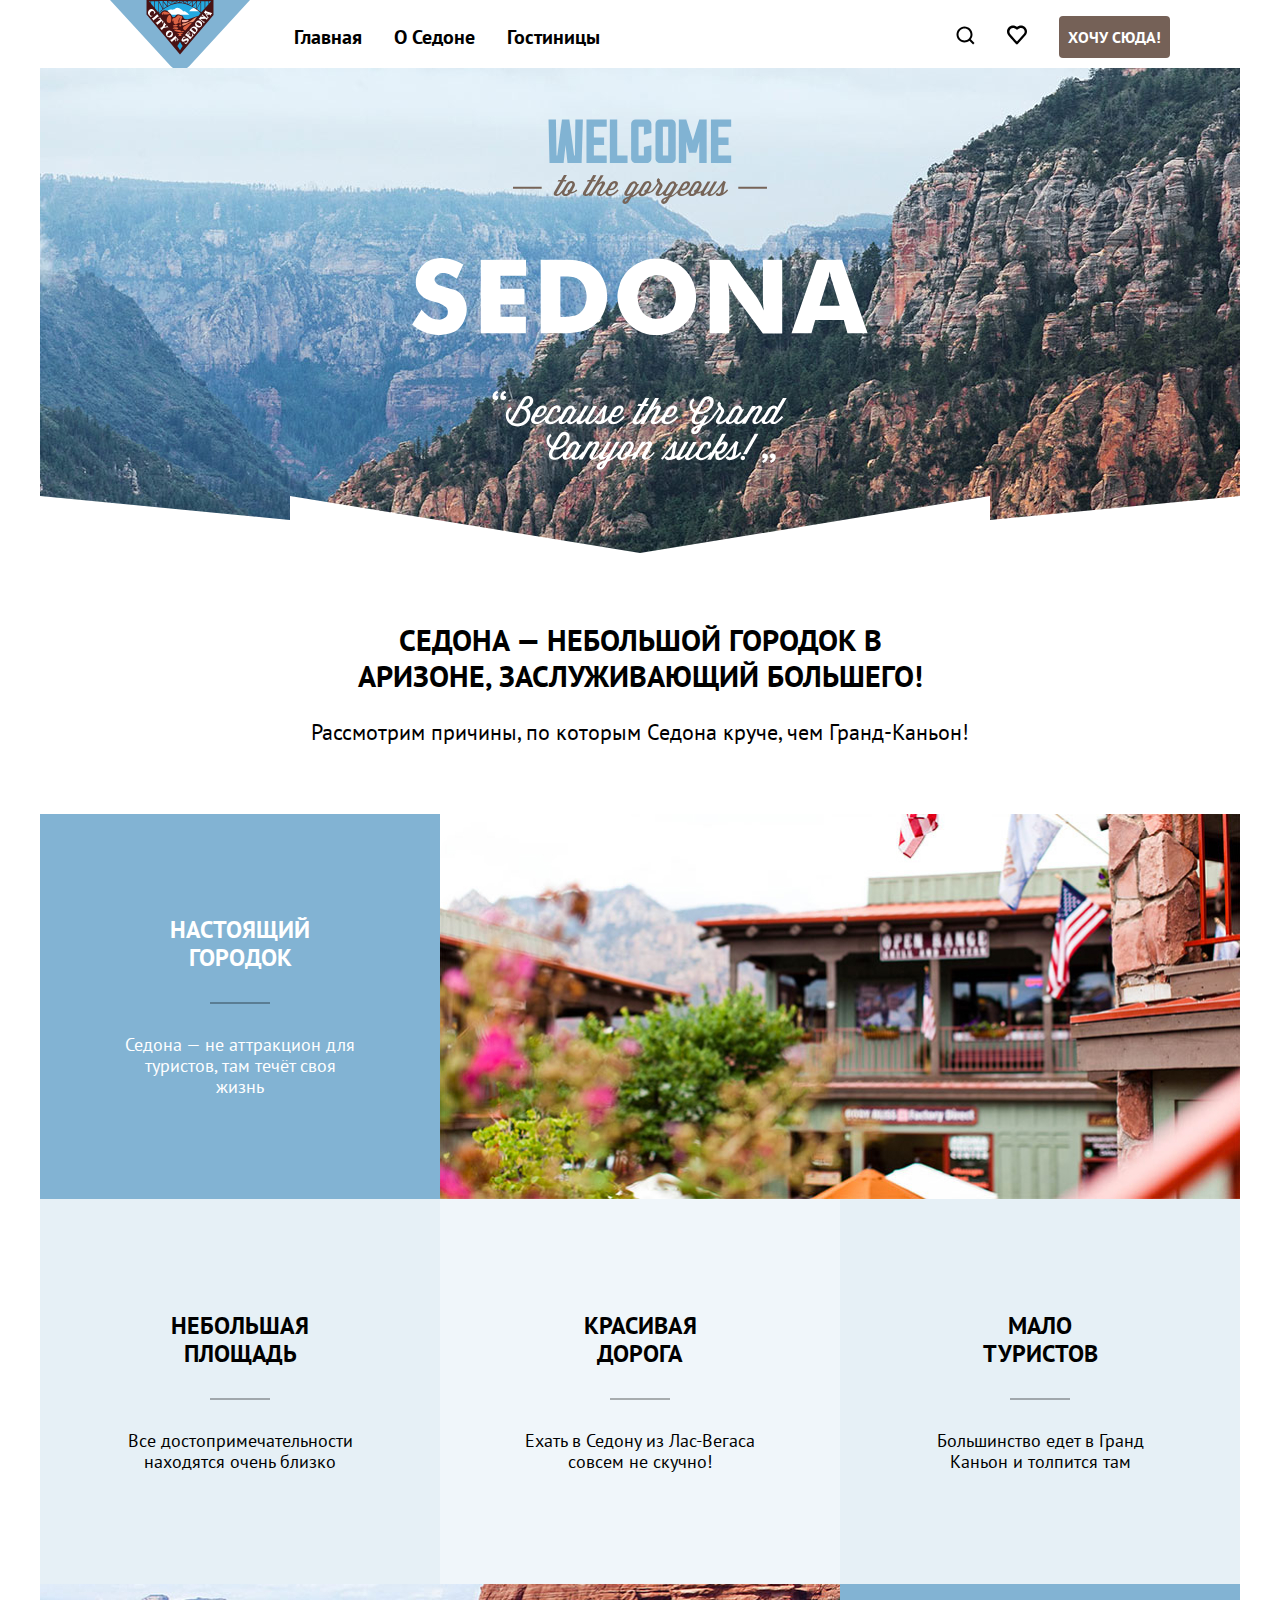
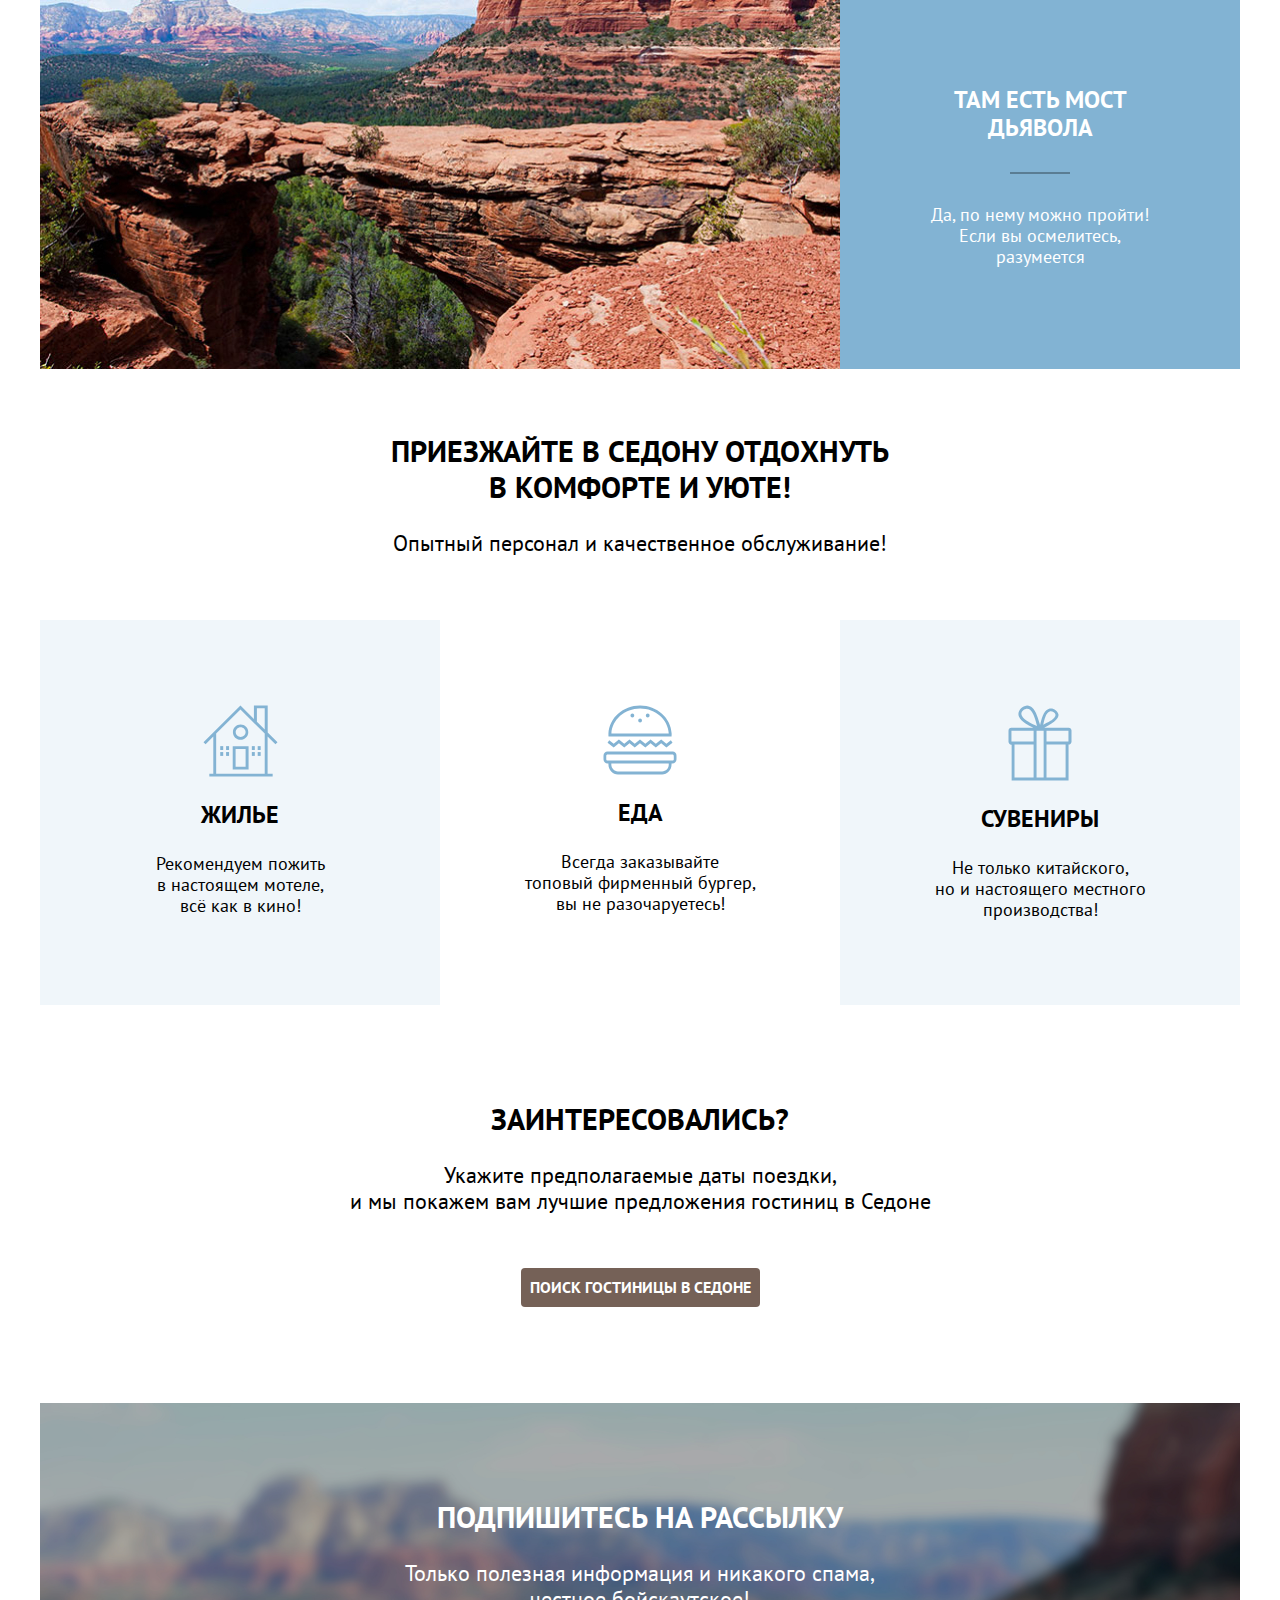
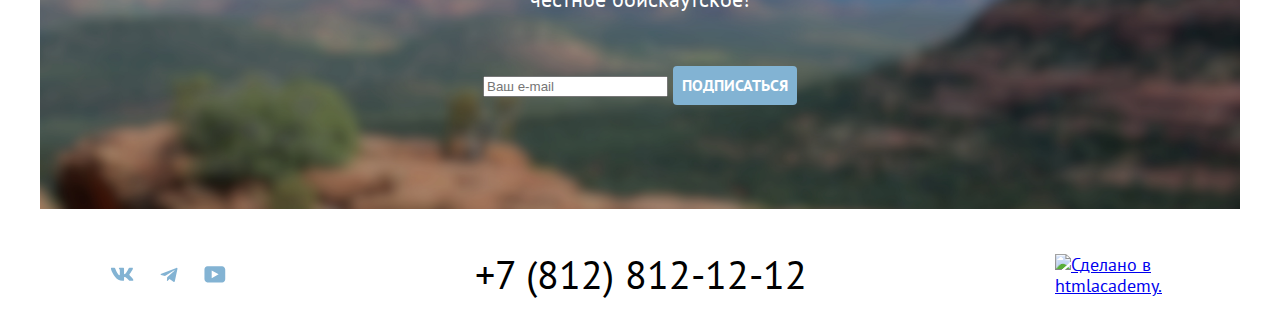
==== index.html @ bb568f94 "Merge pull request #7 from Xenia-Ale/master" ====
<!DOCTYPE html>
<html lang="ru">

  <head>
    <meta charset="utf-8">
    <title>Седона: главная страница</title>
    <link rel="stylesheet" href="styles/styles.css">
    <!-- <link rel="stylesheet" href="styles/outline.css"> -->
  </head>

  <body>
    <header class="page-header">
      <nav class="navigation">
        <a class="logo" href="#">
          <img src="image/index/svg/logo-sedona.svg" width="140" height="70.05" alt="Логотип Седона.">
        </a>
        <ul class="navigation-list">
          <li class="navigation-item">
            <a class="navigation-link navigation-link-current" href="#">Главная</a>
          </li>
          <li class="navigation-item">
            <a class="navigation-link" href="#">О Седоне</a>
          </li>
          <li class="navigation-item">
            <a class="navigation-link" href="catalog.html">Гостиницы</a>
          </li>
        </ul>
        <ul class="navigation-user">
          <li class="navigation-item">
            <a class="navigation-link" href="#"><img class="navigation-icon" src="image/index/svg/icon-search.svg"
                width="20" height="20" alt="Найти на сайте.">

            </a>
          </li>
          <li class="navigation-item">
            <a class="navigation-link" href="#"><img class="navigation-icon" src="image/index/svg/icon-favorites.svg"
                width="20" height="20" alt="Избранное."></a>
          </li>
          <li class="navigation-item">
            <!--Сделаю кнопку-->
            <a class="navigation-link button" href="catalog.html">Хочу сюда!</a>
          </li>
        </ul>
      </nav>
    </header>
    <main class="main-container main-index">

      <section class="hero">
        <h1 class="visually-hidden">Welcome to the gorgeous Sedona</h1>
        <img class="main-title welcome" src="image/index/svg/title-image-welcome.svg" width="187.7" height="44.7"
          alt="Welcome.">
        <img class="main-title gorgeous" src="image/index/svg/title-image-gorgeous.svg" width="256" height="28.78"
          alt="to the gorgeous.">
        <img class="main-title sedona" src="image/index/svg/title-image-sedona.svg" width="456.7" height="212.77"
          alt="Sedona.">
      </section>


      <section class="advantages">
        <div class="title-container title-container-advantages">
          <h2 class="title">Седона — небольшой городок в Аризоне, заслуживающий большего!</h2>
          <p class="descriptions">Рассмотрим причины, по которым Седона круче, чем Гранд-Каньон!</p>
        </div>



        <ul class="advantages-list">
          <li class="advantages-item">
            <h3 class="advantages-title">Настоящий городок</h3>
            <hr class="advantages-line">
            <p class="advantages-description">Седона — не аттракцион для туристов, там течёт своя жизнь</p>
          </li>
          <li class="advantages-item-picture">
            <img class="advantages-image" src="image/index/jpeg/advantages-photo-1.jpg" width="800" height="385"
              alt="Городской пейзаж.">
          </li>
          <li class="advantages-item">
            <h3 class="advantages-title">Небольшая площадь</h3>
            <hr class="advantages-line">
            <p class="advantages-description">Все достопримечательности находятся очень близко</p>
          </li>
          <li class="advantages-item">
            <h3 class="advantages-title">Красивая<br>дорога</h3>
            <hr class="advantages-line">
            <p class="advantages-description">Ехать в Седону из Лас-Вегаса совсем не скучно!</p>
          </li>
          <li class="advantages-item">
            <h3 class="advantages-title">Мало<br>туристов</h3>
            <hr class="advantages-line">
            <p class="advantages-description">Большинство едет в Гранд Каньон и толпится там</p>
          </li>
          <li class="advantages-item-picture">
            <img class="advantages-image" src="image/index/jpeg/advantages-photo-2.jpg" width="800" height="385"
              alt="Фото каньона.">
          </li>
          <li class="advantages-item">
            <h3 class="advantages-title">Там есть мост дьявола</h3>
            <hr class="advantages-line">
            <p class="advantages-description">Да, по нему можно пройти! Если вы осмелитесь, разумеется</p>
          </li>
        </ul>
      </section>
      <section class="services">
        <div class="title-container title-container-services">
          <h2 class="title">Приезжайте в Седону отдохнуть в&nbsp;комфорте и уюте!</h2>
          <p class="descriptions">Опытный персонал и качественное обслуживание!</p>
        </div>
        <ul class="services-list">
          <li class="services-item">
            <h3 class="services-title">Жилье</h3>
            <img class="services-image" src="image/index/svg/icon-service-housing.svg" width="75" height="72"
              alt="Жилье.">
            <p class="services-description">Рекомендуем пожить в&nbsp;настоящем мотеле,<br>всё как в кино!</p>
          </li>
          <li class="services-item">
            <h3 class="services-title">Еда</h3>
            <img class="services-image" src="image/index/svg/icon-service-food.svg" width="74" height="70" alt="Еда.">
            <p class="services-description">Всегда заказывайте топовый&nbsp;фирменный&nbsp;бургер, вы не разочаруетесь!
            </p>
          </li>
          <li class="services-item">
            <h3 class="services-title">Сувениры</h3>
            <img class="services-image" src="image/index/svg/icon-service-souvenirs.svg" width="64" height="76"
              alt="Сувениры.">
            <p class="services-description">Не только китайского,<br>но и настоящего местного производства!</p>
          </li>
        </ul>
      </section>


      <section class="selection">
        <div class="title-container-with-button">
          <h2 class="title">Заинтересовались?</h2>
          <p class="descriptions-container-with-button">Укажите предполагаемые даты поездки,<br>и мы покажем
            вам лучшие предложения гостиниц в Седоне</p>
          <a class="selection button" href="#">Поиск гостиницы в Седоне</a>
        </div>
      </section>


      <section class="subscription">
        <div class="title-container-with-button title-container-with-button-subsribe">
          <h2 class="title">Подпишитесь на рассылку</h2>
          <p class="descriptions-container-with-button">Только полезная информация и никакого спама,
            честное&nbspбойскаутское!</p>
          <form class="subscription-form" action="https://echo.htmlacademy.ru/" method="post">
            <input class="field" placeholder="Ваш e-mail" type="email" id="subscription-mail" name="subscription-email"
              required>
            <button class="button button-additional subscription-button" type="submit">
              <span>Подписаться</span>
            </button>
          </form>
        </div>
      </section>


      </div>
    </main>
    <footer>
      <div class="footer-container">
        <section class="footer-social">
          <ul class="social-list">
            <li class="social-list-item">
              <a href="https://vk.com/htmlacademy"><img class="social-icon" src="image/index/svg/social-logo-vk.svg"
                  width="24" height="14" alt="VK."></a>
            </li>
            <li class="social-list-item">
              <a href="https://t.me/htmlacademy "><img class="social-icon" src="image/index/svg/social-logo-tg.svg"
                  width="18" height="15.1" alt="Telegram."></a>
            </li>
            <li class="social-list-item">
              <a href="https://www.youtube.com/user/htmlacademyru"><img class="social-icon"
                  src="image/index/svg/social-logo-youtube.svg" width="22" height="17" alt="Youtube."></a>
            </li>
          </ul>
        </section>
        <section class="footer-contacts">
          <a class="contact-phone" href="tel:+7(812)8121212">+7 (812) 812-12-12</a>
        </section>
        <section class="footer-made-by">
          <a class="logo" href="https://htmlacademy.ru/">
            <img src="image/index/svg/logo-html-academy.svg" width="114.9" height="32.9" alt="Сделано в htmlacademy.">
          </a>
        </section>
      </div>
    </footer>
  </body>

</html>
---- styles/styles.css ----
@font-face {
  font-family: "PT Sans";
  font-style: normal;
  font-weight: 400;
  src: url("../fonts/ptsans-400.woff2") format("woff2");
  display: swap;
}

@font-face {
  font-family: "PT Sans";
  font-style: normal;
  font-weight: 700;
  src: url("../fonts/ptsans-700.woff2") format("woff2");
  display: swap;
}

html {
  height: 100%;
}

body {
  margin: 0;
  display: flex;
  flex-direction: column;
  align-items: center;
  max-width: 1060x;
  margin: 0 auto;
  min-height: 100%;
  font-family: "PT Sans", sans-serif;
  font-size: 18px;
  line-height: 21px;
  color: #000000;
  background-color: #FFFFFF;
}

.page-header {
  width: 1200px;
  margin: 0 auto;
  padding: 0 70px;
  box-sizing: border-box;
  margin-bottom: -6px;

}

.navigation {
  display: flex;
  text-align: center;
  margin: 0;
  justify-content: space-between;

}

.logo {
  margin-right: 44px;
}

.navigation-link {
  font-weight: 700;
  font-size: 20px;
  line-height: 24px;
  color: inherit;
  text-decoration: none;
}

.navigation-list {
  list-style: none;
  margin: 0;
  padding: 0;
  width: 510px;
  padding: 20px 0;
  display: flex;
  flex-direction: row;
  flex-wrap: wrap;
  justify-content: flex-start;
  align-items: center;
}

.navigation-user {
  list-style: none;
  margin: 0;
  padding: 0;
  width: 300px;
  margin-left: auto;
  display: flex;
  flex-direction: row;
  flex-wrap: wrap;
  justify-content: flex-end;
  align-items: center;

}

.navigation-item {
  display: block;
  padding: 0;
  margin: 0;
  margin-right: 32px;

}

.navigation-item:last-child {
  margin: 0;
}

.main-index {
  text-align: center;
}

.main-container {
  width: 1200px;
  flex-grow: 1;
  height: 100%;
}

.main-catalog {
  text-align: left;
  width: 1200px;
  flex-grow: 1;
  height: 100%;
}

.page-container {
  margin: 0 auto;
  padding: 0 70px;
  box-sizing: border-box;

}

.hero {
  color: #000000;
  background-color: #82B3D3;
  background-image: url("../image/index/svg/hero-border.svg"), url("../image/index/jpeg/hero-main-foto.jpg");
  background-size: 100% auto;
  background-repeat: no-repeat;
  background-position: bottom;
  padding-top: 51px;
  min-height: 485px;
  box-sizing: border-box;

}

.main-title {
  display: block;
  margin: 0 auto;
}

.welcome {
  margin-bottom: 11px;
}

.gorgeous {
  margin-bottom: 54px;
}

.sedona {
  margin-bottom: 82px;
}


.small-button {
  font-size: 16px;
  line-height: 20px;
}

.big-button {
  font-size: 20px;
  line-height: 36px;
}

.title-container {
  display: flex;
  flex-direction: column;
  align-items: center;
  margin: 0 auto;
  box-sizing: border-box;
}

.title-container-advantages {
  padding: 69px 85px;
}

.title-container-services {
  padding: 64px 85px;
}

.title-container-with-button {
  display: flex;
  flex-direction: column;
  align-items: center;
  margin: 0 auto;
  padding: 96px 0;
  box-sizing: border-box;
}

.title-container-with-button-subsribe {
  padding-bottom: 104px;
}

.title-container-with-button-catalog {
  background-color: #FFFFFF;
  color: #000000;
  text-align: center;
}

.title {
  width: 620px;
  font-weight: 700;
  font-size: 30px;
  line-height: 36px;
  text-transform: uppercase;
  margin: 0;
  padding: 0;
  margin-bottom: 25px;
}

.descriptions {
  font-size: 22px;
  line-height: 26px;
  padding: 0;
  margin: 0;

}

/* advantage */

.advantages-list {
  width: 1200px;
  margin: 0;
  padding: 0;
  list-style: none;
  display: flex;
  flex-wrap: wrap;
  justify-content: start;
}

.advantages-image {
  display: block;
}

.advantages-title {
  font-size: 24px;
  line-height: 28px;
  text-transform: uppercase;
  margin: 0;
}

.advantages-item {
  max-width: 400px;
  min-height: 385px;
  margin: 0;
  padding: 102px 85px;
  box-sizing: border-box;
  display: flex;
  flex-direction: column;
  align-items: center;
  justify-content: center;

  gap: 30px;
  background: rgba(131, 179, 211, 0.2);
}


.advantages-item:nth-child(2n) {
  background: rgba(131, 179, 211, 0.12)
}

.advantages-item:first-child {
  color: #FFFFFF;
  background: #82B3D3;
}

.advantages-item:last-child {
  color: #FFFFFF;
  background: #82B3D3;
}

.advantages-line {
  width: 60px;
  height: 2px;
  border: none;
  background: rgba(0, 0, 0, 0.3);
  margin: 0 auto;
}

.advantages-item-edge .advantages-line {
  background: rgba(255, 255, 255, 0.3);
}

.advantages-line:first-child {
  width: 60px;
  height: 2px;
  border: none;
  background: rgba(255, 255, 255, 0.3);
  margin: 0 auto;
}

.advantages-line:last-child {
  width: 60px;
  height: 2px;
  border: none;
  background: rgba(255, 255, 255, 0.3);
  margin: 0 auto;
}


.advantages-item-picture {
  display: block;
  margin: auto;
  padding: 0;
  width: 800px;
  box-sizing: border-box;
}

.advantages-description {
  margin: 0;
}

/* services */

.services-list {
  list-style: none;
  margin: 0;
  padding: 0;
  display: flex;
  justify-content: space-between;
  flex-wrap: wrap;
}

.services-item {
  display: flex;
  flex-direction: column;
  align-items: center;
  width: 400px;
  background-color: rgba(131, 179, 211, 0.12);
  padding: 85px 81px;
  box-sizing: border-box;
}

.services-item:nth-child(2n) {
  background-color: #FFFFFF;
}

.services-title {
  font-weight: 700;
  font-size: 24px;
  line-height: 28px;
  text-transform: uppercase;
}

.services-image {
  order: -1;
}

.services-description {
  margin: 0;
  padding: 0;
}

/* selection */

.descriptions-container-with-button {
  font-size: 22px;
  line-height: 26px;
  padding: 0;
  margin: 0;
  display: block;
  width: 600px;
  margin-bottom: 54px;
}

/*subscription  */

.subscription {
  color: #FFFFFF;
  background-color: #82B3D3;
  background-image: url("../image/index/jpeg/subscribe-background.jpg");
  background-size: 100% auto;
  background-repeat: no-repeat;
}

.subscription-description {
  display: block;
  width: 592px;
  margin: 0 auto;
  padding: 0;
  margin-bottom: 54px;
}

/* catalog */

.catalog-hotels {
  color: #FFFFFF;
  background-color: #82B3D3;
  background-image: url("../image/catalog/jpeg/catalog-background.jpg");
  background-size: 100% 1200px;
  background-repeat: no-repeat;
  padding: 35px 70px 70px 70px;
  box-sizing: border-box;
}

.inner-header {
  font-weight: 700;
  font-size: 60px;
  line-height: 78px;
  margin: 0;
  margin-bottom: 8px;
}

/* breadcrumbs-list */

.breadcrumbs-list {
  display: flex;
  flex-wrap: wrap;
  list-style: none;
  margin: 0;
  padding: 0;
  font-size: 16px;
  line-height: 21px;
  margin-bottom: 40px;
}

.breadcrumbs-item {
  margin-right: 11px;
}

/* catalog-filter */
.results {
  margin: 0 auto;
  padding: 60px 70px;
  box-sizing: border-box;
  display: flex;
  flex-direction: column;
  justify-content: flex-start;
  gap: 40px;
}

.catalog-filter-title {
  font-weight: 700;
  font-size: 20px;
  line-height: 24px;
  margin-bottom: 32px;
}

.catalog-filter {
  display: flex;
  flex-direction: row;
}

.catalog-filter-list {
  margin: 0;
  padding: 0;
  list-style: none;
  font-size: 18px;
  line-height: 23px;
}

.catalog-filter-group {
  width: 150px;
  padding: 0;
  margin: 0;
  margin-right: 70px;

}

.catalog-filter-group:nth-child(2) {
  margin-right: auto;
}

.price-filter-group {
  display: grid;
  grid-template-columns: 143px 143px;
  grid-template-rows: 48px 20px;
  gap: 36px 2px;
}

.price-filter {
  margin: 0;
  padding: 0;
  display: flex;
  flex-direction: column;
}

.price-filter-slider {
  grid-column: 1/-1;
}

.catalog-filter-buttons {
  margin: 0;
  padding: 0;
  min-width: 191px;
  display: flex;
  flex-direction: column;
  justify-content: end;
  gap: 32px;
}

.catalog-filter-button {
  margin: 0;
  padding: 0;
  display: block;
  box-sizing: border-box;
}

.catalog-top-row {
  display: flex;
  flex-wrap: wrap;
  justify-content: flex-end;
  margin: 0;
  padding: 0;
  gap: 70px;
}

.title-top-row {
  width: 350px;
  margin: 0;
  margin-right: auto;
}

.catalog-top-buttons {
  margin: 0;
  padding: 0;
  width: 160px;
  height: 48px;
  display: flex;
  flex-wrap: wrap;
  justify-content: space-between;
  gap: 8px;
}


.view-button {
  margin: 0;
  padding: 12px 14px;
  width: 48px;
  height: 48px;
  border: 2px solid #E5E5E5;
  border-radius: 4px;
  box-sizing: border-box;
}

.view-button:last-child {
  margin-right: 0;
}

.active-view-button {
  border: 2px solid #000000;
}

.catalog-search-results {
  display: grid;
}



.hotel-card-list {
  list-style: none;
  margin: 0;
  padding: 0;
  display: grid;
  grid-template-columns: 340px 340px 340px;
  gap: 20px;
}

.hotel-card-item {
  display: flex;
  padding: 20px;
  flex-direction: column;
  flex-wrap: wrap;
  width: 340px;
  border: 1px solid #E6E6E6;
  border-radius: 4px;
  box-sizing: border-box;
  gap: 16px;
}

.hotel-card-description {
  display: grid;
  grid-template-columns: 140px 140px;
  gap: 16px 20px;
}

.hotel-card-link {

  font-weight: 700;
  font-size: 24px;
  line-height: 28px;
  color: inherit;
  text-decoration: none;
  grid-column: 1/3;
}

.hotel-card-title {
  margin: 0;
  padding: 0;
}

.hotel-price {
  text-align: end;
}

.catalog-line {
  width: 1060px;
  height: 1px;
  border: none;
  background: #E6E6E6;
  margin: 0;
}

/* pagination-list */

.pagination-list {
  list-style: none;
  margin: 0;
  padding: 0;
  display: flex;
  flex-wrap: wrap;
  justify-content: flex-start;
}

.pagination-item {
  display: block;
  width: 60px;
  height: 60px;
  background: #82B3D3;
  border-radius: 4px;
  margin-right: 8px;
  text-align: center;
  line-height: 60px;

}

.pagination-item:last-child {
  margin-right: 0;
}

.pagination-link {
  font-weight: 700;
  font-size: 20px;
  line-height: 36px;
  color: #FFFFFF;
  text-decoration: none;
}

.pagination-item-current {
  background: #F2F2F2;
}

.pagination-link-current {
  color: black;
}

.pagination-disabled {
  background: #ffffff;
}


.visually-hidden {
  position: absolute;
  width: 1px;
  height: 1px;
  margin: -1px;
  border: 0;
  padding: 0;
  white-space: nowrap;
  clip-path: inset(100%);
  clip: rect(0 0 0 0);
  overflow: hidden;
}


.star-1 {
  height: 17px;
  background-color: #FFFFFF;
  background-image: url("../image/catalog/svg/icon-star.svg");
  background-position: 0 0;
  background-repeat: no-repeat;
  align-self: center;
}

.star-2 {
  height: 17px;
  background-color: #FFFFFF;
  background-image: url("../image/catalog/svg/icon-star.svg"), url("../image/catalog/svg/icon-star.svg");
  background-position: 0 0, 21px 0;
  background-repeat: no-repeat;
  align-self: center;
}

.star-3 {
  height: 17px;
  background-color: #FFFFFF;
  background-image: url("../image/catalog/svg/icon-star.svg"), url("../image/catalog/svg/icon-star.svg"), url("../image/catalog/svg/icon-star.svg");
  background-repeat: no-repeat;
  background-position: 0 0, 21px 0, 42px 0;
  align-self: center;
}

.star-4 {
  height: 17px;
  background-color: #FFFFFF;
  background-image: url("../image/catalog/svg/icon-star.svg"), url("../image/catalog/svg/icon-star.svg"), url("../image/catalog/svg/icon-star.svg"), url("../image/catalog/svg/icon-star.svg");
  background-position: 0 0, 21px 0, 42px 0, 63px 0;
  background-repeat: no-repeat;
  align-self: center;

}

.star-5 {
  height: 17px;
  background-color: #FFFFFF;
  background-image: url("../image/catalog/svg/icon-star.svg"), url("../image/catalog/svg/icon-star.svg"), url("../image/catalog/svg/icon-star.svg"), url("../image/catalog/svg/icon-star.svg"), url("../image/catalog/svg/icon-star.svg");
  background-repeat: no-repeat;
  background-position: 0 0, 21px 0, 42px 0, 63px 0, 84px 0;
  align-self: center;
}

.footer-container {
  width: 1200px;
  margin: 0 auto;
  padding: 45px 70px 35px 70px;
  box-sizing: border-box;
  display: flex;
  flex-direction: row;
  justify-content: space-between;
}

.footer-social {
  margin: 0;
  padding: 0;
  box-sizing: border-box;
}

.social-list {
  height: 40px;
  margin: 0;
  padding: 0;
  list-style: none;
  display: flex;
  flex-direction: row;
  align-content: flex-start;
  align-items: center;
  justify-content: space-around;
  max-width: 160px;
}


.social-icon {
  display: block;
  margin: 0;
  padding: 0;

}



.social-list-item {
  display: block;
  margin: 0;
  padding: 0;
  margin-right: 26px;
}

.social-list-item:last-child {
  margin-right: 0;
}

.footer-contacts {
  width: 340px;
  height: 40px;
  margin: 0;
  padding: 0;
  text-align: center;
}

.contact-phone {
  margin: auto 0;
  padding: 0;
  font-size: 40px;
  line-height: 40px;
  color: inherit;
  text-decoration: none;

}

.footer-made-by {
  width: 115px;
}

button {
  padding: 0;
  border: none;
  font: inherit;
  color: inherit;
  background-color: transparent;
  cursor: pointer;
  outline: none;
}

.button {
  display: inline-block;
  text-align: center;
  text-decoration: none;
  border: solid 1px transparent;
  border-radius: 4px;
  padding: 8px;
  background: #756157;
  color: #ffffff;
  font-weight: 700;
  font-size: 16px;
  text-align: center;
  text-transform: uppercase;
}

.button-additional {
  background: #82B3D3;
}

.button-rating {
  background: #F2F2F2;
  font-weight: 400;
  font-size: 16px;
  color: black;
}
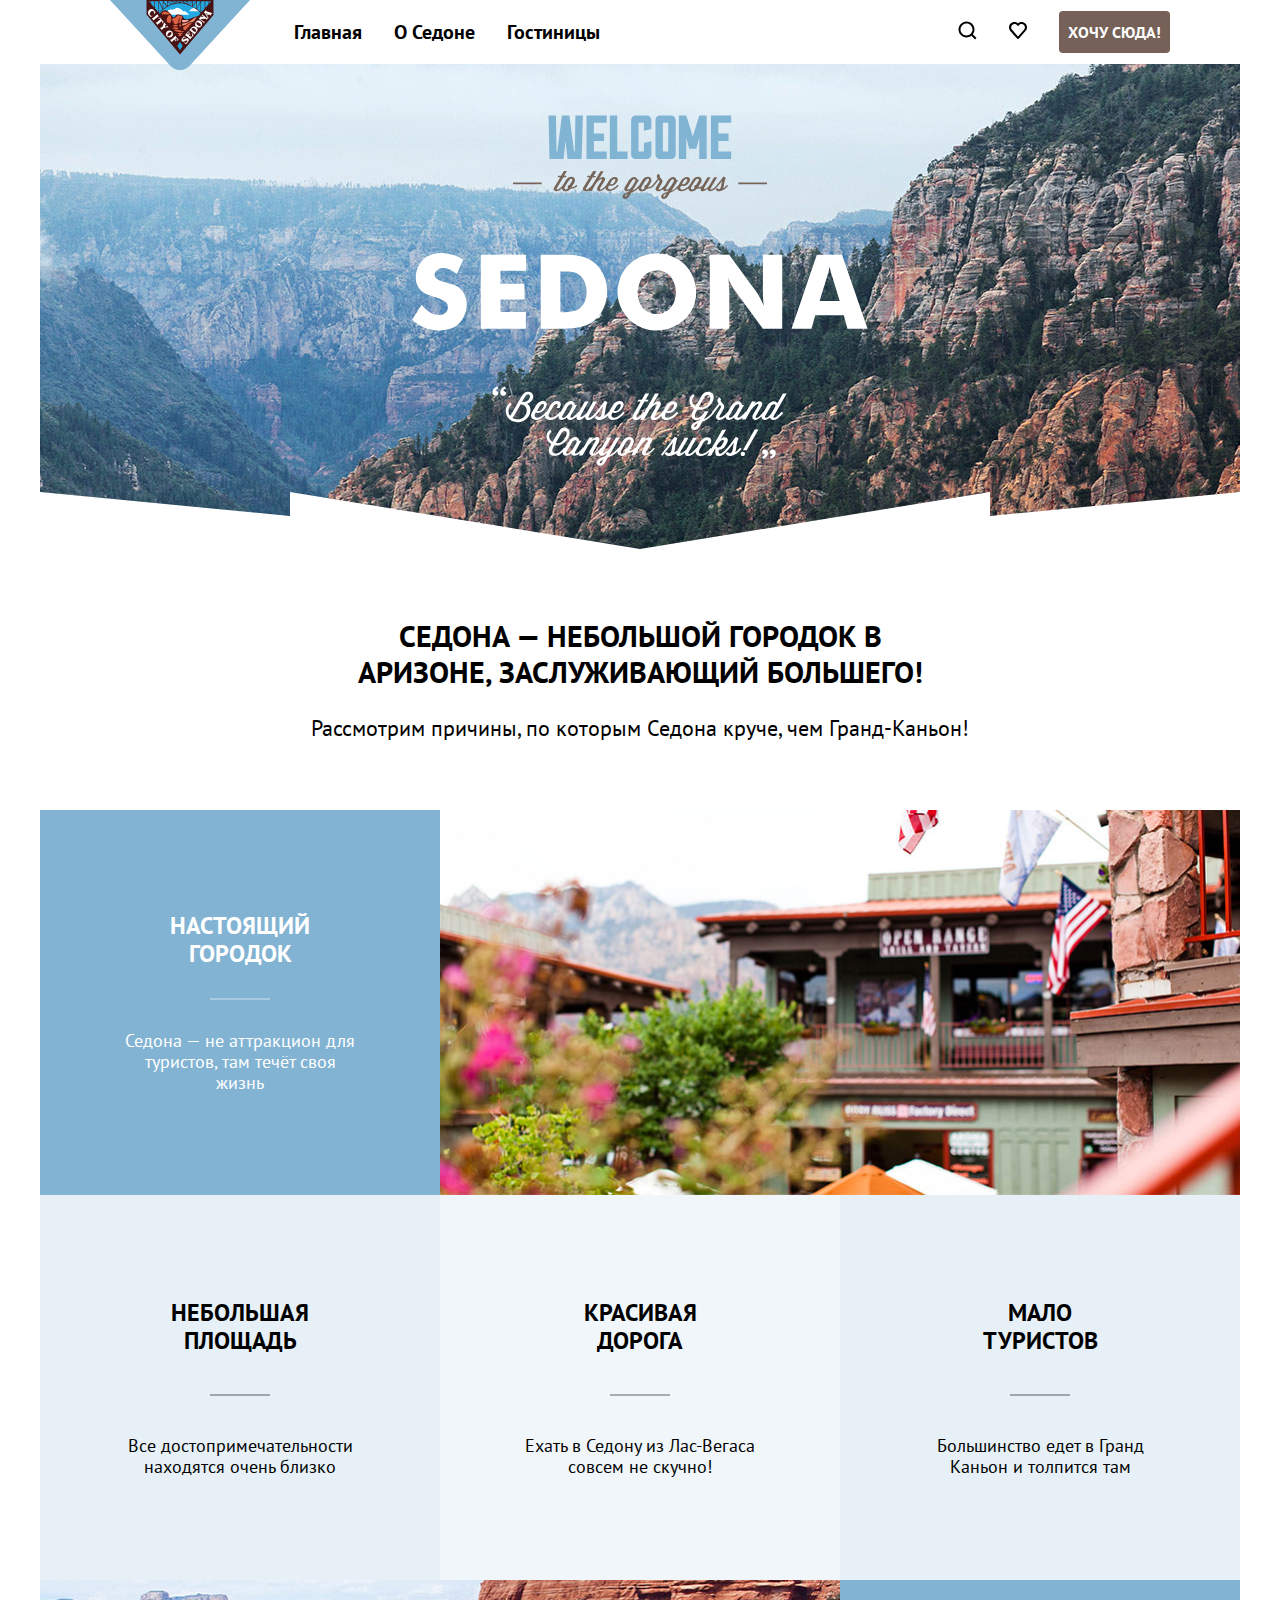
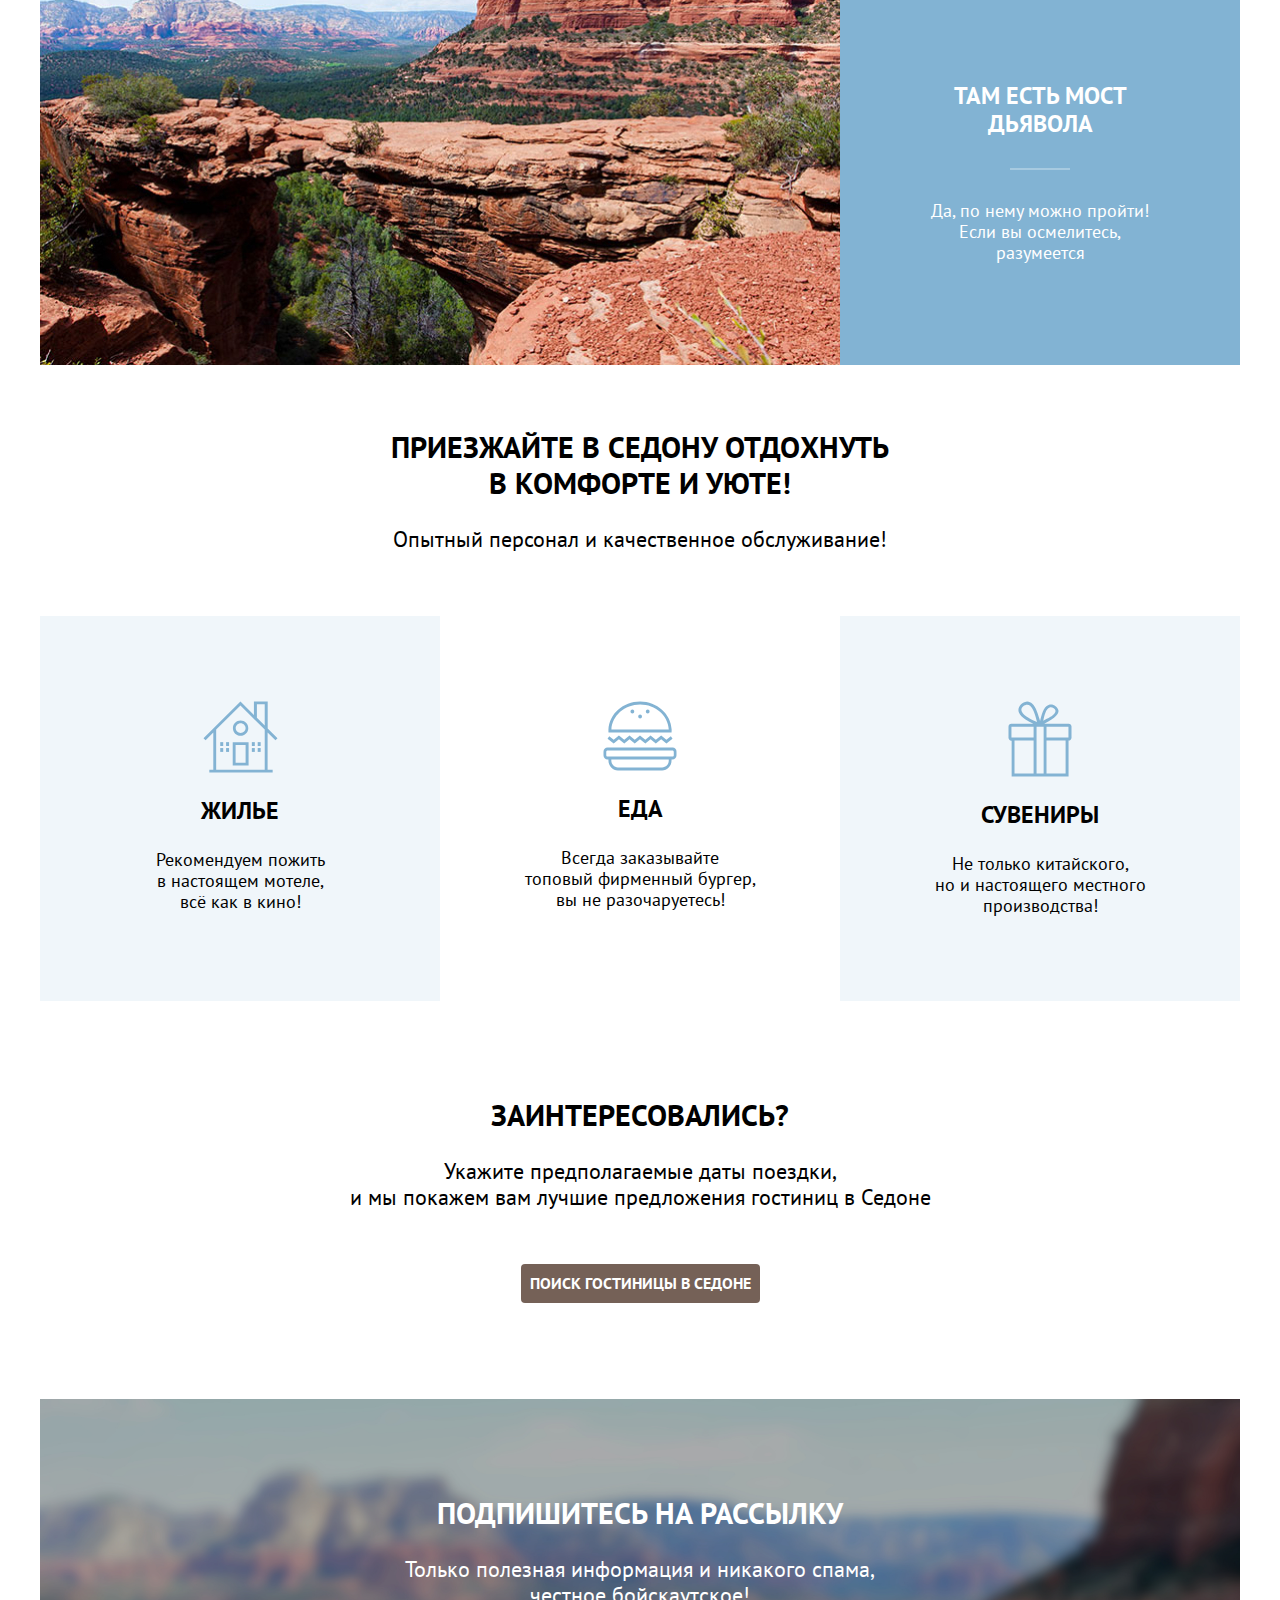
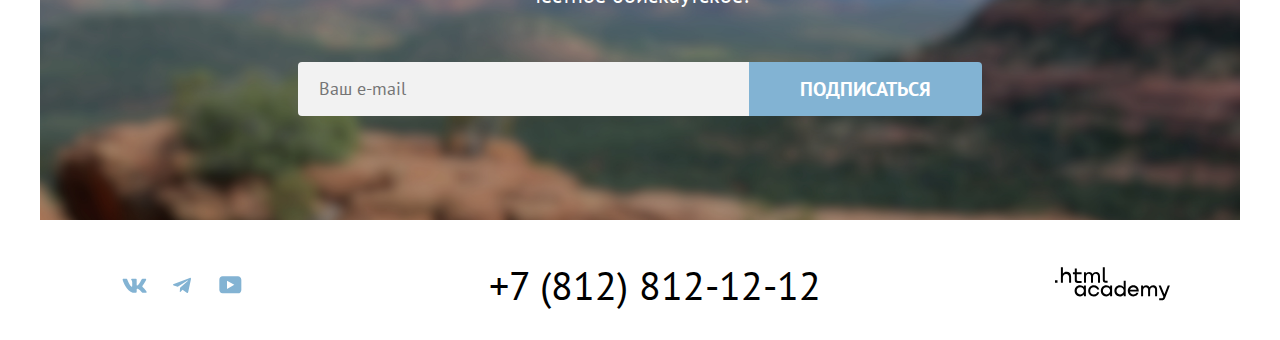
==== commit 8ac336c7: "Merge pull request #8 from Xenia-Ale/master" ====
--- a/index.html
+++ b/index.html
@@ -26,19 +26,35 @@
           </li>
         </ul>
         <ul class="navigation-user">
-          <li class="navigation-item">
-            <a class="navigation-link" href="#"><img class="navigation-icon" src="image/index/svg/icon-search.svg"
-                width="20" height="20" alt="Найти на сайте.">
-
+          <li class="navigation-item navigation-icon-item">
+            <a class="navigation-link" href="#">
+              <svg class="navigation-icon" aria-hidden="true" focusable="false" width="20" height="20"
+                viewBox="0 0 20 20" fill="none" xmlns="http://www.w3.org/2000/svg">
+                <path
+                  d="M19.5 18.0083L15.8 14.3287C16.8 13.0359 17.5 11.3453 17.5 9.4558C17.5 5.08011 13.9 1.5 9.5 1.5C5.1 1.5 1.5 5.17956 1.5 9.55525C1.5 13.9309 5.1 17.511 9.5 17.511C11.3 17.511 13 16.9144 14.4 15.8204L18.1 19.5L19.5 18.0083ZM9.5 15.5221C6.2 15.5221 3.5 12.837 3.5 9.55525C3.5 6.27348 6.2 3.5884 9.5 3.5884C12.8 3.5884 15.5 6.27348 15.5 9.55525C15.5 12.837 12.8 15.5221 9.5 15.5221Z"
+                  fill="black" />
+              </svg>
+              <span class="visually-hidden">Найти на сайте.</span>
             </a>
           </li>
-          <li class="navigation-item">
-            <a class="navigation-link" href="#"><img class="navigation-icon" src="image/index/svg/icon-favorites.svg"
-                width="20" height="20" alt="Избранное."></a>
-          </li>
-          <li class="navigation-item">
+          <li class="navigation-item navigation-icon-item">
+            <a class="navigation-link" href="#">
+              <svg class="navigation-icon" aria-hidden="true" focusable="false" width="18" height="17"
+                viewBox="0 0 18 17" fill="none" xmlns="http://www.w3.org/2000/svg">
+                <path
+                  d="M8.9 17C8.6 17 8.3 16.9 8.1 16.6C2.7 10.5 1.4 9.1 1.1 8.7C0.4 7.8 0 6.6 0 5.4C0 2.4 2.4 0 5.5 0C6.8 0 8 0.5 9 1.3C10 0.5 11.3 0 12.5 0C15.5 0 18 2.4 18 5.4C18 6.7 17.5 7.9 16.7 8.8L9.7 16.7C9.5 16.9 9.3 17 8.9 17ZM2.9 7.5C3.2 7.9 6.4 11.5 9 14.4L15.2 7.4C15.7 6.9 15.9 6.2 15.9 5.4C15.9 3.6 14.4 2.1 12.6 2.1C11.6 2.1 10.6 2.6 9.9 3.4C9.6 3.7 9.3 3.8 9 3.8C8.7 3.8 8.4 3.6 8.2 3.4C7.5 2.6 6.5 2.1 5.5 2.1C3.7 2.1 2.2 3.6 2.2 5.4C2.1 6.3 2.5 7 2.9 7.5C2.8 7.5 2.8 7.5 2.9 7.5Z"
+                  fill="black" />
+              </svg>
+              <span class="visually-hidden">Избранное.</span>
+            </a>
+            </div>
+          <li>
+            </svg>
+
+          </li>
+          <li class="navigation-item navigation-link">
             <!--Сделаю кнопку-->
-            <a class="navigation-link button" href="catalog.html">Хочу сюда!</a>
+            <a class="button" href="catalog.html">Хочу сюда!</a>
           </li>
         </ul>
       </nav>
@@ -67,7 +83,7 @@
         <ul class="advantages-list">
           <li class="advantages-item">
             <h3 class="advantages-title">Настоящий городок</h3>
-            <hr class="advantages-line">
+            <hr class="advantages-line-edge">
             <p class="advantages-description">Седона — не аттракцион для туристов, там течёт своя жизнь</p>
           </li>
           <li class="advantages-item-picture">
@@ -93,9 +109,9 @@
             <img class="advantages-image" src="image/index/jpeg/advantages-photo-2.jpg" width="800" height="385"
               alt="Фото каньона.">
           </li>
-          <li class="advantages-item">
+          <li class="advantages-item ">
             <h3 class="advantages-title">Там есть мост дьявола</h3>
-            <hr class="advantages-line">
+            <hr class="advantages-line-edge">
             <p class="advantages-description">Да, по нему можно пройти! Если вы осмелитесь, разумеется</p>
           </li>
         </ul>
@@ -144,9 +160,9 @@
           <p class="descriptions-container-with-button">Только полезная информация и никакого спама,
             честное&nbspбойскаутское!</p>
           <form class="subscription-form" action="https://echo.htmlacademy.ru/" method="post">
-            <input class="field" placeholder="Ваш e-mail" type="email" id="subscription-mail" name="subscription-email"
-              required>
-            <button class="button button-additional subscription-button" type="submit">
+            <input class="subscription-field" placeholder="Ваш e-mail" type="email" id="subscription-mail"
+              name="subscription-email" required>
+            <button class="subscription-button" type="submit">
               <span>Подписаться</span>
             </button>
           </form>
@@ -160,17 +176,51 @@
       <div class="footer-container">
         <section class="footer-social">
           <ul class="social-list">
-            <li class="social-list-item">
-              <a href="https://vk.com/htmlacademy"><img class="social-icon" src="image/index/svg/social-logo-vk.svg"
-                  width="24" height="14" alt="VK."></a>
+            <li class="social-list-item social-list-item-vk">
+              <a href="https://vk.com/htmlacademy">
+                <svg class="social-icon" aria-hidden="true" focusable="false" width="25" height="15" viewBox="0 0 25 15"
+                  fill="none" xmlns="http://www.w3.org/2000/svg">
+                  <path fill-rule="evenodd" clip-rule="evenodd" d=" M24.1164 1.80445C24.2824 1.25845 24.1164 0.856445 23.3214 0.856445H20.6964C20.0284 0.856445
+                    19.7204 1.20345 19.5534 1.58645C19.5534 1.58645 18.2184 4.78245 16.3274 6.85845C15.7154 7.46045
+                    15.4374 7.65145 15.1034 7.65145C14.9364 7.65145 14.6854 7.46045 14.6854 6.91345V1.80445C14.6854
+                    1.14845 14.5014 0.856445 13.9454 0.856445H9.81738C9.40038 0.856445 9.14938 1.16045 9.14938
+                    1.44945C9.14938 2.07045 10.0954 2.21445 10.1924 3.96245V7.76045C10.1924 8.59345 10.0394 8.74444
+                    9.70538 8.74444C8.81538 8.74444 6.65038 5.53345 5.36538 1.85945C5.11638 1.14445 4.86438 0.856445
+                    4.19338 0.856445H1.56638C0.816382 0.856445 0.666382 1.20345 0.666382 1.58645C0.666382 2.26845
+                    1.55638 5.65645 4.81138 10.1374C6.98138 13.1974 10.0364 14.8564 12.8194 14.8564C14.4884 14.8564
+                    14.6944 14.4884 14.6944 13.8534V11.5404C14.6944 10.8034 14.8524 10.6564 15.3814 10.6564C15.7714
+                    10.6564 16.4384 10.8484 17.9964 12.3234C19.7764 14.0724 20.0694 14.8564 21.0714
+                    14.8564H23.6964C24.4464 14.8564 24.8224 14.4884 24.6064 13.7604C24.3684 13.0364 23.5184 11.9854
+                    22.3914 10.7384C21.7794 10.0284 20.8614 9.26345 20.5824 8.88045C20.1934 8.38945 20.3044 8.17044
+                    20.5824 7.73345C20.5824 7.73345 23.7824 3.30745 24.1154 1.80445H24.1164Z" />
+                </svg>
+
+                <span class="visually-hidden">ВКонтакте</span>
+              </a>
             </li>
-            <li class="social-list-item">
-              <a href="https://t.me/htmlacademy "><img class="social-icon" src="image/index/svg/social-logo-tg.svg"
-                  width="18" height="15.1" alt="Telegram."></a>
+            <li class="social-list-item social-list-item-tg">
+              <a href="https://t.me/htmlacademy ">
+                <svg class="social-icon" aria-hidden="true" focusable="false" width="18" height="16" viewBox="0 0 18 16"
+                  fill="none" xmlns="http://www.w3.org/2000/svg">
+                  <path fill-rule="evenodd" clip-rule="evenodd"
+                    d="M16.785 0.955705L0.840489 7.1042C-0.247661 7.54126 -0.241365 8.14828 0.640845 8.41897L4.73445 9.69597L14.2058 3.72014C14.6537 3.44766 15.0629 3.59424 14.7265 3.89281L7.05283 10.8183H7.05103L7.05283 10.8192L6.77045 15.0387C7.18413 15.0387 7.36669 14.8489 7.59871 14.625L9.58705 12.6915L13.7229 15.7464C14.4855 16.1664 15.0332 15.9506 15.2229 15.0405L17.9379 2.2453C18.2158 1.13107 17.5126 0.626562 16.785 0.955705Z" />
+                </svg>
+
+                <span class="visually-hidden">Telegram.</span>
+              </a>
             </li>
-            <li class="social-list-item">
-              <a href="https://www.youtube.com/user/htmlacademyru"><img class="social-icon"
-                  src="image/index/svg/social-logo-youtube.svg" width="22" height="17" alt="Youtube."></a>
+
+
+            <li class="social-list-item social-list-item-yt">
+              <a href="https://www.youtube.com/user/htmlacademyru">
+                <svg class="social-icon" aria-hidden="true" focusable="false" width="23" height="18" viewBox="0 0 23 18"
+                  fill="none" xmlns="http://www.w3.org/2000/svg">
+                  <path fill-rule="evenodd" clip-rule="evenodd"
+                    d="M18.9402 0.356445H3.50738C1.64668 0.356445 0.333252 1.9502 0.333252 3.75645V13.8502C0.333252 15.7627 1.64668 17.3564 3.50738 17.3564H19.1591C20.8009 17.3564 22.3333 15.7627 22.3333 13.9564V3.75645C22.1143 1.9502 20.8009 0.356445 18.9402 0.356445ZM7.99494 12.8939V4.81894L15.3283 8.85645L7.99494 12.8939Z" />
+                </svg>
+
+                <span class="visually-hidden">youtube</span>
+              </a>
             </li>
           </ul>
         </section>
@@ -179,7 +229,12 @@
         </section>
         <section class="footer-made-by">
           <a class="logo" href="https://htmlacademy.ru/">
-            <img src="image/index/svg/logo-html-academy.svg" width="114.9" height="32.9" alt="Сделано в htmlacademy.">
+            <svg class="made-by-icon" aria-hidden="true" focusable="false" width="115" height="34" viewBox="0 0 115 34"
+              fill="none" xmlns="http://www.w3.org/2000/svg">
+              <path fill-rule="evenodd" clip-rule="evenodd"
+                d="M0 13.256v2.6h2.5v-2.6H0ZM11.6 4.856c-1.6 0-2.8.7-3.6 1.7h-.1v-6.2h-2v15.5h2v-5.3c0-2.1 1.3-3.6 3.3-3.6 1.8 0 2.9 1.4 2.9 3.2v5.7h2v-6.1c.1-3-1.8-4.9-4.5-4.9ZM26.6 5.156h-4.8v-3.7h-2v3.8h-1.9v2h1.9v6c0 1.7 1 2.7 2.7 2.7h4.1v-2h-3.7c-.7 0-1.1-.4-1.1-1.1v-5.7h4.8v-2ZM41.1 4.956c-1.6 0-2.9.8-3.5 2.1h-.1c-.6-1.2-1.8-2.1-3.4-2.1-1.4 0-2.5.8-3.1 1.8h-.1v-1.6H29v10.6h2v-5.4c0-2 1-3.5 2.6-3.5 1.5 0 2.4 1 2.4 2.6v6.3h2v-5.6c0-2.4 1.4-3.3 2.6-3.3 1.5 0 2.4 1 2.4 2.6v6.3h2v-6.5c.1-2.5-1.4-4.3-3.9-4.3ZM47.8 13.056c0 1.7 1 2.7 2.8 2.7h2v-2h-1.7c-.7 0-1.1-.4-1.1-1.1V.356h-2v12.7ZM28.9 20.056c-.9-1.1-2.2-1.8-3.9-1.8-3.1 0-5.4 2.3-5.4 5.6s2.3 5.6 5.4 5.6c1.8 0 3-.8 3.8-1.9h.1v1.6h2v-10.6h-2v1.5Zm-3.6 7.4c-2.2 0-3.6-1.6-3.6-3.6s1.4-3.6 3.6-3.6 3.6 1.6 3.6 3.6c0 1.9-1.4 3.6-3.6 3.6ZM44.2 22.356c-.5-2.4-2.6-4.1-5.4-4.1-3.4 0-5.6 2.5-5.6 5.6 0 3.1 2.2 5.6 5.6 5.6 2.8 0 4.9-1.8 5.4-4.2h-2.1c-.4 1.3-1.7 2.3-3.3 2.3-2.2 0-3.6-1.6-3.6-3.6s1.4-3.6 3.6-3.6c1.6 0 2.8 1 3.3 2.2h2.1v-.2ZM55.1 20.056c-.9-1.1-2.2-1.8-3.9-1.8-3.1 0-5.4 2.3-5.4 5.6s2.3 5.6 5.4 5.6c1.8 0 3-.8 3.8-1.9h.1v1.6h2v-10.6h-2v1.5Zm-3.6 7.4c-2.2 0-3.6-1.6-3.6-3.6s1.4-3.6 3.6-3.6 3.6 1.6 3.6 3.6c0 1.9-1.5 3.6-3.6 3.6ZM68.7 20.156c-.9-1.1-2.2-1.9-3.9-1.9-3.1 0-5.4 2.3-5.4 5.6s2.2 5.6 5.4 5.6c1.7 0 3-.8 3.8-1.8h.1v1.5h2v-15.4h-2v6.4Zm-3.6 7.3c-2.2 0-3.6-1.6-3.6-3.6s1.4-3.6 3.6-3.6 3.6 1.6 3.6 3.6c-.1 2-1.5 3.6-3.6 3.6ZM78.3 18.256c-3.3 0-5.5 2.5-5.5 5.6 0 3 2.1 5.6 5.5 5.6 2.5 0 4.5-1.3 5.2-3.6h-2.1c-.5 1-1.6 1.6-3 1.6-1.9 0-3.3-1.3-3.4-2.9h8.8c.2-3.6-2-6.3-5.5-6.3Zm0 1.9c1.7 0 3 1 3.3 2.6h-6.5c.3-1.5 1.5-2.6 3.2-2.6ZM98.2 18.256c-1.6 0-2.9.8-3.6 2h-.1c-.6-1.2-1.8-2-3.4-2-1.4 0-2.5.7-3.1 1.8v-1.5h-1.9v10.6h2v-5.4c0-2 1-3.4 2.6-3.5 1.5 0 2.4 1 2.4 2.6v6.3h2v-5.6c0-2.4 1.4-3.3 2.6-3.3 1.5 0 2.4 1 2.4 2.6v6.3h2v-6.5c.1-2.6-1.4-4.4-3.9-4.4ZM109.4 27.356l-3.6-8.9h-2.2l4.8 11.6c-.3.9-.7 1.2-1.7 1.2h-2.5v2h2.5c1.8 0 2.8-.8 3.5-2.6l4.7-12.2h-2.1l-3.4 8.9Z" />
+            </svg>
+            <span class="visually-hidden">Сделано в htmlacademy</span>
           </a>
         </section>
       </div>
--- a/styles/styles.css
+++ b/styles/styles.css
@@ -38,7 +38,7 @@
   margin: 0 auto;
   padding: 0 70px;
   box-sizing: border-box;
-  margin-bottom: -6px;
+  margin-bottom: 0;
 
 }
 
@@ -47,11 +47,14 @@
   text-align: center;
   margin: 0;
   justify-content: space-between;
+  height: 64px;
 
 }
 
 .logo {
+  position: relative;
   margin-right: 44px;
+
 }
 
 .navigation-link {
@@ -60,6 +63,7 @@
   line-height: 24px;
   color: inherit;
   text-decoration: none;
+  border-bottom: none;
 }
 
 .navigation-list {
@@ -67,6 +71,7 @@
   margin: 0;
   padding: 0;
   width: 510px;
+  height: 24px;
   padding: 20px 0;
   display: flex;
   flex-direction: row;
@@ -75,6 +80,13 @@
   align-items: center;
 }
 
+.navigation-list .navigation-link:hover {
+  text-decoration: none;
+  border-bottom: 2px solid #756257;
+  padding-bottom: 17px;
+}
+
+
 .navigation-user {
   list-style: none;
   margin: 0;
@@ -87,6 +99,19 @@
   justify-content: flex-end;
   align-items: center;
 
+}
+
+.navigation-icon-item {
+  position: relative
+}
+
+.navigation-icon {
+  top: 0;
+  right: 0;
+  bottom: 0;
+  left: 0;
+  margin: auto;
+  fill: black;
 }
 
 .navigation-item {
@@ -253,7 +278,6 @@
   flex-direction: column;
   align-items: center;
   justify-content: center;
-
   gap: 30px;
   background: rgba(131, 179, 211, 0.2);
 }
@@ -278,14 +302,18 @@
   height: 2px;
   border: none;
   background: rgba(0, 0, 0, 0.3);
-  margin: 0 auto;
-}
-
-.advantages-item-edge .advantages-line {
+
+}
+
+.advantages-line-edge {
+  width: 60px;
+  height: 2px;
+  border: none;
   background: rgba(255, 255, 255, 0.3);
-}
-
-.advantages-line:first-child {
+  margin: 0 auto;
+}
+
+/* .advantages-line:first-child {
   width: 60px;
   height: 2px;
   border: none;
@@ -299,7 +327,7 @@
   border: none;
   background: rgba(255, 255, 255, 0.3);
   margin: 0 auto;
-}
+} */
 
 
 .advantages-item-picture {
@@ -383,6 +411,58 @@
   margin: 0 auto;
   padding: 0;
   margin-bottom: 54px;
+}
+
+.subscription-form {
+  display: flex;
+  width: 684px;
+  margin: 0;
+  padding: 0;
+  justify-content: end;
+}
+
+.subscription-field {
+  display: block;
+  width: 100%;
+  box-sizing: border-box;
+  border: solid 1px transparent;
+  background-color: #F2F2F2;
+  border-top-left-radius: 4px;
+  border-bottom-left-radius: 4px;
+  font-size: 18px;
+  font-family: inherit;
+  font-weight: 400;
+  line-height: 24px;
+  padding: 12px 20px;
+}
+
+
+
+.subscription-button {
+  display: inline-block;
+  font-family: inherit;
+  text-align: center;
+  text-decoration: none;
+  border: solid 1px transparent;
+  border-radius: 4px;
+  padding: 8px 50px;
+  background: #82B3D3;
+  font-weight: 700;
+  font-size: 20px;
+  line-height: 36px;
+  color: #ffffff;
+  text-transform: uppercase;
+  border-top-left-radius: 0;
+  border-bottom-left-radius: 0;
+  position: relative;
+}
+
+.subscription-button:hover {
+  background: #68A2CA;
+}
+
+.subscription-button:focus {
+  background: #68A2CA;
 }
 
 /* catalog */
@@ -549,7 +629,18 @@
   display: grid;
 }
 
-
+.view-button:hover {
+  border: 2px solid #000000;
+}
+
+.view-button:focus {
+  /*Почему выбора состояния иконка остается подсвеченной голубым?*/
+  border: 2px solid #68A2CA;
+}
+
+.view-button:active {
+  border: 2px solid #000000;
+}
 
 .hotel-card-list {
   list-style: none;
@@ -595,6 +686,7 @@
 
 .hotel-price {
   text-align: end;
+  font-family: inherit;
 }
 
 .catalog-line {
@@ -616,23 +708,22 @@
   justify-content: flex-start;
 }
 
-.pagination-item {
+/* Item */
+
+
+.pagination-item:not(:last-child) {
+  margin-right: 8px;
+}
+
+.pagination-link {
   display: block;
+  box-sizing: border-box;
   width: 60px;
   height: 60px;
   background: #82B3D3;
   border-radius: 4px;
-  margin-right: 8px;
   text-align: center;
-  line-height: 60px;
-
-}
-
-.pagination-item:last-child {
-  margin-right: 0;
-}
-
-.pagination-link {
+  padding: 12px 0;
   font-weight: 700;
   font-size: 20px;
   line-height: 36px;
@@ -640,18 +731,38 @@
   text-decoration: none;
 }
 
-.pagination-item-current {
+
+.pagination-link-current {
   background: #F2F2F2;
-}
-
-.pagination-link-current {
-  color: black;
+  color: #000000;
+}
+
+.pagination-current {
+  color: #242424;
+  background-color: #ffffff;
 }
 
 .pagination-disabled {
-  background: #ffffff;
-}
-
+  display: block;
+  box-sizing: border-box;
+  width: 60px;
+  height: 60px;
+  border-radius: 4px;
+  text-align: center;
+  font-weight: 700;
+  font-size: 20px;
+  line-height: 36px;
+  padding: 12px 0;
+  background: white;
+  color: #000000;
+
+}
+
+
+.pagination-link:not(.pagination-link-current):hover,
+.pagination-link:not(.pagination-link-current):not(.pagination-disabled):focus {
+  background: #68A2CA;
+}
 
 .visually-hidden {
   position: absolute;
@@ -730,37 +841,56 @@
 }
 
 .social-list {
-  height: 40px;
   margin: 0;
   padding: 0;
   list-style: none;
   display: flex;
   flex-direction: row;
+  flex-wrap: wrap;
   align-content: flex-start;
   align-items: center;
-  justify-content: space-around;
+  justify-content: start;
   max-width: 160px;
 }
 
 
 .social-icon {
-  display: block;
-  margin: 0;
-  padding: 0;
-
+  position: absolute;
+  top: 0;
+  right: 0;
+  bottom: 0;
+  left: 0;
+  margin: auto;
+  fill: #83B3D3;
 }
 
 
 
 .social-list-item {
   display: block;
-  margin: 0;
-  padding: 0;
-  margin-right: 26px;
+  width: 48px;
+  height: 40px;
+  margin: 0;
+  padding: 0;
+  position: relative;
+
+
 }
 
 .social-list-item:last-child {
   margin-right: 0;
+}
+
+.social-list-item a:hover svg {
+  fill: #68A2CA;
+}
+
+.social-list-item a:focus svg {
+  fill: #68A2CA;
+}
+
+.social-list-item a:active svg {
+  fill: rgba(104, 162, 202, 0.30);
 }
 
 .footer-contacts {
@@ -781,22 +911,55 @@
 
 }
 
+.contact-phone:hover {
+  color: #756157
+}
+
+.contact-phone:focus {
+  color: #756157
+}
+
+.contact-phone:active {
+  color: rgba(117, 97, 87, 0.30);
+}
+
+
 .footer-made-by {
   width: 115px;
-}
-
-button {
-  padding: 0;
-  border: none;
-  font: inherit;
-  color: inherit;
-  background-color: transparent;
-  cursor: pointer;
-  outline: none;
-}
+  height: 40px;
+  position: relative;
+}
+
+.logo svg {
+  fill: #000000;
+}
+
+.logo:hover svg {
+  fill: #756157
+}
+
+
+.logo:focus svg {
+  fill: #756157
+}
+
+.logo:active svg {
+  fill: rgba(117, 97, 87, 0.30);
+}
+
+.made-by-icon {
+  position: absolute;
+  top: 3px;
+  right: 0;
+  bottom: 0;
+  left: 0;
+  margin: 0 auto;
+}
+
 
 .button {
   display: inline-block;
+  font-family: inherit;
   text-align: center;
   text-decoration: none;
   border: solid 1px transparent;
@@ -806,17 +969,54 @@
   color: #ffffff;
   font-weight: 700;
   font-size: 16px;
+  text-transform: uppercase;
+}
+
+
+
+
+.button-rating {
+  display: inline-block;
+  font-family: inherit;
   text-align: center;
-  text-transform: uppercase;
-}
-
-.button-additional {
-  background: #82B3D3;
-}
-
-.button-rating {
+  text-decoration: none;
+  border: solid 1px transparent;
+  border-radius: 4px;
+  padding: 8px;
   background: #F2F2F2;
   font-weight: 400;
   font-size: 16px;
   color: black;
-}
+  text-transform: uppercase;
+
+}
+
+.button:hover {
+  background: #615048;
+}
+
+.button:focus {
+  background: #615048;
+}
+
+.button:active {
+  background: #756157;
+  color: rgba(255, 255, 255, 0.30)
+}
+
+.button-additional {
+  font-family: inherit;
+  background: #82B3D3;
+}
+
+.button-additional:hover {
+  background: #68A2CA;
+}
+
+.button-additional:focus {
+  background: #68A2CA;
+}
+
+.button-additional:active {
+  color: rgba(255, 255, 255, 0.30)
+}
--- a/styles/outline.css
+++ b/styles/outline.css
@@ -0,0 +1,222 @@
+:root {
+  --outlines-shown: 1;
+  --outline-hint-scale: 1;
+
+  --outline-1-enabled: 1;
+  --outline-2-enabled: 1;
+  --outline-3-enabled: 1;
+  --outline-4-enabled: 0;
+  --outline-5-enabled: 0;
+  --outline-6-enabled: 0;
+}
+
+body,
+body > *,
+body > * > *,
+body > * > * > *,
+body > * > * > * > *,
+body > * > * > * > * > *,
+body > * > * > * > * > * > * {
+  position: relative;
+}
+
+body > *::before,
+body > * > *::before,
+body > * > * > *::before,
+body > * > * > * > *::before,
+body > * > * > * > * > *::before,
+body > * > * > * > * > * > *::before {
+  position: absolute;
+  top: 2px;
+  left: 2px;
+  padding: 0 10px 2px;
+  font-family: "Courier New", monospace;
+  font-weight: bold;
+  font-size: 14px;
+  line-height: 18px;
+  letter-spacing: initial;
+  text-transform: lowercase;
+  white-space: nowrap;
+  z-index: 1;
+  transform: scale(var(--outline-hint-scale, 1));
+  transform-origin: 0 0;
+  pointer-events: none;
+}
+
+body > *::after,
+body > * > *::after,
+body > * > * > *::after,
+body > * > * > * > *::after,
+body > * > * > * > * > *::after,
+body > * > * > * > * > * > *::after {
+  position: absolute;
+  content: "";
+  top: 0;
+  left: 0;
+  bottom: 0;
+  right: 0;
+  pointer-events: none;
+}
+
+
+/* 1 уровень сеточных блоков */
+
+body > *::before,
+body > *::after,
+body > img {
+  z-index: 1;
+  --outline-alpha-1: calc(var(--outline-1-enabled, 0) * var(--outlines-shown, 0));
+}
+
+body > *::before {
+  --hint-text: 'class="' attr(class) '"';
+  content: var(--hint-text);
+  color: rgba(255, 255, 255, var(--outline-alpha-1));
+  background: rgba(76, 169, 255, calc(0.7 * var(--outline-alpha-1)));
+}
+
+body > *::after {
+  border: 2px solid rgba(76, 169, 255, calc(0.7 * var(--outline-alpha-1)));
+  background: rgba(76, 169, 255, calc(0.1 * var(--outline-alpha-1)));
+}
+
+body > img {
+  z-index: calc(1 * var(--outline-alpha-1));
+  outline: 2px solid rgba(76, 169, 255, calc(0.7 * var(--outline-alpha-1)));
+  outline-offset: -2px;
+}
+
+/* 2 уровень сеточных блоков */
+
+body > * > *::before,
+body > * > *::after,
+body > * > img {
+  z-index: 2;
+  --outline-alpha-2: calc(var(--outline-2-enabled, 0) * var(--outlines-shown, 0));
+}
+
+body > * > *::before {
+  --hint-text: 'class="' attr(class) '"';
+  content: var(--hint-text);
+  color: rgba(255, 255, 255, var(--outline-alpha-2));
+  background: rgba(255, 107, 0, calc(0.7 * var(--outline-alpha-2)));
+}
+
+body > * > *::after {
+  border: 2px solid rgba(255, 107, 0, calc(0.7 * var(--outline-alpha-2)));
+  background: rgba(255, 107, 0, calc(0.1 * var(--outline-alpha-2)));
+}
+
+body > * > img {
+  z-index: calc(2 * var(--outline-alpha-2));
+  outline: 2px solid rgba(255, 107, 0, calc(0.7 * var(--outline-alpha-2)));
+  outline-offset: -2px;
+}
+
+
+/* 3 уровень сеточных блоков */
+
+body > * > * > *::before,
+body > * > * > *::after,
+body > * > * > img {
+  z-index: 3;
+  --outline-alpha-3: calc(var(--outline-3-enabled, 0) * var(--outlines-shown, 0));
+}
+
+body > * > * > *::before {
+  --hint-text: 'class="' attr(class) '"';
+  content: var(--hint-text);
+  color: rgba(255, 255, 255, var(--outline-alpha-3));
+  background: rgba(116, 76, 230, calc(0.7 * var(--outline-alpha-3)));
+}
+
+body > * > * > *::after {
+  border: 2px solid rgba(116, 76, 230, calc(0.7 * var(--outline-alpha-3)));
+  background: rgba(116, 76, 230, calc(0.1 * var(--outline-alpha-3)));
+}
+
+body > * > * > img {
+  z-index: calc(3 * var(--outline-alpha-3));
+  outline: 2px solid rgba(116, 76, 230, calc(0.7 * var(--outline-alpha-3)));
+  outline-offset: -2px;
+}
+
+/* 4 уровень сеточных блоков */
+
+body > * > * > * > *::before,
+body > * > * > * > *::after,
+body > * > * > * > img {
+  z-index: 4;
+  --outline-alpha-4: calc(var(--outline-4-enabled, 0) * var(--outlines-shown, 0));
+}
+
+body > * > * > * > *::before {
+  --hint-text: 'class="' attr(class) '"';
+  content: var(--hint-text);
+  color: rgba(255, 255, 255, var(--outline-alpha-4));
+  background: rgba(78, 181, 67, calc(0.7 * var(--outline-alpha-4)));
+}
+
+body > * > * > * > *::after {
+  border: 2px solid rgba(78, 181, 67, calc(0.7 * var(--outline-alpha-4)));
+  background: rgba(78, 181, 67, calc(0.1 * var(--outline-alpha-4)));
+}
+
+body > * > * > * > img {
+  z-index: calc(4 * var(--outline-alpha-4));
+  outline: 2px solid rgba(78, 181, 67, calc(0.7 * var(--outline-alpha-4)));
+  outline-offset: -2px;
+}
+
+
+/* 5 уровень сеточных блоков */
+body > * > * > * > * > *::before,
+body > * > * > * > * > *::after,
+body > * > * > * > * > img {
+  z-index: 5;
+  --outline-alpha-5: calc(var(--outline-5-enabled, 0) * var(--outlines-shown, 0));
+}
+
+body > * > * > * > * > *::before {
+  --hint-text: 'class="' attr(class) '"';
+  content: var(--hint-text);
+  color: rgba(255, 255, 255, var(--outline-alpha-5));
+  background: rgba(239, 51, 255, calc(0.7 * var(--outline-alpha-5)));
+}
+
+body > * > * > * > * > *::after {
+  border: 2px solid rgba(239, 51, 255, calc(0.7 * var(--outline-alpha-5)));
+  background: rgba(239, 51, 255, calc(0.1 * var(--outline-alpha-5)));
+}
+
+body > * > * > * > * > img {
+  z-index: calc(5 * var(--outline-alpha-5));
+  outline: 2px solid rgba(239, 51, 255, calc(0.7 * var(--outline-alpha-5)));
+  outline-offset: -2px;
+}
+
+/* 6 уровень сеточных блоков */
+body > * > * > * > * > * > *::before,
+body > * > * > * > * > * > *::after,
+body > * > * > * > * > * > img {
+  z-index: 6;
+  --outline-alpha-6: calc(var(--outline-6-enabled, 0) * var(--outlines-shown, 0));
+}
+
+body > * > * > * > * > * > *::before {
+  --hint-text: 'class="' attr(class) '"';
+  content: var(--hint-text);
+  color: rgba(255, 255, 255, var(--outline-alpha-6));
+  background: rgba(255, 191, 0, calc(0.7 * var(--outline-alpha-6)));
+}
+
+body > * > * > * > * > * > *::after {
+  border: 2px solid rgba(255, 191, 0, calc(0.7 * var(--outline-alpha-6)));
+  background: rgba(255, 191, 0, calc(0.1 * var(--outline-alpha-6)));
+}
+
+body > * > * > * > * > * > img {
+  z-index: calc(6 * var(--outline-alpha-6));
+  outline: 2px solid rgba(255, 191, 0, calc(0.7 * var(--outline-alpha-6)));
+  outline-offset: -2px;
+}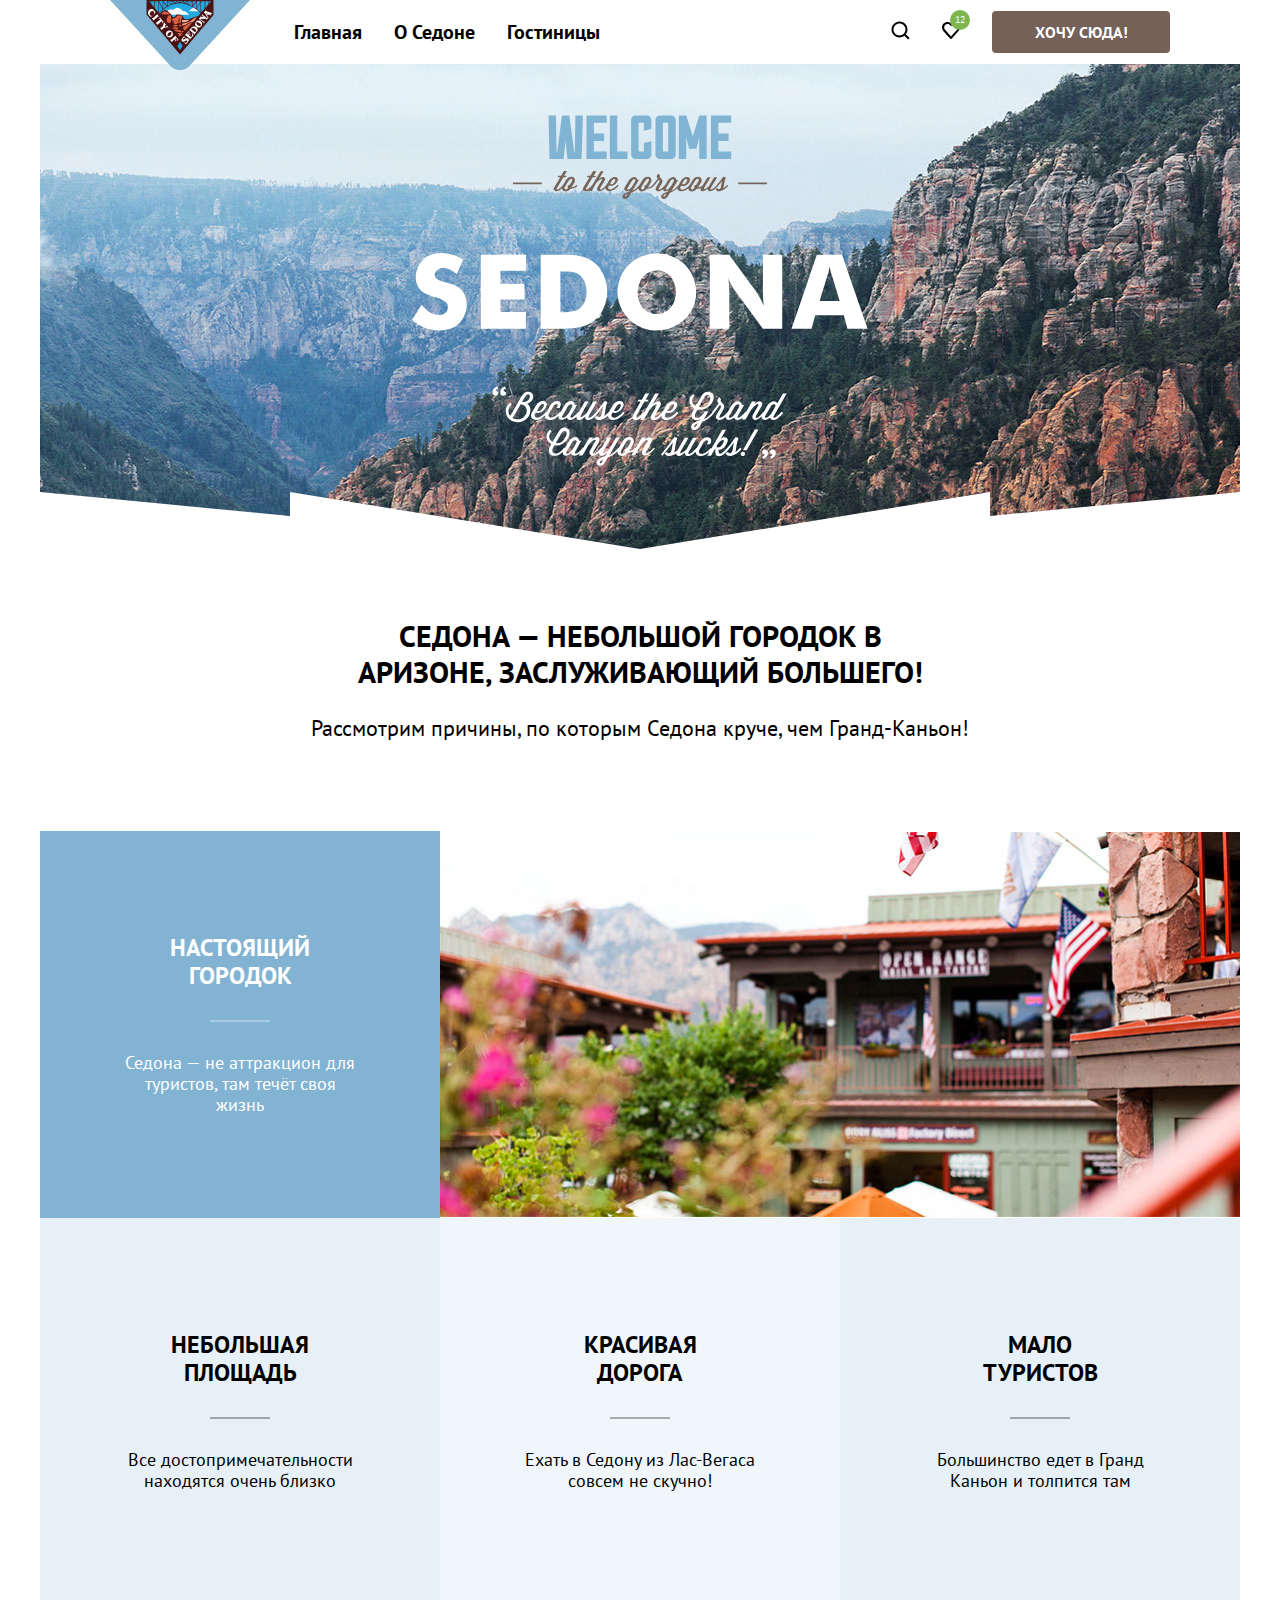
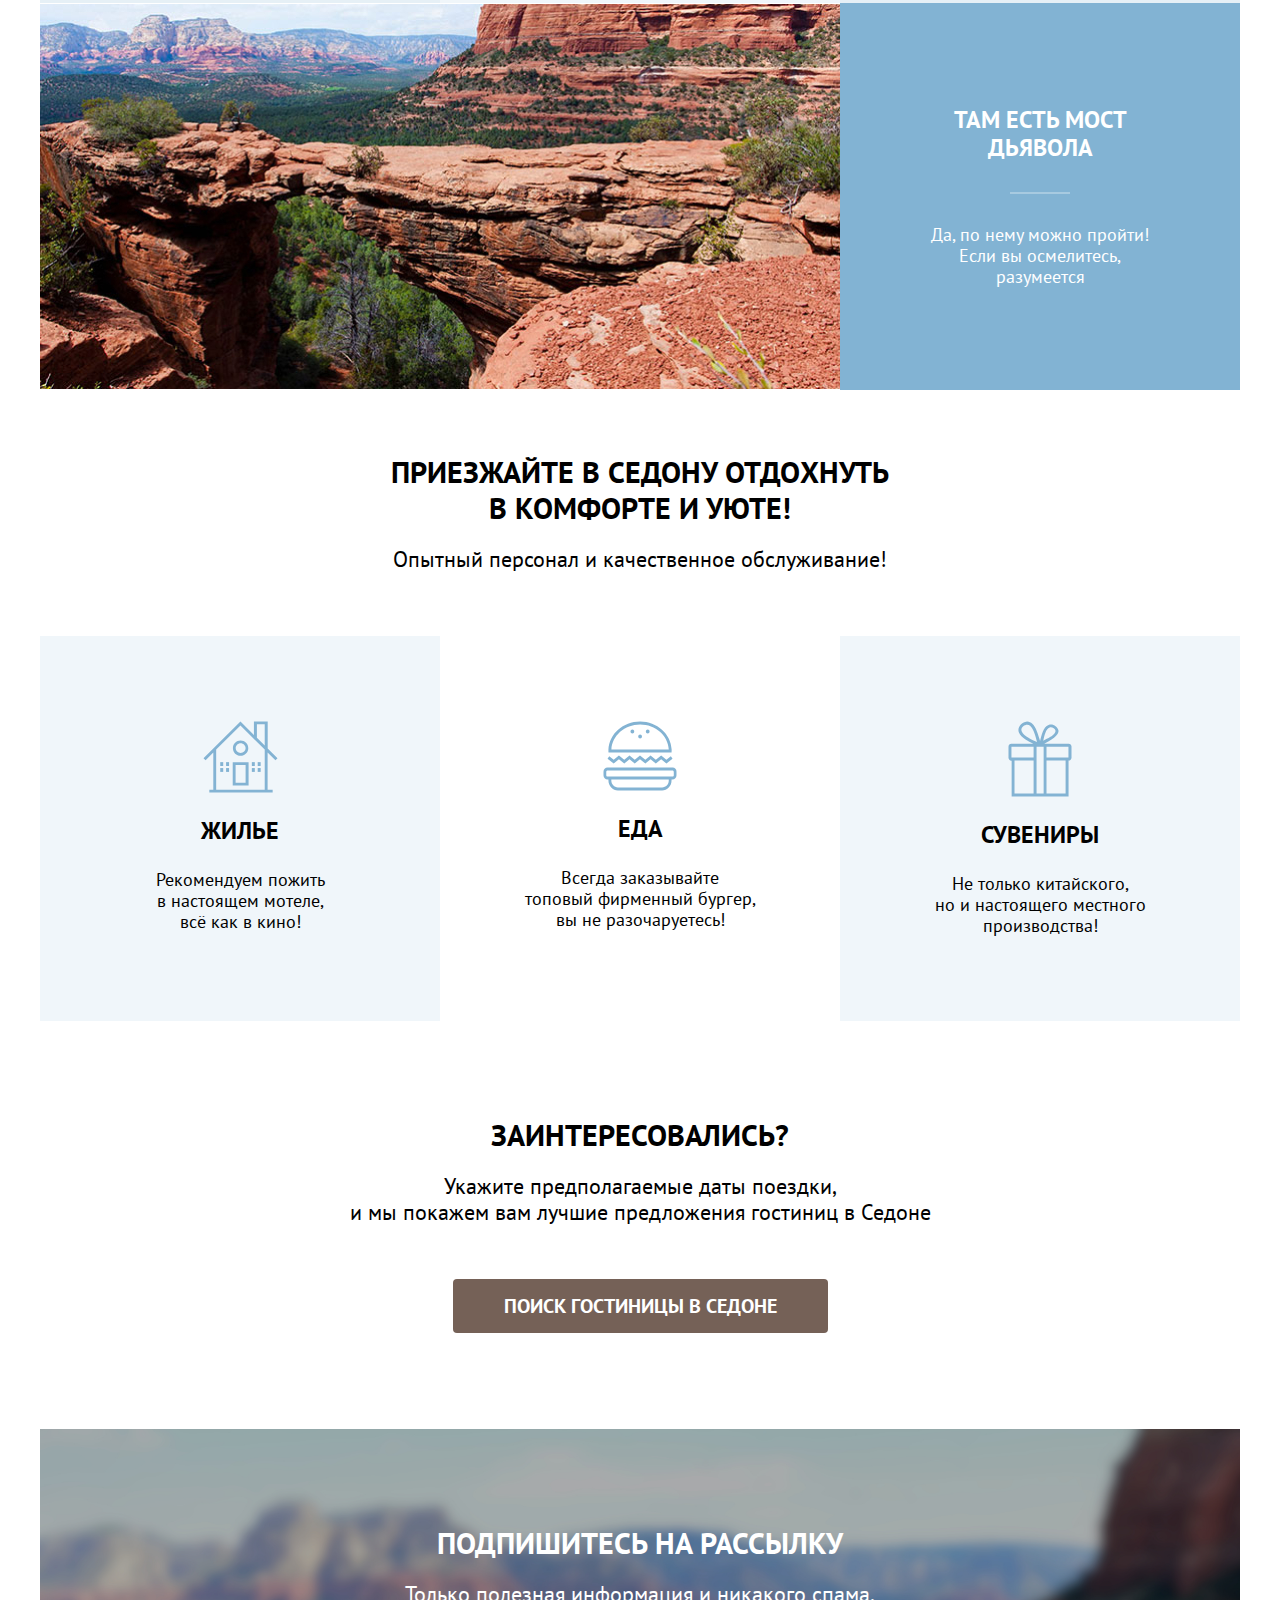
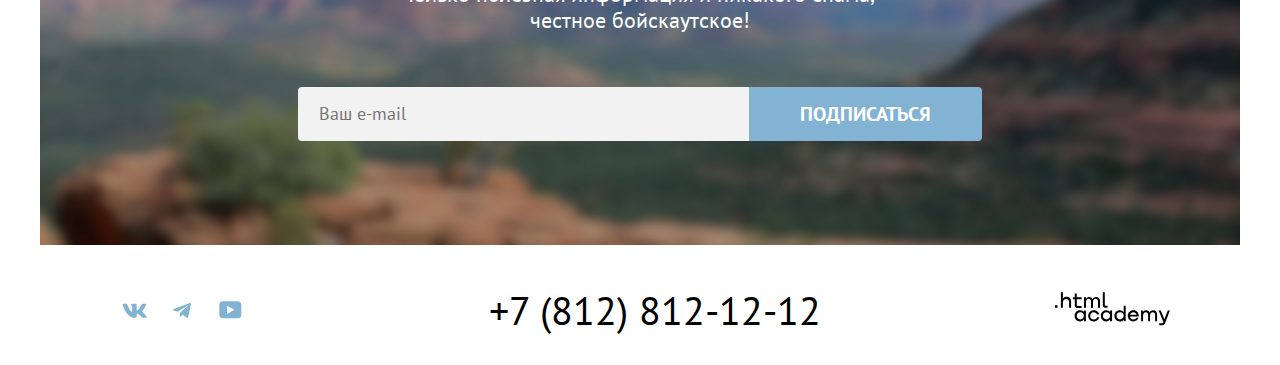
==== commit 56d9dd79: "добавляет состояния" ====
--- a/index.html
+++ b/index.html
@@ -9,7 +9,7 @@
   </head>
 
   <body>
-    <header class="page-header">
+    <header class="page-header" data-test="header">
       <nav class="navigation">
         <a class="logo" href="#">
           <img src="image/index/svg/logo-sedona.svg" width="140" height="70.05" alt="Логотип Седона.">
@@ -38,30 +38,28 @@
             </a>
           </li>
           <li class="navigation-item navigation-icon-item">
-            <a class="navigation-link" href="#">
-              <svg class="navigation-icon" aria-hidden="true" focusable="false" width="18" height="17"
-                viewBox="0 0 18 17" fill="none" xmlns="http://www.w3.org/2000/svg">
+            <!-- <div class="favorite"> -->
+            <a class="navigation-link navigation-link-favorite" href="#">
+              <svg class="navigation-icon navigation-icon-favorite" aria-hidden="true" focusable="false" width="18"
+                height="17" viewBox="0 0 18 17" fill="none" xmlns="http://www.w3.org/2000/svg">
                 <path
                   d="M8.9 17C8.6 17 8.3 16.9 8.1 16.6C2.7 10.5 1.4 9.1 1.1 8.7C0.4 7.8 0 6.6 0 5.4C0 2.4 2.4 0 5.5 0C6.8 0 8 0.5 9 1.3C10 0.5 11.3 0 12.5 0C15.5 0 18 2.4 18 5.4C18 6.7 17.5 7.9 16.7 8.8L9.7 16.7C9.5 16.9 9.3 17 8.9 17ZM2.9 7.5C3.2 7.9 6.4 11.5 9 14.4L15.2 7.4C15.7 6.9 15.9 6.2 15.9 5.4C15.9 3.6 14.4 2.1 12.6 2.1C11.6 2.1 10.6 2.6 9.9 3.4C9.6 3.7 9.3 3.8 9 3.8C8.7 3.8 8.4 3.6 8.2 3.4C7.5 2.6 6.5 2.1 5.5 2.1C3.7 2.1 2.2 3.6 2.2 5.4C2.1 6.3 2.5 7 2.9 7.5C2.8 7.5 2.8 7.5 2.9 7.5Z"
                   fill="black" />
               </svg>
               <span class="visually-hidden">Избранное.</span>
+              <span class="favorite-counter">12</span>
             </a>
-            </div>
-          <li>
-            </svg>
-
-          </li>
+            <!-- </div> -->
           <li class="navigation-item navigation-link">
             <!--Сделаю кнопку-->
-            <a class="button" href="catalog.html">Хочу сюда!</a>
+            <a class="button header-button" href="catalog.html">Хочу сюда!</a>
           </li>
         </ul>
       </nav>
     </header>
-    <main class="main-container main-index">
-
-      <section class="hero">
+    <main class="main-container main-index" data-test="main">
+
+      <section class="hero" data-test="hero">
         <h1 class="visually-hidden">Welcome to the gorgeous Sedona</h1>
         <img class="main-title welcome" src="image/index/svg/title-image-welcome.svg" width="187.7" height="44.7"
           alt="Welcome.">
@@ -72,9 +70,9 @@
       </section>
 
 
-      <section class="advantages">
+      <section class="advantages" data-test="advantages">
         <div class="title-container title-container-advantages">
-          <h2 class="title">Седона — небольшой городок в Аризоне, заслуживающий большего!</h2>
+          <h2 class="title main-advantages-title">Седона — небольшой городок в Аризоне, заслуживающий большего!</h2>
           <p class="descriptions">Рассмотрим причины, по которым Седона круче, чем Гранд-Каньон!</p>
         </div>
 
@@ -83,7 +81,6 @@
         <ul class="advantages-list">
           <li class="advantages-item">
             <h3 class="advantages-title">Настоящий городок</h3>
-            <hr class="advantages-line-edge">
             <p class="advantages-description">Седона — не аттракцион для туристов, там течёт своя жизнь</p>
           </li>
           <li class="advantages-item-picture">
@@ -92,17 +89,14 @@
           </li>
           <li class="advantages-item">
             <h3 class="advantages-title">Небольшая площадь</h3>
-            <hr class="advantages-line">
             <p class="advantages-description">Все достопримечательности находятся очень близко</p>
           </li>
           <li class="advantages-item">
             <h3 class="advantages-title">Красивая<br>дорога</h3>
-            <hr class="advantages-line">
             <p class="advantages-description">Ехать в Седону из Лас-Вегаса совсем не скучно!</p>
           </li>
           <li class="advantages-item">
             <h3 class="advantages-title">Мало<br>туристов</h3>
-            <hr class="advantages-line">
             <p class="advantages-description">Большинство едет в Гранд Каньон и толпится там</p>
           </li>
           <li class="advantages-item-picture">
@@ -111,14 +105,13 @@
           </li>
           <li class="advantages-item ">
             <h3 class="advantages-title">Там есть мост дьявола</h3>
-            <hr class="advantages-line-edge">
             <p class="advantages-description">Да, по нему можно пройти! Если вы осмелитесь, разумеется</p>
           </li>
         </ul>
       </section>
       <section class="services">
         <div class="title-container title-container-services">
-          <h2 class="title">Приезжайте в Седону отдохнуть в&nbsp;комфорте и уюте!</h2>
+          <h2 class="title main-services-title">Приезжайте в Седону отдохнуть в&nbsp;комфорте и уюте!</h2>
           <p class="descriptions">Опытный персонал и качественное обслуживание!</p>
         </div>
         <ul class="services-list">
@@ -144,19 +137,19 @@
       </section>
 
 
-      <section class="selection">
+      <section class="selection" data-test="search">
         <div class="title-container-with-button">
           <h2 class="title">Заинтересовались?</h2>
           <p class="descriptions-container-with-button">Укажите предполагаемые даты поездки,<br>и мы покажем
             вам лучшие предложения гостиниц в Седоне</p>
-          <a class="selection button" href="#">Поиск гостиницы в Седоне</a>
+          <a class="button selection-button" href="#">Поиск гостиницы в Седоне</a>
         </div>
       </section>
 
 
-      <section class="subscription">
+      <section class="subscription" data-test="subscribe">
         <div class="title-container-with-button title-container-with-button-subsribe">
-          <h2 class="title">Подпишитесь на рассылку</h2>
+          <h2 class="title subscribe-title">Подпишитесь на рассылку</h2>
           <p class="descriptions-container-with-button">Только полезная информация и никакого спама,
             честное&nbspбойскаутское!</p>
           <form class="subscription-form" action="https://echo.htmlacademy.ru/" method="post">
@@ -173,7 +166,7 @@
       </div>
     </main>
     <footer>
-      <div class="footer-container">
+      <div class="footer-container" data-test="footer">
         <section class="footer-social">
           <ul class="social-list">
             <li class="social-list-item social-list-item-vk">
@@ -239,6 +232,82 @@
         </section>
       </div>
     </footer>
+
+    <div class="modal-container">
+      <div class="modal modal-booking">
+
+        <section class="modal-content">
+          <button class="modal-close-button">
+            <span class="visually-hidden">Закрыть</span>
+          </button>
+          <h2 class="title-modal">Поиск гостиницы в Седоне</h2>
+          <form class="booking-form" action="https://echo.htmlacademy.ru/" method="post">
+            <label class="form-label">
+              <span>Дата Заезда</span>
+              <input class="field" type="text" id="check-in-date" name="check-in-date" placeholder="Укажите дату"
+                value="27 апреля 2020">
+              <div class="index-field-date-icon"></div>
+            </label>
+            <span class="additional-span fail-span">Мы не можем отправить вас в прошлое</span>
+            <label class="form-label">
+              <span>Дата Выезда</span>
+              <input class="field" type="text" id="check-out-date" name="check-out-date" placeholder="Укажите дату"
+                value="1 сентября 2021">
+              <div class="index-field-date-icon"></div>
+            </label>
+            <span class="additional-span">На эти даты есть свободные номера. Пока есть.</span>
+            <div class="guests-counter">
+
+
+              <label class="form-label-guests" for="adult-guests-number">Взрослые:</label>
+              <div class="guests-field-wrapper">
+                <button class="number-button number-button-minus">
+                  <span class="visually-hidden">Минус 1 гость</span>
+                </button>
+                <input class="field guests-field" type="text" id="adult-guests-number" name="adult-guests"
+                  placeholder="Число" value="2">
+                <button class="number-button number-button-plus">
+                  <span class="visually-hidden">Плюс 1 гость</span>
+                </button>
+
+              </div>
+
+
+              <label class="form-label-guests form-label-guests-child" for="child-guests-number">Дети:
+                <button class="information-button">
+                  <span class="visually-hidden">Примечание</span>
+                  <div class="popover popover-info">
+                    <div class="popover-content">Укажите количество детей, которые будут с вами, возраст которых от 6 до
+                      18 лет. Дети до 6 лет размещаются бесплатно.</div>
+                  </div>
+                </button>
+
+              </label>
+              <div class="guests-field-wrapper">
+                <button class="number-button number-button-minus">
+                  <span class="visually-hidden">Минус 1 гость</span>
+                </button>
+                <input class="field guests-field" type="text" id="child-guests-number" name="child-guests"
+                  placeholder="Число" value="2">
+                <button class="number-button number-button-plus">
+                  <span class="visually-hidden">Плюс 1 гость</span>
+                </button>
+              </div>
+
+
+            </div>
+            <button class="button button-additional find-button" type="submit">Найти</button>
+
+
+          </form>
+
+        </section>
+
+
+      </div>
+    </div>
+
+
   </body>
 
 </html>
--- a/styles/styles.css
+++ b/styles/styles.css
@@ -66,6 +66,28 @@
   border-bottom: none;
 }
 
+.navigation-link-favorite {
+  position: relative;
+}
+
+.favorite-counter {
+  box-sizing: border-box;
+  height: 20px;
+  min-width: 20px;
+  background-color: #7DB54F;
+  color: white;
+  border-radius: 50%;
+  position: absolute;
+  font-size: 10px;
+  line-height: 10px;
+  font-weight: 400;
+  text-align: center;
+  padding-top: 5px;
+  margin: 0;
+  top: -9px;
+  left: 8px;
+}
+
 .navigation-list {
   list-style: none;
   margin: 0;
@@ -124,6 +146,10 @@
 
 .navigation-item:last-child {
   margin: 0;
+}
+
+.header-button {
+  min-width: 160px;
 }
 
 .main-index {
@@ -160,7 +186,6 @@
   padding-top: 51px;
   min-height: 485px;
   box-sizing: border-box;
-
 }
 
 .main-title {
@@ -181,14 +206,14 @@
 }
 
 
-.small-button {
+/* .small-button {
   font-size: 16px;
   line-height: 20px;
 }
 
 .big-button {
   font-size: 20px;
-  line-height: 36px;
+  /* line-height: 36px; */
 }
 
 .title-container {
@@ -200,7 +225,9 @@
 }
 
 .title-container-advantages {
+  box-sizing: border-box;
   padding: 69px 85px;
+  margin-bottom: 21px;
 }
 
 .title-container-services {
@@ -232,9 +259,17 @@
   font-size: 30px;
   line-height: 36px;
   text-transform: uppercase;
-  margin: 0;
-  padding: 0;
-  margin-bottom: 25px;
+  padding: 0;
+  margin: 0;
+  margin-bottom: 20px;
+}
+
+.main-advantages-title {
+  margin: 0 auto 25px auto;
+}
+
+.main-services-title {
+  margin: 0 auto 20px auto;
 }
 
 .descriptions {
@@ -262,24 +297,44 @@
 }
 
 .advantages-title {
+  position: relative;
   font-size: 24px;
   line-height: 28px;
   text-transform: uppercase;
   margin: 0;
-}
+  margin-bottom: 62;
+}
+
+.advantages-title::before {
+  position: absolute;
+  width: 60px;
+  height: 2px;
+  border: none;
+  background: rgba(0, 0, 0, 0.3);
+  left: 50%;
+  content: "";
+  bottom: -32px;
+  margin-left: -30px;
+}
+
+.advantages-item:first-child .advantages-title::before,
+.advantages-item:last-child .advantages-title::before {
+  background: rgba(255, 255, 255, 0.30)
+}
+
 
 .advantages-item {
   max-width: 400px;
   min-height: 385px;
   margin: 0;
-  padding: 102px 85px;
+  padding: 103px 85px;
   box-sizing: border-box;
   display: flex;
   flex-direction: column;
   align-items: center;
   justify-content: center;
-  gap: 30px;
   background: rgba(131, 179, 211, 0.2);
+  gap: 62px;
 }
 
 
@@ -287,17 +342,14 @@
   background: rgba(131, 179, 211, 0.12)
 }
 
-.advantages-item:first-child {
-  color: #FFFFFF;
-  background: #82B3D3;
-}
-
+.advantages-item:first-child,
 .advantages-item:last-child {
   color: #FFFFFF;
   background: #82B3D3;
 }
 
-.advantages-line {
+
+/* .advantages-line {
   width: 60px;
   height: 2px;
   border: none;
@@ -311,7 +363,7 @@
   border: none;
   background: rgba(255, 255, 255, 0.3);
   margin: 0 auto;
-}
+} */
 
 /* .advantages-line:first-child {
   width: 60px;
@@ -403,6 +455,11 @@
   background-image: url("../image/index/jpeg/subscribe-background.jpg");
   background-size: 100% auto;
   background-repeat: no-repeat;
+}
+
+.subscribe-title {
+  margin: 0;
+  margin-bottom: 20px;
 }
 
 .subscription-description {
@@ -502,10 +559,33 @@
   margin-right: 11px;
 }
 
+.breadcrumbs-link {
+  margin: 0;
+  padding: 0;
+  text-decoration: none;
+  color: white;
+}
+
+.breadcrumbs-link:hover {
+  color: rgba(255, 255, 255, 0.60);
+}
+
+.breadcrumbs-link:hover path {
+  fill: rgba(255, 255, 255, 0.60);
+}
+
+.breadcrumbs-icon {
+  fill: white;
+}
+
+.breadcrumbs-icon:hover svg {
+  fill: rgba(255, 255, 255, 0.60);
+}
+
 /* catalog-filter */
 .results {
   margin: 0 auto;
-  padding: 60px 70px;
+  padding: 50px 70px;
   box-sizing: border-box;
   display: flex;
   flex-direction: column;
@@ -533,17 +613,84 @@
   line-height: 23px;
 }
 
+.catalog-filter-item {
+  margin-bottom: 15px;
+}
+
+.catalog-filter-item:last-child {
+  margin-bottom: 0;
+}
+
 .catalog-filter-group {
   width: 150px;
   padding: 0;
   margin: 0;
   margin-right: 70px;
+  border: none;
 
 }
 
 .catalog-filter-group:nth-child(2) {
   margin-right: auto;
 }
+
+.control {
+  position: relative;
+  display: block;
+  padding-left: 3cqi;
+}
+
+.contol-mark {
+  position: absolute;
+  width: 20px;
+  height: 20px;
+  background-color: white;
+  border-radius: 4px;
+  left: 0;
+  top: 2px;
+
+}
+
+.control-input[type="checkbox"]:checked + .contol-mark {
+  background-image: url("../image/catalog/svg/icon-tick.svg");
+  background-repeat: no-repeat;
+  z-index: 1;
+}
+
+.contol-label {
+  margin-bottom: 16px;
+}
+
+.radio-mark {
+  position: absolute;
+  width: 20px;
+  height: 20px;
+  background-color: white;
+  border-radius: 50%;
+  left: 0;
+  top: 2px;
+}
+
+.control-input[type="radio"]:checked + .radio-mark {
+  background-image: url("../image/catalog/svg/icon-radio.svg");
+  background-repeat: no-repeat;
+  z-index: 1;
+}
+
+
+.range-lable {
+  position: relative;
+}
+
+.range-lable span {
+  position: absolute;
+  color: #000000;
+  opacity: 0.3;
+  top: 50%;
+  transform: translateY(-50%);
+  right: 20px;
+}
+
 
 .price-filter-group {
   display: grid;
@@ -554,13 +701,84 @@
 
 .price-filter {
   margin: 0;
-  padding: 0;
-  display: flex;
-  flex-direction: column;
-}
-
-.price-filter-slider {
-  grid-column: 1/-1;
+  box-sizing: border-box;
+  padding: 0;
+  display: flex;
+  flex-direction: row;
+  justify-content: space-between;
+}
+
+.price-filter-field {
+  display: block;
+  width: 100%;
+  box-sizing: border-box;
+  border: solid 1px transparent;
+  background-color: #F2F2F2;
+  font-size: 18px;
+  font-family: inherit;
+  font-weight: 700;
+  line-height: 24px;
+  padding: 12px 20px;
+}
+
+.price-filter-field-lowest {
+  border-top-left-radius: 4px;
+  border-bottom-left-radius: 4px;
+}
+
+.price-filter-field-highest {
+  border-top-right-radius: 4px;
+  border-bottom-right-radius: 4px;
+}
+
+.range {
+  grid-column: 1/3;
+}
+
+.range-scale {
+  position: relative;
+  height: 4px;
+  background-color: grey;
+}
+
+.range-bar {
+  position: absolute;
+  height: 4px;
+  background-color: white;
+}
+
+.range-toggle {
+  position: absolute;
+  width: 20px;
+  height: 20px;
+  background: #ffffff;
+  border: none;
+  border-radius: 5px;
+  cursor: pointer;
+}
+
+.range-toggle:focus {
+  border: 1.50px #83B3D3 solid;
+}
+
+.range-toggle:active {
+  border: 1px #83B3D3 solid;
+}
+
+.toggle-min {
+  top: -8px;
+  left: 0;
+}
+
+.toggle-max {
+  top: -8px;
+  right: 0;
+}
+
+.range-input::-webkit-outer-spin-button,
+.range-input::-webkit-inner-spin-button {
+  appearance: none;
+  margin: 0;
 }
 
 .catalog-filter-buttons {
@@ -571,6 +789,7 @@
   flex-direction: column;
   justify-content: end;
   gap: 32px;
+  border: none;
 }
 
 .catalog-filter-button {
@@ -606,6 +825,35 @@
   gap: 8px;
 }
 
+.select-control {
+  font: inherit;
+  letter-spacing: inherit;
+  word-spacing: inherit;
+  -moz-appearance: none;
+  -webkit-appearance: none;
+  appearance: none;
+  /* рамка и отступы */
+  height: 49px;
+  width: 292px;
+  border: 1px #E5E5E5 solid;
+  border-radius: 4px;
+  padding: 14px 20px;
+  font-family: inherit;
+}
+
+.select-control:not([multiple]) {
+  padding-right: 20px;
+  background-repeat: no-repeat;
+  background-position: calc(100% - 20px) 20px;
+  background-size: 10px auto;
+  background-image: url("../image/catalog/svg/icon-selection.svg");
+  ;
+}
+
+.select-control:hover,
+.select-control:focus {
+  border: 1px #68A2CA solid;
+}
 
 .view-button {
   margin: 0;
@@ -972,6 +1220,11 @@
   text-transform: uppercase;
 }
 
+.selection-button {
+  padding: 8px 50px;
+  font-size: 20px;
+  line-height: 36px;
+}
 
 
 
@@ -1020,3 +1273,278 @@
 .button-additional:active {
   color: rgba(255, 255, 255, 0.30)
 }
+
+.favorite-button {
+  background: #7DB54F;
+}
+
+.favorite-button:hover,
+.favorite-button:focus {
+  background: #6C9E42;
+}
+
+.favorite-button:active {
+  color: rgba(255, 255, 255, 0.30)
+}
+
+.reset-button {
+  background: transparent;
+}
+
+.reset-button:hover {
+  background: transparent;
+  opacity: 0.3;
+}
+
+.reset-button:focus {
+  background: transparent;
+  border: 2px #83B3D3 solid;
+}
+
+.modal-container {
+  position: fixed;
+  top: 0;
+  left: 0;
+  display: flex;
+  width: 100%;
+  height: 100%;
+  background-color: rgba(242, 242, 242, 0.80);
+  display: none;
+}
+
+.modal {
+  position: relative;
+  margin: auto;
+  box-sizing: border-box;
+  padding: 64px 70px;
+  background-color: white;
+  border-radius: 4px;
+  width: 717px;
+}
+
+.modal-content {
+  position: relative;
+}
+
+.title-modal {
+  font-weight: 700;
+  font-size: 30px;
+  line-height: 36px;
+  text-transform: uppercase;
+  margin: 0;
+  padding: 0;
+  margin-bottom: 64px;
+}
+
+.modal-close-button {
+  position: absolute;
+  padding: 0;
+  top: 0;
+  right: -18px;
+  width: 52px;
+  height: 52px;
+  border-radius: 50%;
+  background-color: #F2F2F2;
+  border: none;
+  background-image: url("../image/index/svg/icon-modal-close.svg");
+  background-repeat: no-repeat;
+  background-position: center;
+  cursor: pointer;
+}
+
+.modal-close-button:focus {
+  border: 2px #83B3D3 solid;
+
+}
+
+.field {
+  display: block;
+  width: 440px;
+  height: 48px;
+  box-sizing: border-box;
+  border: solid 1px transparent;
+  background-color: #F2F2F2;
+  border-radius: 4px;
+  font-size: 18px;
+  font-family: inherit;
+  font-weight: 700;
+  color: black;
+  line-height: 24px;
+  padding: 12px 20px;
+  position: relative;
+}
+
+.index-field-date-icon {
+  position: absolute;
+  padding: 0;
+  top: 50%;
+  transform: translateY(-50%);
+  right: 20px;
+  width: 16px;
+  height: 15px;
+  background-image: url("../image/index/svg/icon-date.svg");
+  background-repeat: no-repeat;
+  background-position: center;
+  cursor: pointer;
+}
+
+.form-label {
+  display: flex;
+  flex-direction: row;
+  align-items: center;
+  position: relative;
+  margin-bottom: 4px;
+}
+
+.form-label span {
+  width: 137px;
+  font-size: 20px;
+  font-family: PT Sans;
+  font-weight: 700;
+  text-transform: capitalize;
+  line-height: 24px;
+  padding: 12px 0;
+}
+
+.additional-span {
+  display: block;
+  margin-left: 137px;
+  margin-bottom: 23px;
+  padding-left: 20px;
+  box-sizing: border-box;
+  font-size: 16px;
+  font-family: PT Sans;
+  font-weight: 400;
+  line-height: 21px;
+
+}
+
+.fail-span {
+  color: #FF5757;
+}
+
+.guests-counter {
+  display: flex;
+  flex-direction: row;
+  width: 577px;
+  margin-bottom: 48px;
+
+
+}
+
+.form-label-guests {
+  display: block;
+  box-sizing: border-box;
+  width: 136px;
+  font-size: 20px;
+  font-family: PT Sans;
+  font-weight: 700;
+  text-transform: capitalize;
+  line-height: 24px;
+  padding: 12px 0;
+}
+
+.guests-field {
+  width: 110px;
+  text-align: center;
+
+}
+
+.guests-field-wrapper {
+  width: 110px;
+  position: relative;
+}
+
+.form-label-guests-child {
+  margin-left: 88px;
+  /* position: relative; */
+}
+
+.number-button {
+  background-repeat: no-repeat;
+  background-position: center;
+  cursor: pointer;
+  position: absolute;
+  padding: 0;
+  top: 50%;
+  transform: translateY(-50%);
+  width: 20px;
+  height: 20px;
+  border: none;
+  opacity: 0.3;
+}
+
+.number-button-minus {
+  background-image: url("../image/index/svg/icon-minus.svg");
+  left: 10px;
+  z-index: 2;
+}
+
+.number-button-plus {
+  background-image: url("../image/index/svg/icon-plus.svg");
+  right: 10px;
+
+}
+
+.number-button:hover {
+  opacity: 1;
+}
+
+/* Рамка не меняет цвет??? */
+.number-button:focus {
+  opacity: 1;
+  border: 2px #82B3D3 solid;
+}
+
+.information-button {
+  width: 26px;
+  height: 26px;
+  border-radius: 50px;
+  background-color: #83B3D3;
+  background-image: url("../image/index/svg/icon-info.svg");
+  background-repeat: no-repeat;
+  background-position: center;
+  border: none;
+  vertical-align: middle;
+  margin-left: 10px;
+  position: relative;
+}
+
+.find-button {
+  width: 100%;
+  height: 48px;
+}
+
+.popover {
+  width: 256px;
+  min-height: 143px;
+  box-sizing: border-box;
+  /* background-image: url("../image/index/svg/triangle-background.svg");
+  background-position: 120px 300px;
+  background-repeat: no-repeat; */
+  background-color: #333333;
+  border-radius: 10px;
+  padding: 15px 18px 18px 22px;
+  position: absolute;
+  top: 41px;
+  left: 50%;
+  transform: translateX(-50%);
+  z-index: 1;
+  /* display: none; */
+
+}
+
+.popover-open {
+  display: block;
+}
+
+.popover-content {
+  background-color: #333333;
+  color: white;
+  font-size: 16px;
+  font-family: PT Sans;
+  font-weight: 400;
+  line-height: 20px;
+  text-transform: none;
+  text-align: left;
+}
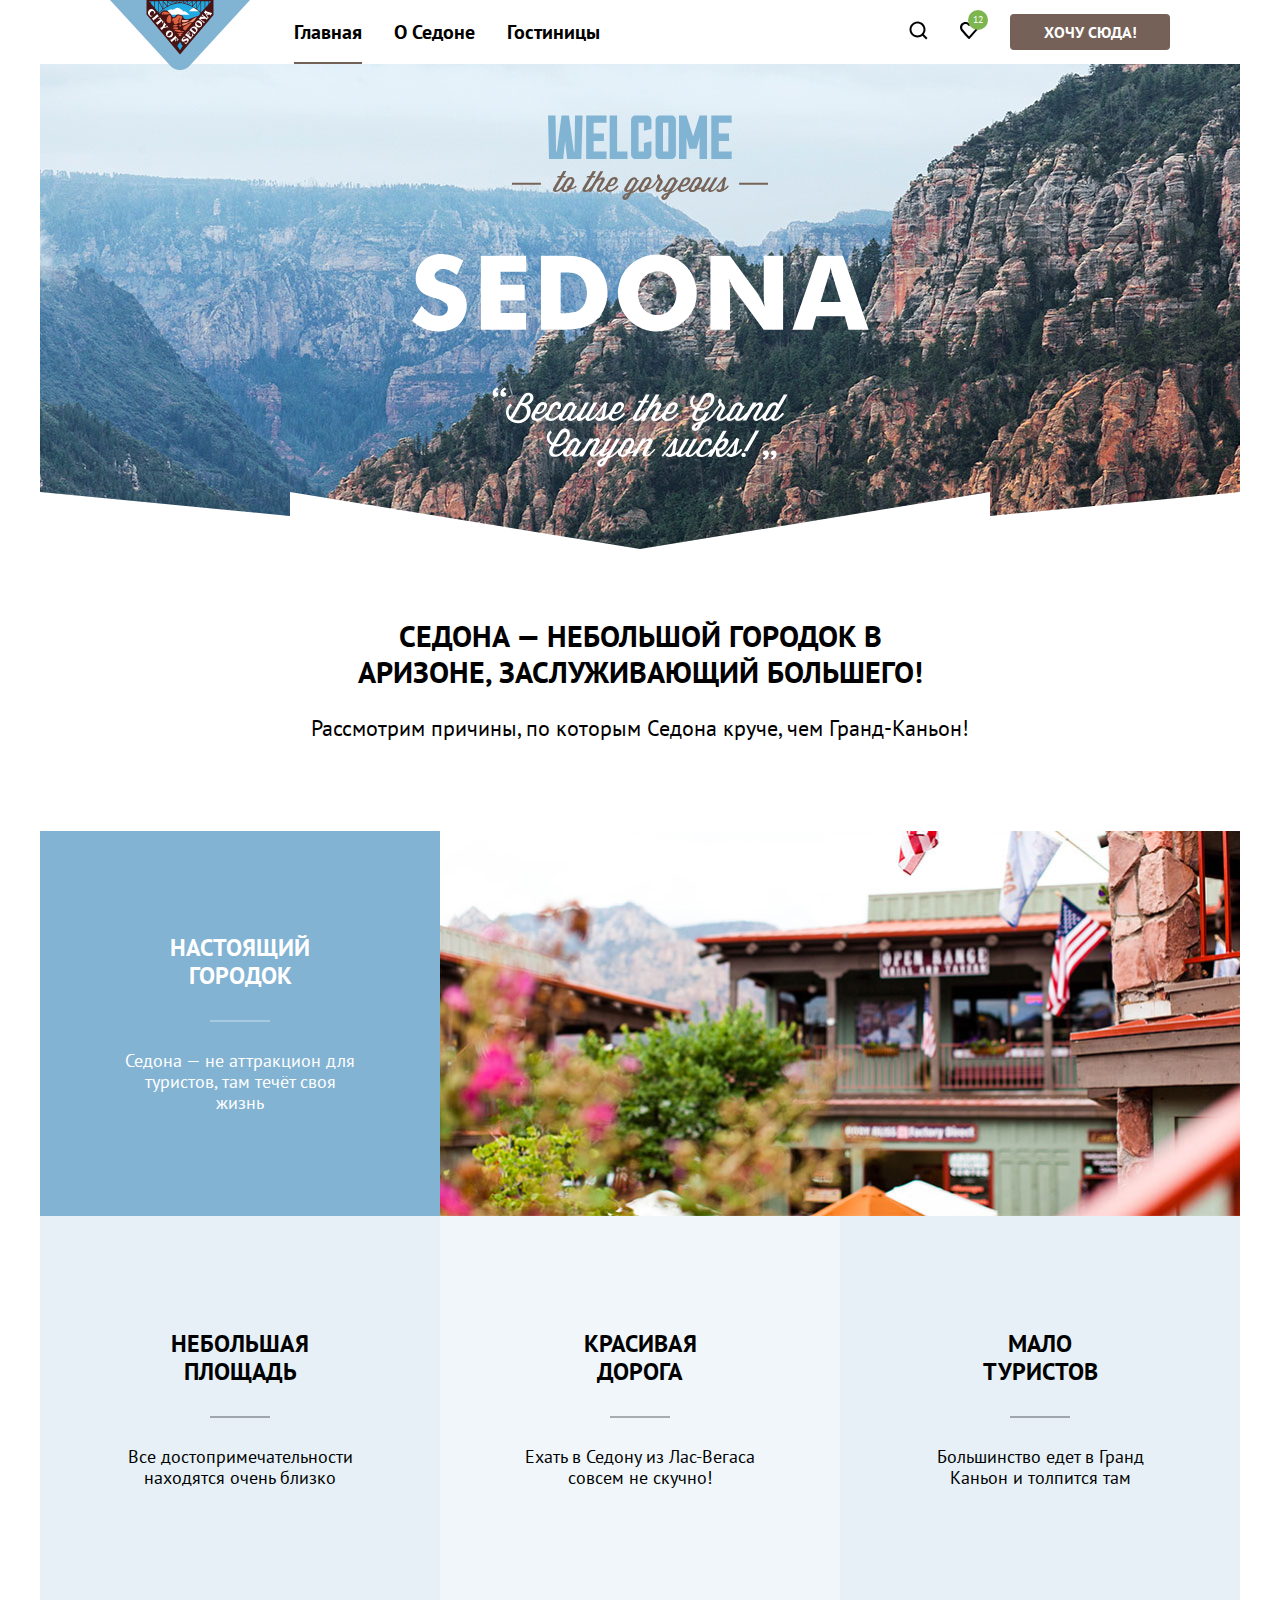
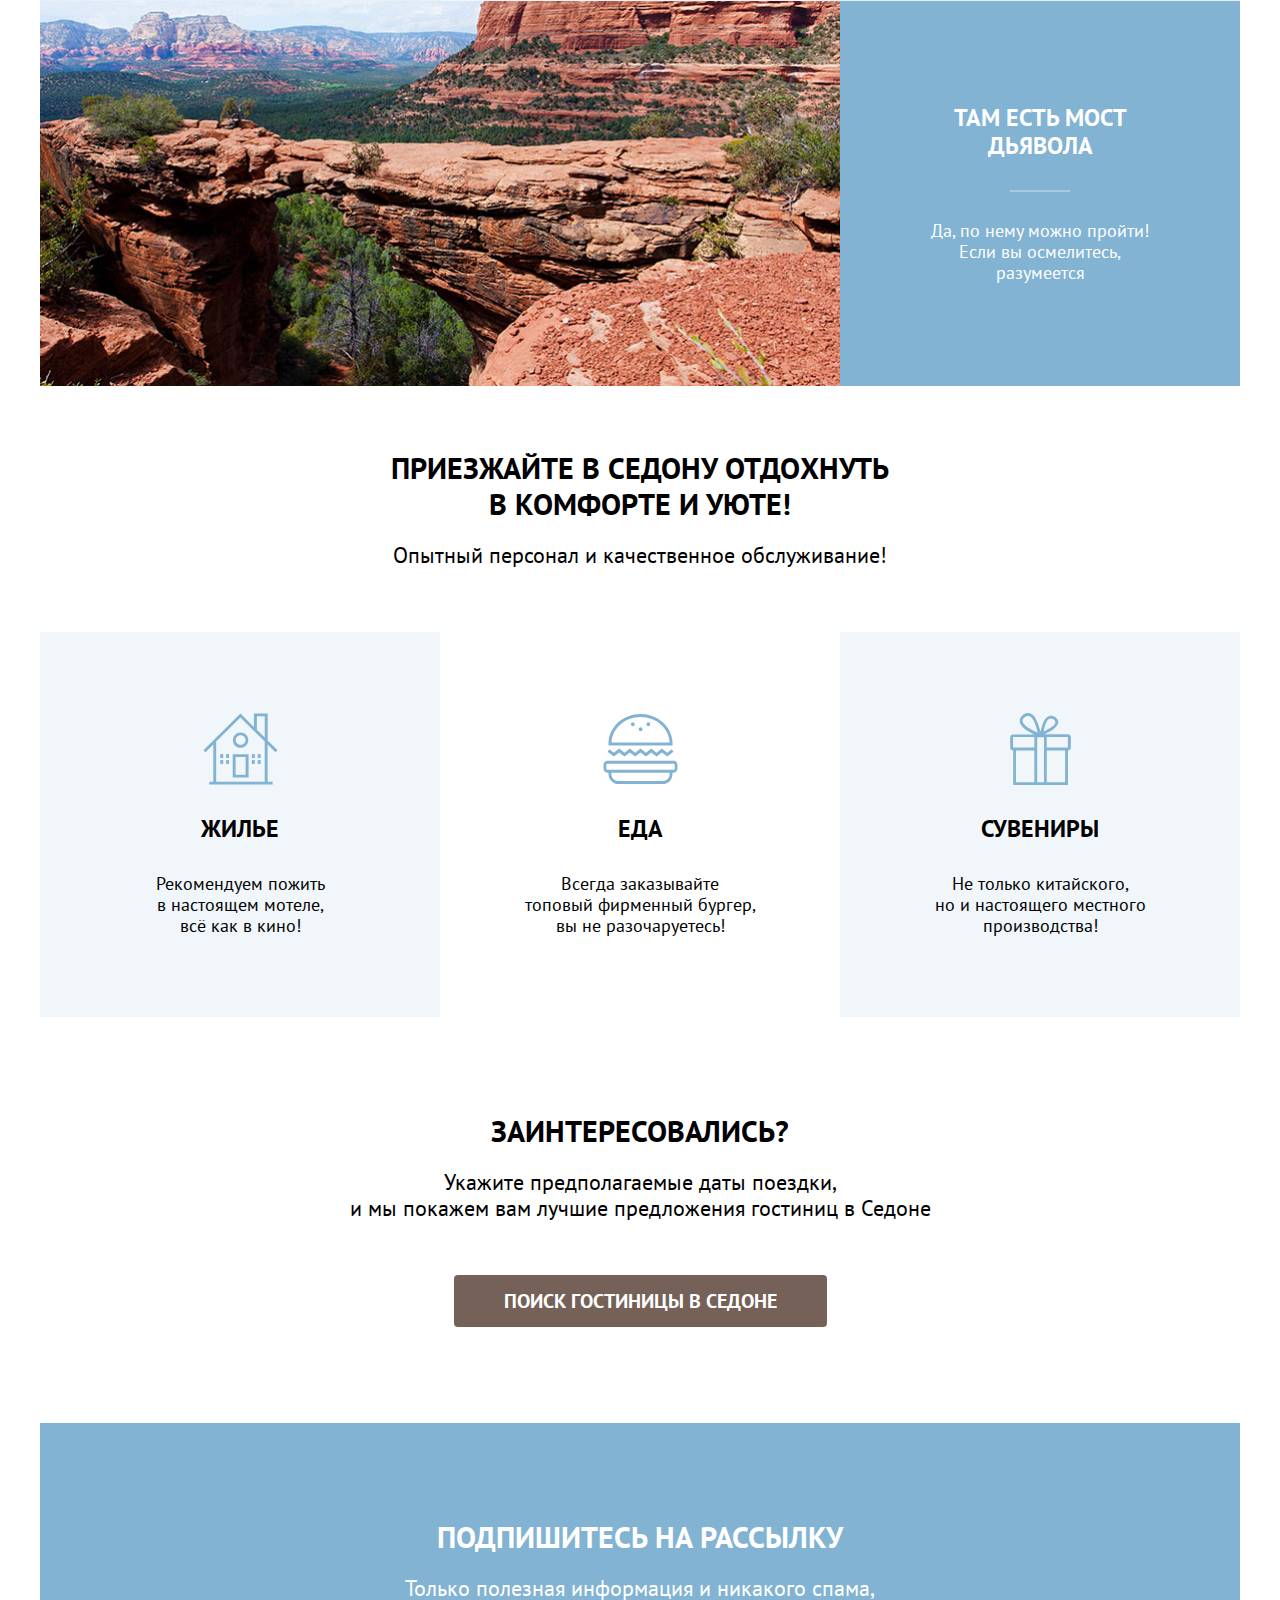
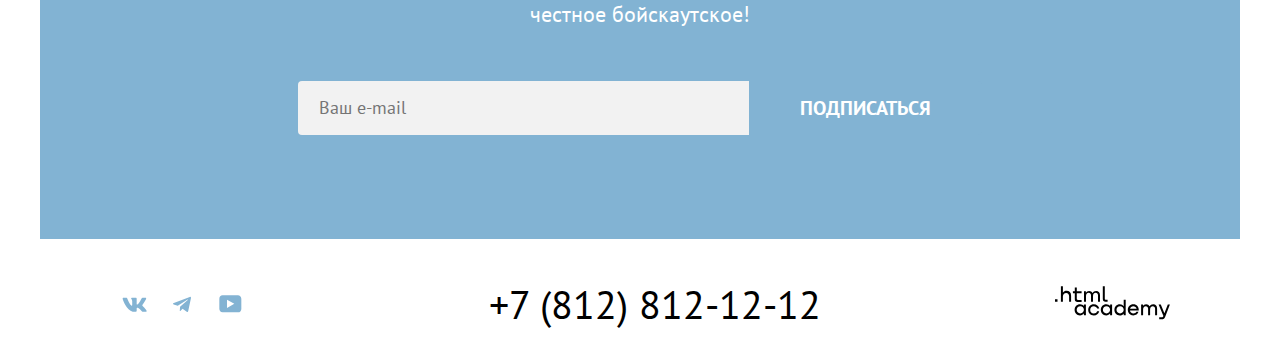
==== commit 3401d1f8: "вносит правки" ====
--- a/index.html
+++ b/index.html
@@ -5,14 +5,14 @@
     <meta charset="utf-8">
     <title>Седона: главная страница</title>
     <link rel="stylesheet" href="styles/styles.css">
-    <!-- <link rel="stylesheet" href="styles/outline.css"> -->
+    <link rel="icon" href="favicon.ico"><!-- 32×32 -->
   </head>
 
   <body>
     <header class="page-header" data-test="header">
       <nav class="navigation">
         <a class="logo" href="#">
-          <img src="image/index/svg/logo-sedona.svg" width="140" height="70.05" alt="Логотип Седона.">
+          <img src="image/index/svg/logo-sedona.svg" width="140" height="70" alt="Логотип Седона.">
         </a>
         <ul class="navigation-list">
           <li class="navigation-item">
@@ -61,11 +61,11 @@
 
       <section class="hero" data-test="hero">
         <h1 class="visually-hidden">Welcome to the gorgeous Sedona</h1>
-        <img class="main-title welcome" src="image/index/svg/title-image-welcome.svg" width="187.7" height="44.7"
+        <img class="main-title welcome" src="image/index/svg/title-image-welcome.svg" width="188" height="45"
           alt="Welcome.">
-        <img class="main-title gorgeous" src="image/index/svg/title-image-gorgeous.svg" width="256" height="28.78"
+        <img class="main-title gorgeous" src="image/index/svg/title-image-gorgeous.svg" width="256" height="29"
           alt="to the gorgeous.">
-        <img class="main-title sedona" src="image/index/svg/title-image-sedona.svg" width="456.7" height="212.77"
+        <img class="main-title sedona" src="image/index/svg/title-image-sedona.svg" width="457" height="213"
           alt="Sedona.">
       </section>
 
@@ -109,7 +109,7 @@
           </li>
         </ul>
       </section>
-      <section class="services">
+      <section class="services" data-test="service">
         <div class="title-container title-container-services">
           <h2 class="title main-services-title">Приезжайте в Седону отдохнуть в&nbsp;комфорте и уюте!</h2>
           <p class="descriptions">Опытный персонал и качественное обслуживание!</p>
@@ -123,13 +123,13 @@
           </li>
           <li class="services-item">
             <h3 class="services-title">Еда</h3>
-            <img class="services-image" src="image/index/svg/icon-service-food.svg" width="74" height="70" alt="Еда.">
+            <img class="services-image" src="image/index/svg/icon-service-food.svg" width="75" height="72" alt="Еда.">
             <p class="services-description">Всегда заказывайте топовый&nbsp;фирменный&nbsp;бургер, вы не разочаруетесь!
             </p>
           </li>
           <li class="services-item">
             <h3 class="services-title">Сувениры</h3>
-            <img class="services-image" src="image/index/svg/icon-service-souvenirs.svg" width="64" height="76"
+            <img class="services-image" src="image/index/svg/icon-service-souvenirs.svg" width="75" height="72"
               alt="Сувениры.">
             <p class="services-description">Не только китайского,<br>но и настоящего местного производства!</p>
           </li>
@@ -151,7 +151,7 @@
         <div class="title-container-with-button title-container-with-button-subsribe">
           <h2 class="title subscribe-title">Подпишитесь на рассылку</h2>
           <p class="descriptions-container-with-button">Только полезная информация и никакого спама,
-            честное&nbspбойскаутское!</p>
+            честное&nbsp;бойскаутское!</p>
           <form class="subscription-form" action="https://echo.htmlacademy.ru/" method="post">
             <input class="subscription-field" placeholder="Ваш e-mail" type="email" id="subscription-mail"
               name="subscription-email" required>
@@ -161,9 +161,6 @@
           </form>
         </div>
       </section>
-
-
-      </div>
     </main>
     <footer>
       <div class="footer-container" data-test="footer">
@@ -269,20 +266,20 @@
                 <button class="number-button number-button-plus">
                   <span class="visually-hidden">Плюс 1 гость</span>
                 </button>
-
               </div>
 
 
               <label class="form-label-guests form-label-guests-child" for="child-guests-number">Дети:
-                <button class="information-button">
-                  <span class="visually-hidden">Примечание</span>
-                  <div class="popover popover-info">
-                    <div class="popover-content">Укажите количество детей, которые будут с вами, возраст которых от 6 до
-                      18 лет. Дети до 6 лет размещаются бесплатно.</div>
-                  </div>
-                </button>
 
               </label>
+              <button class="information-button">
+                <span class="visually-hidden">Примечание</span>
+                <div class="popover popover-info">
+                  <div class="popover-content">Укажите количество детей, которые будут с вами, возраст которых от 6 до
+                    18 лет. Дети до 6 лет размещаются бесплатно.</div>
+                </div>
+              </button>
+
               <div class="guests-field-wrapper">
                 <button class="number-button number-button-minus">
                   <span class="visually-hidden">Минус 1 гость</span>
--- a/styles/styles.css
+++ b/styles/styles.css
@@ -102,6 +102,12 @@
   align-items: center;
 }
 
+.navigation-list .navigation-link-current {
+  text-decoration: none;
+  border-bottom: 2px solid #756257;
+  padding-bottom: 17px;
+}
+
 .navigation-list .navigation-link:hover {
   text-decoration: none;
   border-bottom: 2px solid #756257;
@@ -125,6 +131,15 @@
 
 .navigation-icon-item {
   position: relative
+}
+
+
+
+.navigation-item {
+  display: block;
+  padding: 0;
+  margin: 0;
+  margin-right: 32px;
 }
 
 .navigation-icon {
@@ -134,14 +149,6 @@
   left: 0;
   margin: auto;
   fill: black;
-}
-
-.navigation-item {
-  display: block;
-  padding: 0;
-  margin: 0;
-  margin-right: 32px;
-
 }
 
 .navigation-item:last-child {
@@ -206,12 +213,8 @@
 }
 
 
-/* .small-button {
-  font-size: 16px;
-  line-height: 20px;
-}
-
-.big-button {
+
+/* .big-button {
   font-size: 20px;
   /* line-height: 36px; */
 }
@@ -334,7 +337,7 @@
   align-items: center;
   justify-content: center;
   background: rgba(131, 179, 211, 0.2);
-  gap: 62px;
+  gap: 60px;
 }
 
 
@@ -411,7 +414,7 @@
   align-items: center;
   width: 400px;
   background-color: rgba(131, 179, 211, 0.12);
-  padding: 85px 81px;
+  padding: 81px 85px;
   box-sizing: border-box;
 }
 
@@ -424,6 +427,7 @@
   font-size: 24px;
   line-height: 28px;
   text-transform: uppercase;
+  margin: 30px auto;
 }
 
 .services-image {
@@ -451,10 +455,11 @@
 
 .subscription {
   color: #FFFFFF;
+  background-image: url("../image/index/jpeg/subscribe-background.png");
+  background-size: 100% auto;
   background-color: #82B3D3;
-  background-image: url("../image/index/jpeg/subscribe-background.jpg");
-  background-size: 100% auto;
   background-repeat: no-repeat;
+
 }
 
 .subscribe-title {
@@ -512,6 +517,7 @@
   border-top-left-radius: 0;
   border-bottom-left-radius: 0;
   position: relative;
+  cursor: pointer;
 }
 
 .subscription-button:hover {
@@ -528,7 +534,7 @@
   color: #FFFFFF;
   background-color: #82B3D3;
   background-image: url("../image/catalog/jpeg/catalog-background.jpg");
-  background-size: 100% 1200px;
+  background-size: 100% 100%;
   background-repeat: no-repeat;
   padding: 35px 70px 70px 70px;
   box-sizing: border-box;
@@ -585,12 +591,12 @@
 /* catalog-filter */
 .results {
   margin: 0 auto;
-  padding: 50px 70px;
+  padding: 50px 70px 60px 70px;
   box-sizing: border-box;
   display: flex;
   flex-direction: column;
   justify-content: flex-start;
-  gap: 40px;
+  gap: 39px 40px;
 }
 
 .catalog-filter-title {
@@ -615,6 +621,15 @@
 
 .catalog-filter-item {
   margin-bottom: 15px;
+  cursor: pointer;
+}
+
+.catalog-filter-item:hover {
+  opacity: 0.6;
+}
+
+.catalog-filter-item:focus {
+  border: 2px #83B3D3 solid
 }
 
 .catalog-filter-item:last-child {
@@ -637,8 +652,9 @@
 .control {
   position: relative;
   display: block;
-  padding-left: 3cqi;
-}
+  padding-left: 36px;
+}
+
 
 .contol-mark {
   position: absolute;
@@ -651,6 +667,10 @@
 
 }
 
+.contol-mark:focus {
+  border: 3px #83B3D3 solid;
+}
+
 .control-input[type="checkbox"]:checked + .contol-mark {
   background-image: url("../image/catalog/svg/icon-tick.svg");
   background-repeat: no-repeat;
@@ -669,6 +689,11 @@
   border-radius: 50%;
   left: 0;
   top: 2px;
+  border: 0;
+}
+
+.radio-mark:focus {
+  border: 3px #83B3D3 solid;
 }
 
 .control-input[type="radio"]:checked + .radio-mark {
@@ -695,8 +720,8 @@
 .price-filter-group {
   display: grid;
   grid-template-columns: 143px 143px;
-  grid-template-rows: 48px 20px;
-  gap: 36px 2px;
+  grid-template-rows: 48px 12px;
+  gap: 44px 2px;
 }
 
 .price-filter {
@@ -739,6 +764,7 @@
   position: relative;
   height: 4px;
   background-color: grey;
+  padding: 0;
 }
 
 .range-bar {
@@ -810,8 +836,8 @@
 
 .title-top-row {
   width: 350px;
-  margin: 0;
-  margin-right: auto;
+  margin: auto;
+  margin-left: 0;
 }
 
 .catalog-top-buttons {
@@ -839,6 +865,7 @@
   border-radius: 4px;
   padding: 14px 20px;
   font-family: inherit;
+  cursor: pointer;
 }
 
 .select-control:not([multiple]) {
@@ -875,6 +902,7 @@
 
 .catalog-search-results {
   display: grid;
+  position: relative;
 }
 
 .view-button:hover {
@@ -897,6 +925,7 @@
   display: grid;
   grid-template-columns: 340px 340px 340px;
   gap: 20px;
+  box-sizing: border-box;
 }
 
 .hotel-card-item {
@@ -930,6 +959,9 @@
 .hotel-card-title {
   margin: 0;
   padding: 0;
+  font-size: 24px;
+  font-weight: 700;
+  line-height: 28px;
 }
 
 .hotel-price {
@@ -1027,7 +1059,7 @@
 
 
 .star-1 {
-  height: 17px;
+  height: 18px;
   background-color: #FFFFFF;
   background-image: url("../image/catalog/svg/icon-star.svg");
   background-position: 0 0;
@@ -1036,39 +1068,39 @@
 }
 
 .star-2 {
-  height: 17px;
+  height: 18px;
   background-color: #FFFFFF;
   background-image: url("../image/catalog/svg/icon-star.svg"), url("../image/catalog/svg/icon-star.svg");
-  background-position: 0 0, 21px 0;
+  background-position: 0 0, 24px 0;
   background-repeat: no-repeat;
   align-self: center;
 }
 
 .star-3 {
-  height: 17px;
+  height: 18px;
   background-color: #FFFFFF;
   background-image: url("../image/catalog/svg/icon-star.svg"), url("../image/catalog/svg/icon-star.svg"), url("../image/catalog/svg/icon-star.svg");
   background-repeat: no-repeat;
-  background-position: 0 0, 21px 0, 42px 0;
+  background-position: 0 0, 24px 0, 48px 0;
   align-self: center;
 }
 
 .star-4 {
-  height: 17px;
+  height: 18px;
   background-color: #FFFFFF;
   background-image: url("../image/catalog/svg/icon-star.svg"), url("../image/catalog/svg/icon-star.svg"), url("../image/catalog/svg/icon-star.svg"), url("../image/catalog/svg/icon-star.svg");
-  background-position: 0 0, 21px 0, 42px 0, 63px 0;
+  background-position: 0 0, 24px 0, 48px 0, 72px 0;
   background-repeat: no-repeat;
   align-self: center;
 
 }
 
 .star-5 {
-  height: 17px;
+  height: 18px;
   background-color: #FFFFFF;
   background-image: url("../image/catalog/svg/icon-star.svg"), url("../image/catalog/svg/icon-star.svg"), url("../image/catalog/svg/icon-star.svg"), url("../image/catalog/svg/icon-star.svg"), url("../image/catalog/svg/icon-star.svg");
   background-repeat: no-repeat;
-  background-position: 0 0, 21px 0, 42px 0, 63px 0, 84px 0;
+  background-position: 0 0, 24px 0, 48px 0, 72px 0, 96px 0;
   align-self: center;
 }
 
@@ -1207,17 +1239,21 @@
 
 .button {
   display: inline-block;
+  box-sizing: border-box;
   font-family: inherit;
   text-align: center;
   text-decoration: none;
-  border: solid 1px transparent;
+  border: none;
   border-radius: 4px;
   padding: 8px;
+  min-height: 36px;
   background: #756157;
   color: #ffffff;
   font-weight: 700;
   font-size: 16px;
+  line-height: 20px;
   text-transform: uppercase;
+  cursor: pointer;
 }
 
 .selection-button {
@@ -1233,7 +1269,7 @@
   font-family: inherit;
   text-align: center;
   text-decoration: none;
-  border: solid 1px transparent;
+  border: none;
   border-radius: 4px;
   padding: 8px;
   background: #F2F2F2;
@@ -1310,6 +1346,7 @@
   height: 100%;
   background-color: rgba(242, 242, 242, 0.80);
   display: none;
+
 }
 
 .modal {
@@ -1415,7 +1452,6 @@
   font-size: 16px;
   font-family: PT Sans;
   font-weight: 400;
-  line-height: 21px;
 
 }
 
@@ -1424,7 +1460,8 @@
 }
 
 .guests-counter {
-  display: flex;
+  display: grid;
+  grid-template-columns: 137px 110px 88px 131px 110px;
   flex-direction: row;
   width: 577px;
   margin-bottom: 48px;
@@ -1497,6 +1534,7 @@
 }
 
 .information-button {
+  display: inline;
   width: 26px;
   height: 26px;
   border-radius: 50px;
@@ -1505,15 +1543,17 @@
   background-repeat: no-repeat;
   background-position: center;
   border: none;
-  vertical-align: middle;
-  margin-left: 10px;
+  align-self: center;
+  margin-left: 59px;
   position: relative;
+  cursor: pointer;
 }
 
 .find-button {
   width: 100%;
   height: 48px;
 }
+
 
 .popover {
   width: 256px;
@@ -1523,6 +1563,7 @@
   background-position: 120px 300px;
   background-repeat: no-repeat; */
   background-color: #333333;
+  border: none;
   border-radius: 10px;
   padding: 15px 18px 18px 22px;
   position: absolute;
@@ -1530,13 +1571,27 @@
   left: 50%;
   transform: translateX(-50%);
   z-index: 1;
-  /* display: none; */
-
-}
-
-.popover-open {
-  display: block;
-}
+  opacity: 0;
+}
+
+.information-button:hover .popover {
+  opacity: 1;
+}
+
+.popover::before {
+  content: '';
+  position: absolute;
+  width: 0;
+  height: 0;
+  border: 10px solid;
+  border-color: transparent;
+  border-bottom-color: #333333;
+  top: -18px;
+  left: 50%;
+  transform: translateX(-50%);
+}
+
+
 
 .popover-content {
   background-color: #333333;
@@ -1547,4 +1602,11 @@
   line-height: 20px;
   text-transform: none;
   text-align: left;
-}
+  border: none;
+}
+
+
+
+.modal-container-for-data-test {
+  display: flex;
+}
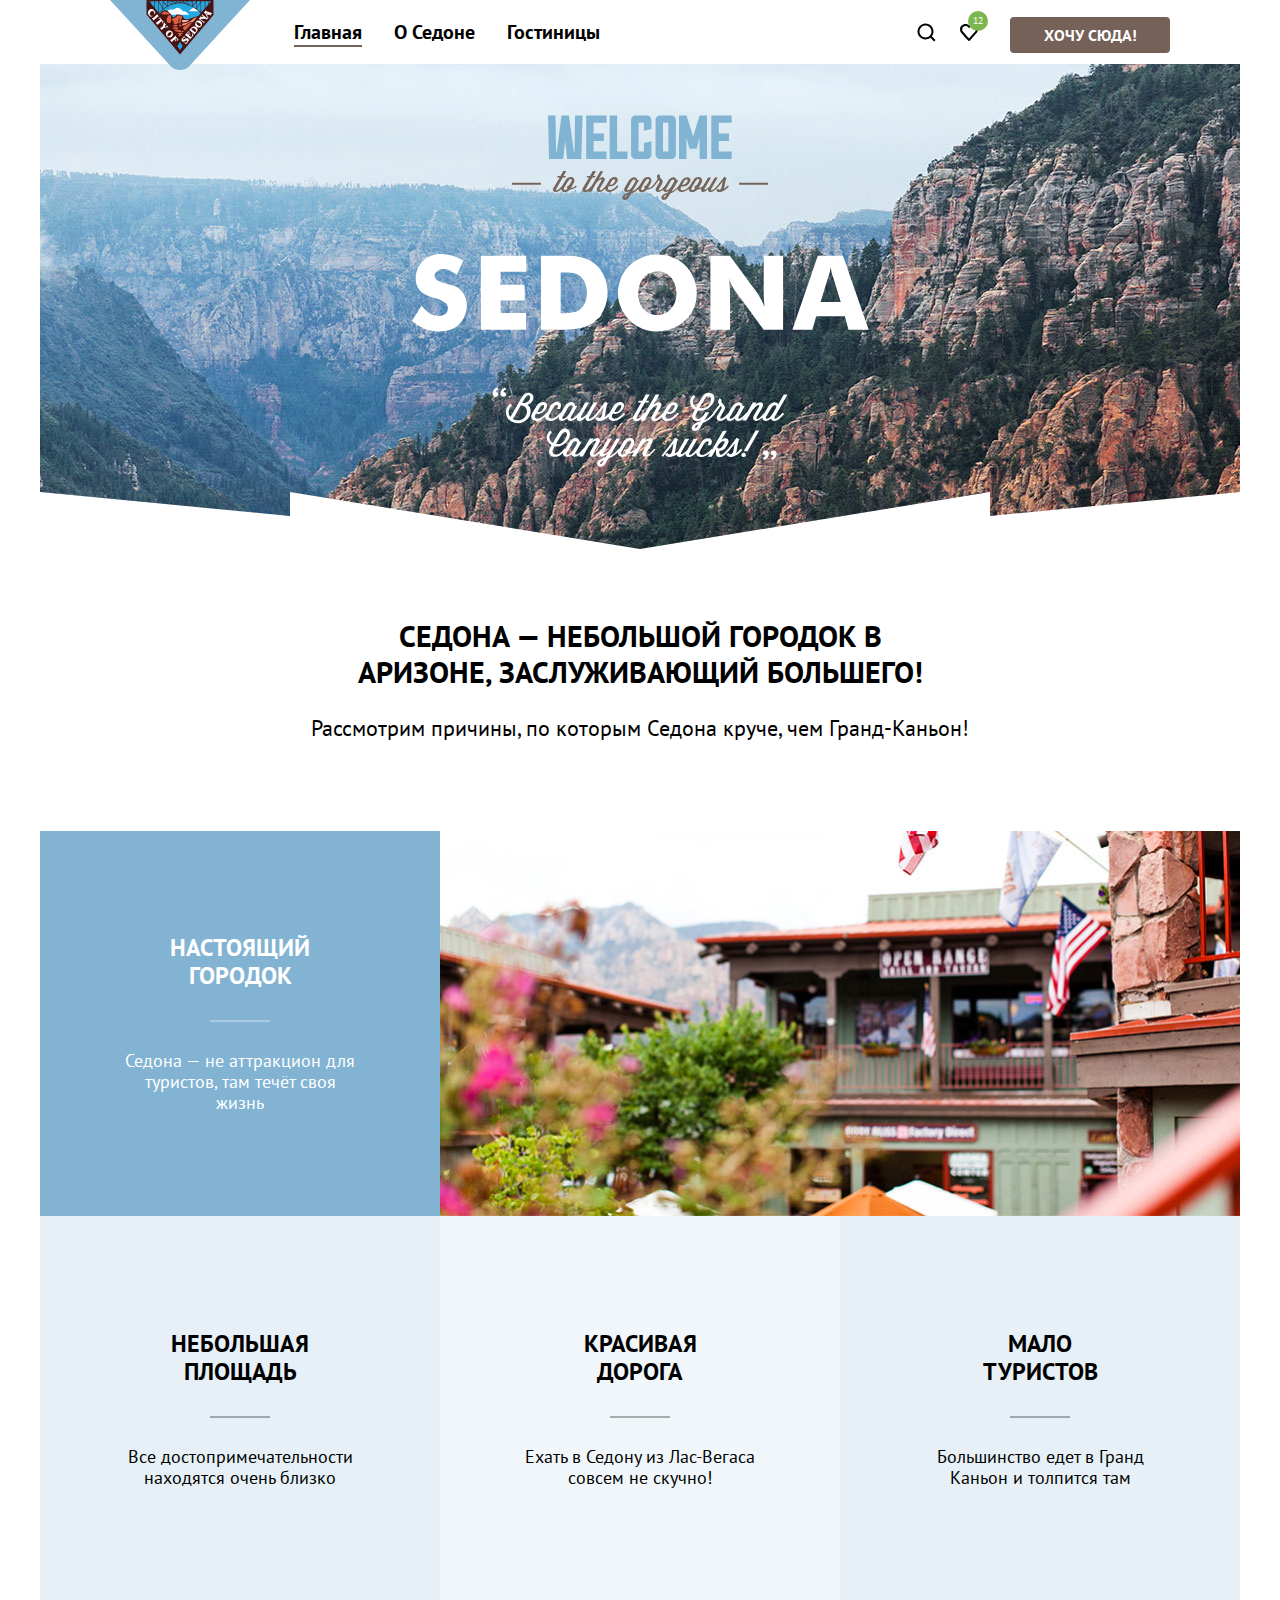
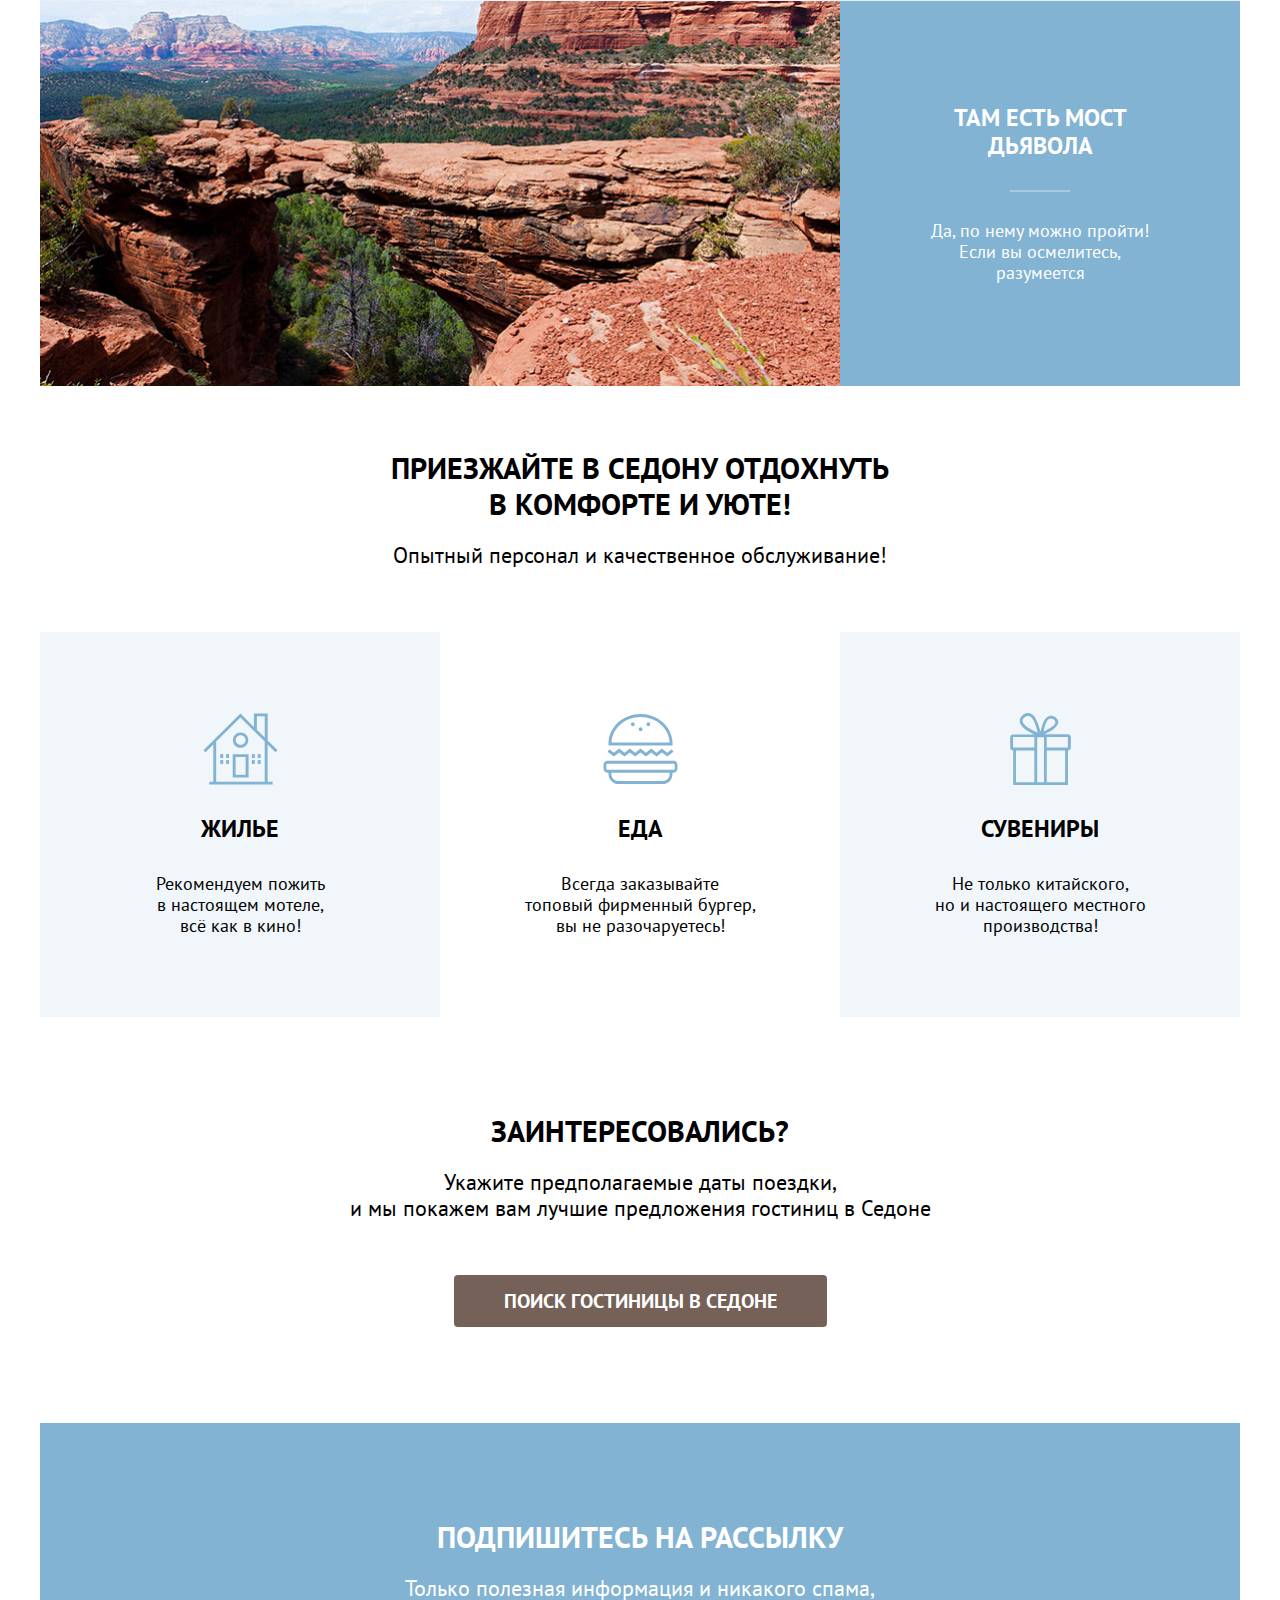
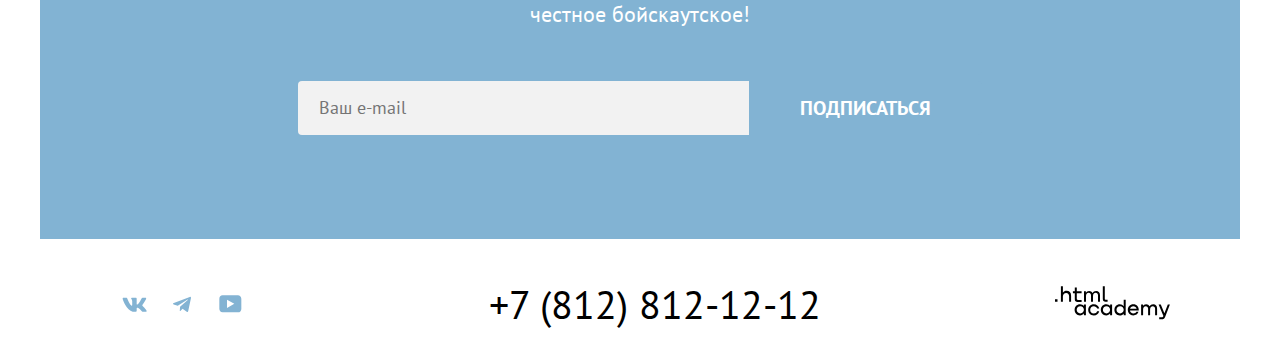
==== commit 45946e69: "вносит правки в header" ====
--- a/index.html
+++ b/index.html
@@ -50,7 +50,7 @@
               <span class="favorite-counter">12</span>
             </a>
             <!-- </div> -->
-          <li class="navigation-item navigation-link">
+          <li class="navigation-item navigation-item-button navigation-link">
             <!--Сделаю кнопку-->
             <a class="button header-button" href="catalog.html">Хочу сюда!</a>
           </li>
--- a/styles/styles.css
+++ b/styles/styles.css
@@ -1,3 +1,10 @@
+/*
+* Prefixed by https://autoprefixer.github.io
+* PostCSS: v8.4.14,
+* Autoprefixer: v10.4.7
+* Browsers: last 4 Chrome version,last 4 Firefox version,last 4 Safari version
+*/
+
 @font-face {
   font-family: "PT Sans";
   font-style: normal;
@@ -84,16 +91,15 @@
   text-align: center;
   padding-top: 5px;
   margin: 0;
-  top: -9px;
-  left: 8px;
+  top: -32px;
+  left: 20px;
 }
 
 .navigation-list {
   list-style: none;
   margin: 0;
-  padding: 0;
   width: 510px;
-  height: 24px;
+  min-height: 24px;
   padding: 20px 0;
   display: flex;
   flex-direction: row;
@@ -105,13 +111,11 @@
 .navigation-list .navigation-link-current {
   text-decoration: none;
   border-bottom: 2px solid #756257;
-  padding-bottom: 17px;
 }
 
 .navigation-list .navigation-link:hover {
   text-decoration: none;
   border-bottom: 2px solid #756257;
-  padding-bottom: 17px;
 }
 
 
@@ -130,16 +134,27 @@
 }
 
 .navigation-icon-item {
-  position: relative
-}
-
-
+  position: relative;
+
+}
+
+.navigation-user .navigation-item {
+  min-width: 20px;
+  margin: 0;
+}
+
+/* .navigation-user:last-child {
+  min-width: 160px;
+  box-sizing: border-box;
+  padding: 0;
+} */
 
 .navigation-item {
   display: block;
   padding: 0;
   margin: 0;
   margin-right: 32px;
+  box-sizing: border-box;
 }
 
 .navigation-icon {
@@ -149,14 +164,21 @@
   left: 0;
   margin: auto;
   fill: black;
-}
-
-.navigation-item:last-child {
-  margin: 0;
+  padding: 22px 12px;
+}
+
+.navigation-item-button {
+  display: block;
+
+  padding: 0;
+  padding-left: 20px;
+  min-width: 180px;
+
 }
 
 .header-button {
   min-width: 160px;
+  margin: 0 auto;
 }
 
 .main-index {
@@ -212,12 +234,6 @@
   margin-bottom: 82px;
 }
 
-
-
-/* .big-button {
-  font-size: 20px;
-  /* line-height: 36px; */
-}
 
 .title-container {
   display: flex;
@@ -744,6 +760,7 @@
   font-weight: 700;
   line-height: 24px;
   padding: 12px 20px;
+  appearance: none;
 }
 
 .price-filter-field-lowest {
@@ -754,6 +771,13 @@
 .price-filter-field-highest {
   border-top-right-radius: 4px;
   border-bottom-right-radius: 4px;
+}
+
+input::-webkit-outer-spin-button,
+input::-webkit-inner-spin-button {
+  display: none;
+  -webkit-appearance: none;
+  margin: 0;
 }
 
 .range {
@@ -803,6 +827,7 @@
 
 .range-input::-webkit-outer-spin-button,
 .range-input::-webkit-inner-spin-button {
+  -webkit-appearance: none;
   appearance: none;
   margin: 0;
 }
@@ -855,7 +880,6 @@
   font: inherit;
   letter-spacing: inherit;
   word-spacing: inherit;
-  -moz-appearance: none;
   -webkit-appearance: none;
   appearance: none;
   /* рамка и отступы */
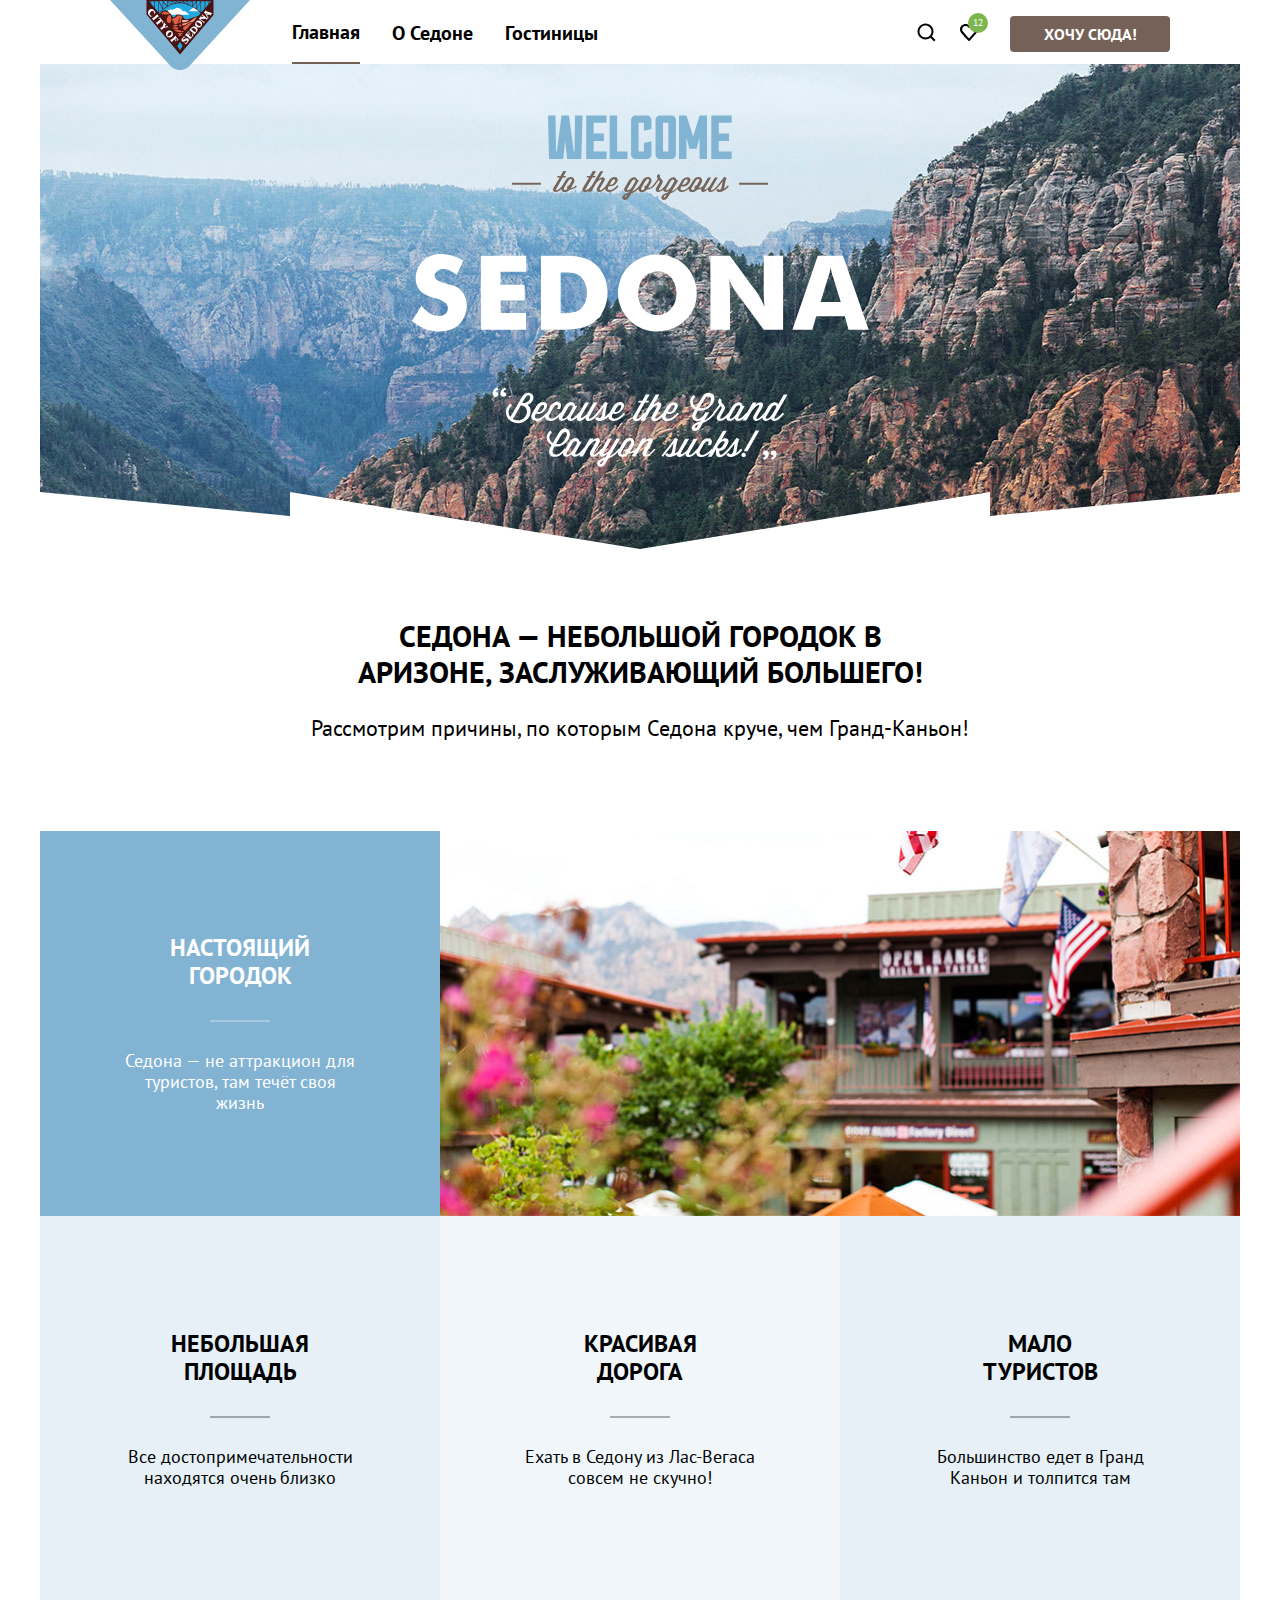
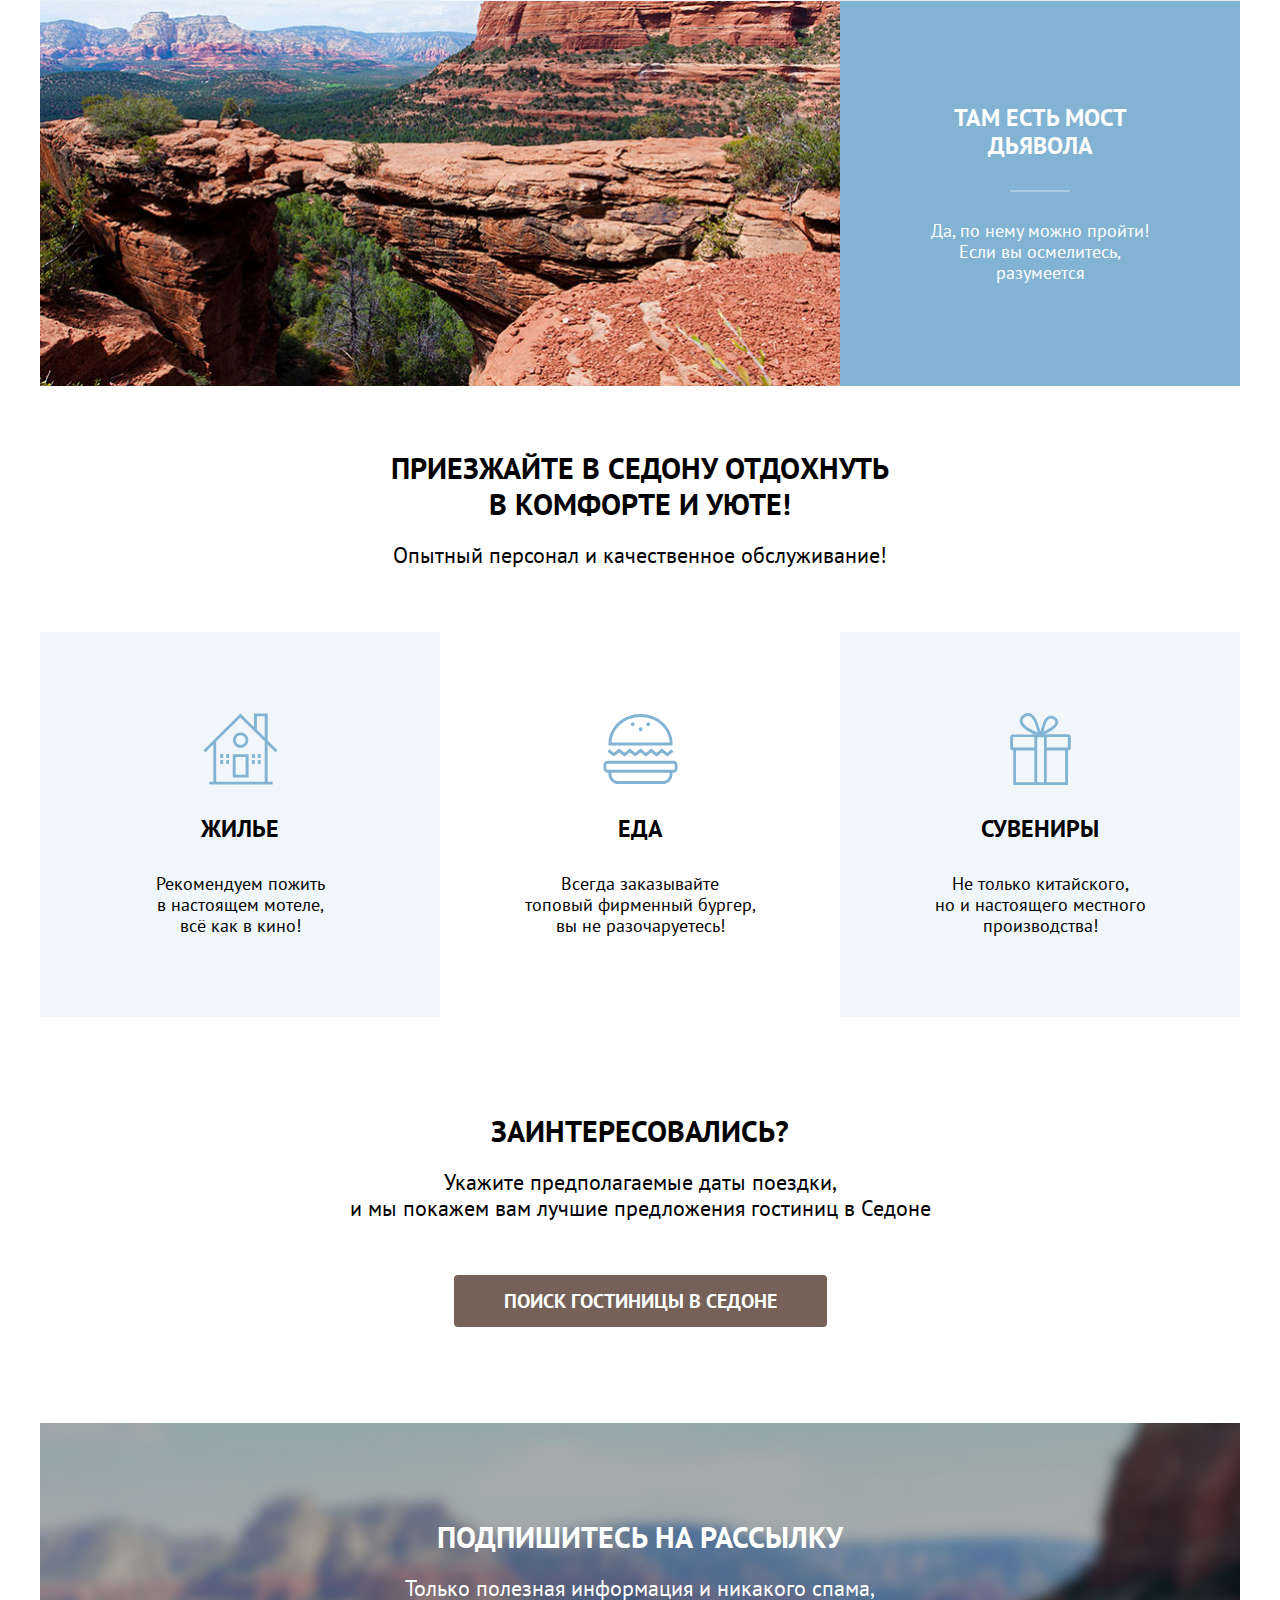
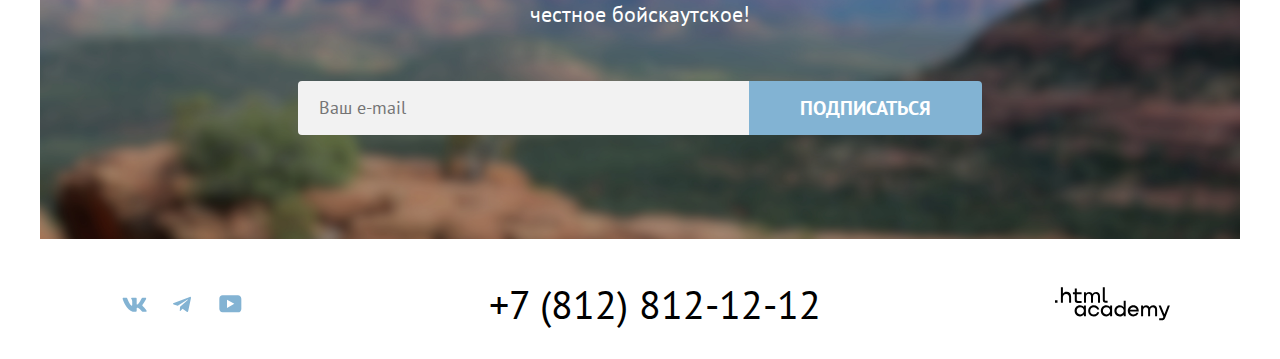
==== commit 077470b3: "исправляет замечания" ====
--- a/index.html
+++ b/index.html
@@ -26,8 +26,8 @@
           </li>
         </ul>
         <ul class="navigation-user">
-          <li class="navigation-item navigation-icon-item">
-            <a class="navigation-link" href="#">
+          <li class="navigation-icon-item">
+            <a class="navigation-link-icon" href="#">
               <svg class="navigation-icon" aria-hidden="true" focusable="false" width="20" height="20"
                 viewBox="0 0 20 20" fill="none" xmlns="http://www.w3.org/2000/svg">
                 <path
@@ -37,9 +37,9 @@
               <span class="visually-hidden">Найти на сайте.</span>
             </a>
           </li>
-          <li class="navigation-item navigation-icon-item">
-            <!-- <div class="favorite"> -->
-            <a class="navigation-link navigation-link-favorite" href="#">
+          <li class="navigation-icon-item">
+
+            <a class="navigation-link-icon navigation-link-favorite" href="#">
               <svg class="navigation-icon navigation-icon-favorite" aria-hidden="true" focusable="false" width="18"
                 height="17" viewBox="0 0 18 17" fill="none" xmlns="http://www.w3.org/2000/svg">
                 <path
@@ -49,9 +49,9 @@
               <span class="visually-hidden">Избранное.</span>
               <span class="favorite-counter">12</span>
             </a>
-            <!-- </div> -->
-          <li class="navigation-item navigation-item-button navigation-link">
-            <!--Сделаю кнопку-->
+
+          <li class="navigation-icon-item navigation-item-button">
+
             <a class="button header-button" href="catalog.html">Хочу сюда!</a>
           </li>
         </ul>
@@ -69,14 +69,11 @@
           alt="Sedona.">
       </section>
 
-
       <section class="advantages" data-test="advantages">
         <div class="title-container title-container-advantages">
           <h2 class="title main-advantages-title">Седона — небольшой городок в Аризоне, заслуживающий большего!</h2>
           <p class="descriptions">Рассмотрим причины, по которым Седона круче, чем Гранд-Каньон!</p>
         </div>
-
-
 
         <ul class="advantages-list">
           <li class="advantages-item">
@@ -156,7 +153,7 @@
             <input class="subscription-field" placeholder="Ваш e-mail" type="email" id="subscription-mail"
               name="subscription-email" required>
             <button class="subscription-button" type="submit">
-              <span>Подписаться</span>
+              Подписаться
             </button>
           </form>
         </div>
@@ -195,12 +192,9 @@
                   <path fill-rule="evenodd" clip-rule="evenodd"
                     d="M16.785 0.955705L0.840489 7.1042C-0.247661 7.54126 -0.241365 8.14828 0.640845 8.41897L4.73445 9.69597L14.2058 3.72014C14.6537 3.44766 15.0629 3.59424 14.7265 3.89281L7.05283 10.8183H7.05103L7.05283 10.8192L6.77045 15.0387C7.18413 15.0387 7.36669 14.8489 7.59871 14.625L9.58705 12.6915L13.7229 15.7464C14.4855 16.1664 15.0332 15.9506 15.2229 15.0405L17.9379 2.2453C18.2158 1.13107 17.5126 0.626562 16.785 0.955705Z" />
                 </svg>
-
                 <span class="visually-hidden">Telegram.</span>
               </a>
             </li>
-
-
             <li class="social-list-item social-list-item-yt">
               <a href="https://www.youtube.com/user/htmlacademyru">
                 <svg class="social-icon" aria-hidden="true" focusable="false" width="23" height="18" viewBox="0 0 23 18"
@@ -229,28 +223,24 @@
         </section>
       </div>
     </footer>
-
     <div class="modal-container">
       <div class="modal modal-booking">
-
         <section class="modal-content">
           <button class="modal-close-button">
             <span class="visually-hidden">Закрыть</span>
           </button>
           <h2 class="title-modal">Поиск гостиницы в Седоне</h2>
           <form class="booking-form" action="https://echo.htmlacademy.ru/" method="post">
-            <label class="form-label">
-              <span>Дата Заезда</span>
+            <label class="form-label">Дата заезда
               <input class="field" type="text" id="check-in-date" name="check-in-date" placeholder="Укажите дату"
                 value="27 апреля 2020">
-              <div class="index-field-date-icon"></div>
+              <a class="index-field-date-icon"></a>
             </label>
             <span class="additional-span fail-span">Мы не можем отправить вас в прошлое</span>
-            <label class="form-label">
-              <span>Дата Выезда</span>
+            <label class="form-label">Дата выезда
               <input class="field" type="text" id="check-out-date" name="check-out-date" placeholder="Укажите дату"
                 value="1 сентября 2021">
-              <div class="index-field-date-icon"></div>
+              <a class="index-field-date-icon"></a>
             </label>
             <span class="additional-span">На эти даты есть свободные номера. Пока есть.</span>
             <div class="guests-counter">
@@ -269,9 +259,7 @@
               </div>
 
 
-              <label class="form-label-guests form-label-guests-child" for="child-guests-number">Дети:
-
-              </label>
+              <label class="form-label-guests form-label-guests-child" for="child-guests-number">Дети:</label>
               <button class="information-button">
                 <span class="visually-hidden">Примечание</span>
                 <div class="popover popover-info">
@@ -280,6 +268,8 @@
                 </div>
               </button>
 
+
+
               <div class="guests-field-wrapper">
                 <button class="number-button number-button-minus">
                   <span class="visually-hidden">Минус 1 гость</span>
@@ -299,12 +289,8 @@
           </form>
 
         </section>
-
-
       </div>
     </div>
-
-
   </body>
 
 </html>
--- a/styles/styles.css
+++ b/styles/styles.css
@@ -23,14 +23,17 @@
 
 html {
   height: 100%;
+  min-width: 1200px;
+  margin: 0 auto;
+  overflow-x: scroll;
 }
 
 body {
-  margin: 0;
-  display: flex;
+  display: flex;
+  width: 1200px;
   flex-direction: column;
   align-items: center;
-  max-width: 1060x;
+  min-width: 1200px;
   margin: 0 auto;
   min-height: 100%;
   font-family: "PT Sans", sans-serif;
@@ -55,16 +58,21 @@
   margin: 0;
   justify-content: space-between;
   height: 64px;
+  position: relative;
 
 }
 
 .logo {
-  position: relative;
+  position: absolute;
   margin-right: 44px;
 
 }
 
 .navigation-link {
+  display: block;
+  margin: 0;
+  padding: 20px 0 18px 0;
+  height: 24px;
   font-weight: 700;
   font-size: 20px;
   line-height: 24px;
@@ -96,11 +104,13 @@
 }
 
 .navigation-list {
+  box-sizing: border-box;
   list-style: none;
   margin: 0;
+  padding: 0;
+  margin-left: 182px;
   width: 510px;
   min-height: 24px;
-  padding: 20px 0;
   display: flex;
   flex-direction: row;
   flex-wrap: wrap;
@@ -115,7 +125,7 @@
 
 .navigation-list .navigation-link:hover {
   text-decoration: none;
-  border-bottom: 2px solid #756257;
+  opacity: 0.6;
 }
 
 
@@ -123,14 +133,12 @@
   list-style: none;
   margin: 0;
   padding: 0;
-  width: 300px;
   margin-left: auto;
   display: flex;
   flex-direction: row;
   flex-wrap: wrap;
   justify-content: flex-end;
-  align-items: center;
-
+  align-items: center
 }
 
 .navigation-icon-item {
@@ -143,11 +151,7 @@
   margin: 0;
 }
 
-/* .navigation-user:last-child {
-  min-width: 160px;
-  box-sizing: border-box;
-  padding: 0;
-} */
+
 
 .navigation-item {
   display: block;
@@ -169,16 +173,19 @@
 
 .navigation-item-button {
   display: block;
-
   padding: 0;
   padding-left: 20px;
-  min-width: 180px;
-
+  margin: 0 auto;
 }
 
 .header-button {
   min-width: 160px;
-  margin: 0 auto;
+  min-height: 36px;
+  margin: auto 0;
+  font-size: 16px;
+  font-weight: 700;
+  text-transform: uppercase;
+  line-height: 20px;
 }
 
 .main-index {
@@ -186,7 +193,7 @@
 }
 
 .main-container {
-  width: 1200px;
+  width: 100%;
   flex-grow: 1;
   height: 100%;
 }
@@ -368,39 +375,6 @@
 }
 
 
-/* .advantages-line {
-  width: 60px;
-  height: 2px;
-  border: none;
-  background: rgba(0, 0, 0, 0.3);
-
-}
-
-.advantages-line-edge {
-  width: 60px;
-  height: 2px;
-  border: none;
-  background: rgba(255, 255, 255, 0.3);
-  margin: 0 auto;
-} */
-
-/* .advantages-line:first-child {
-  width: 60px;
-  height: 2px;
-  border: none;
-  background: rgba(255, 255, 255, 0.3);
-  margin: 0 auto;
-}
-
-.advantages-line:last-child {
-  width: 60px;
-  height: 2px;
-  border: none;
-  background: rgba(255, 255, 255, 0.3);
-  margin: 0 auto;
-} */
-
-
 .advantages-item-picture {
   display: block;
   margin: auto;
@@ -760,6 +734,7 @@
   font-weight: 700;
   line-height: 24px;
   padding: 12px 20px;
+  -webkit-appearance: none;
   appearance: none;
 }
 
@@ -778,6 +753,10 @@
   display: none;
   -webkit-appearance: none;
   margin: 0;
+}
+
+input[type=number] {
+  -moz-appearance: textfield;
 }
 
 .range {
@@ -882,7 +861,6 @@
   word-spacing: inherit;
   -webkit-appearance: none;
   appearance: none;
-  /* рамка и отступы */
   height: 49px;
   width: 292px;
   border: 1px #E5E5E5 solid;
@@ -934,7 +912,6 @@
 }
 
 .view-button:focus {
-  /*Почему выбора состояния иконка остается подсвеченной голубым?*/
   border: 2px solid #68A2CA;
 }
 
@@ -1035,7 +1012,6 @@
   text-decoration: none;
 }
 
-
 .pagination-link-current {
   background: #F2F2F2;
   color: #000000;
@@ -1061,7 +1037,6 @@
   color: #000000;
 
 }
-
 
 .pagination-link:not(.pagination-link-current):hover,
 .pagination-link:not(.pagination-link-current):not(.pagination-disabled):focus {
@@ -1081,6 +1056,7 @@
   overflow: hidden;
 }
 
+/* звезды отеля */
 
 .star-1 {
   height: 18px;
@@ -1127,6 +1103,8 @@
   background-position: 0 0, 24px 0, 48px 0, 72px 0, 96px 0;
   align-self: center;
 }
+
+/* footer */
 
 .footer-container {
   width: 1200px;
@@ -1168,8 +1146,6 @@
   fill: #83B3D3;
 }
 
-
-
 .social-list-item {
   display: block;
   width: 48px;
@@ -1177,8 +1153,6 @@
   margin: 0;
   padding: 0;
   position: relative;
-
-
 }
 
 .social-list-item:last-child {
@@ -1227,7 +1201,6 @@
   color: rgba(117, 97, 87, 0.30);
 }
 
-
 .footer-made-by {
   width: 115px;
   height: 40px;
@@ -1241,7 +1214,6 @@
 .logo:hover svg {
   fill: #756157
 }
-
 
 .logo:focus svg {
   fill: #756157
@@ -1260,9 +1232,10 @@
   margin: 0 auto;
 }
 
+/* стили кнопок */
 
 .button {
-  display: inline-block;
+  display: block;
   box-sizing: border-box;
   font-family: inherit;
   text-align: center;
@@ -1285,8 +1258,6 @@
   font-size: 20px;
   line-height: 36px;
 }
-
-
 
 .button-rating {
   display: inline-block;
@@ -1361,6 +1332,8 @@
   border: 2px #83B3D3 solid;
 }
 
+/* modal */
+
 .modal-container {
   position: fixed;
   top: 0;
@@ -1415,7 +1388,6 @@
 
 .modal-close-button:focus {
   border: 2px #83B3D3 solid;
-
 }
 
 .field {
@@ -1437,6 +1409,7 @@
 
 .index-field-date-icon {
   position: absolute;
+  margin: 0;
   padding: 0;
   top: 50%;
   transform: translateY(-50%);
@@ -1450,22 +1423,18 @@
 }
 
 .form-label {
-  display: flex;
-  flex-direction: row;
-  align-items: center;
-  position: relative;
-  margin-bottom: 4px;
-}
-
-.form-label span {
-  width: 137px;
+  display: grid;
+  grid-template-columns: 137px auto;
   font-size: 20px;
   font-family: PT Sans;
   font-weight: 700;
   text-transform: capitalize;
   line-height: 24px;
-  padding: 12px 0;
-}
+  align-items: center;
+  position: relative;
+  margin-bottom: 4px;
+}
+
 
 .additional-span {
   display: block;
@@ -1476,7 +1445,6 @@
   font-size: 16px;
   font-family: PT Sans;
   font-weight: 400;
-
 }
 
 .fail-span {
@@ -1489,8 +1457,6 @@
   flex-direction: row;
   width: 577px;
   margin-bottom: 48px;
-
-
 }
 
 .form-label-guests {
@@ -1518,7 +1484,6 @@
 
 .form-label-guests-child {
   margin-left: 88px;
-  /* position: relative; */
 }
 
 .number-button {
@@ -1551,7 +1516,6 @@
   opacity: 1;
 }
 
-/* Рамка не меняет цвет??? */
 .number-button:focus {
   opacity: 1;
   border: 2px #82B3D3 solid;
@@ -1578,14 +1542,10 @@
   height: 48px;
 }
 
-
 .popover {
   width: 256px;
   min-height: 143px;
   box-sizing: border-box;
-  /* background-image: url("../image/index/svg/triangle-background.svg");
-  background-position: 120px 300px;
-  background-repeat: no-repeat; */
   background-color: #333333;
   border: none;
   border-radius: 10px;
@@ -1615,8 +1575,6 @@
   transform: translateX(-50%);
 }
 
-
-
 .popover-content {
   background-color: #333333;
   color: white;
@@ -1629,8 +1587,6 @@
   border: none;
 }
 
-
-
 .modal-container-for-data-test {
   display: flex;
 }
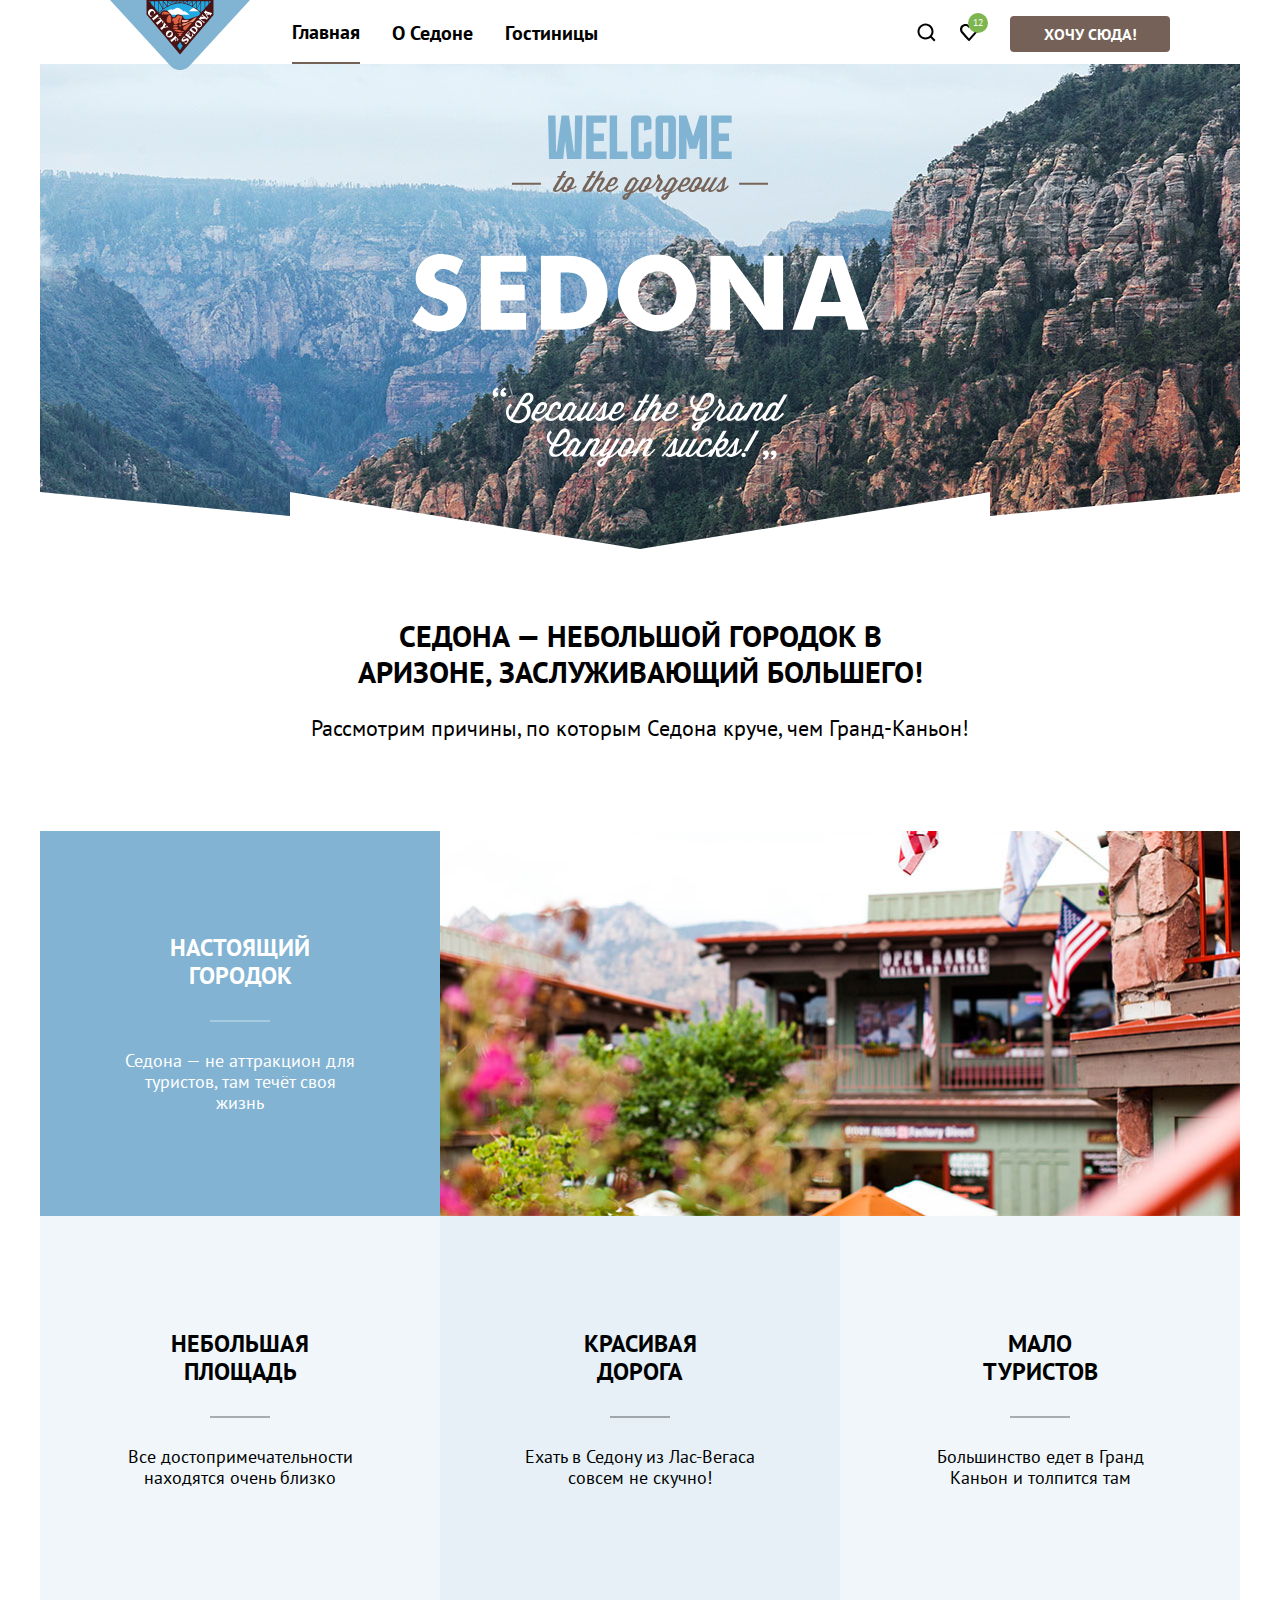
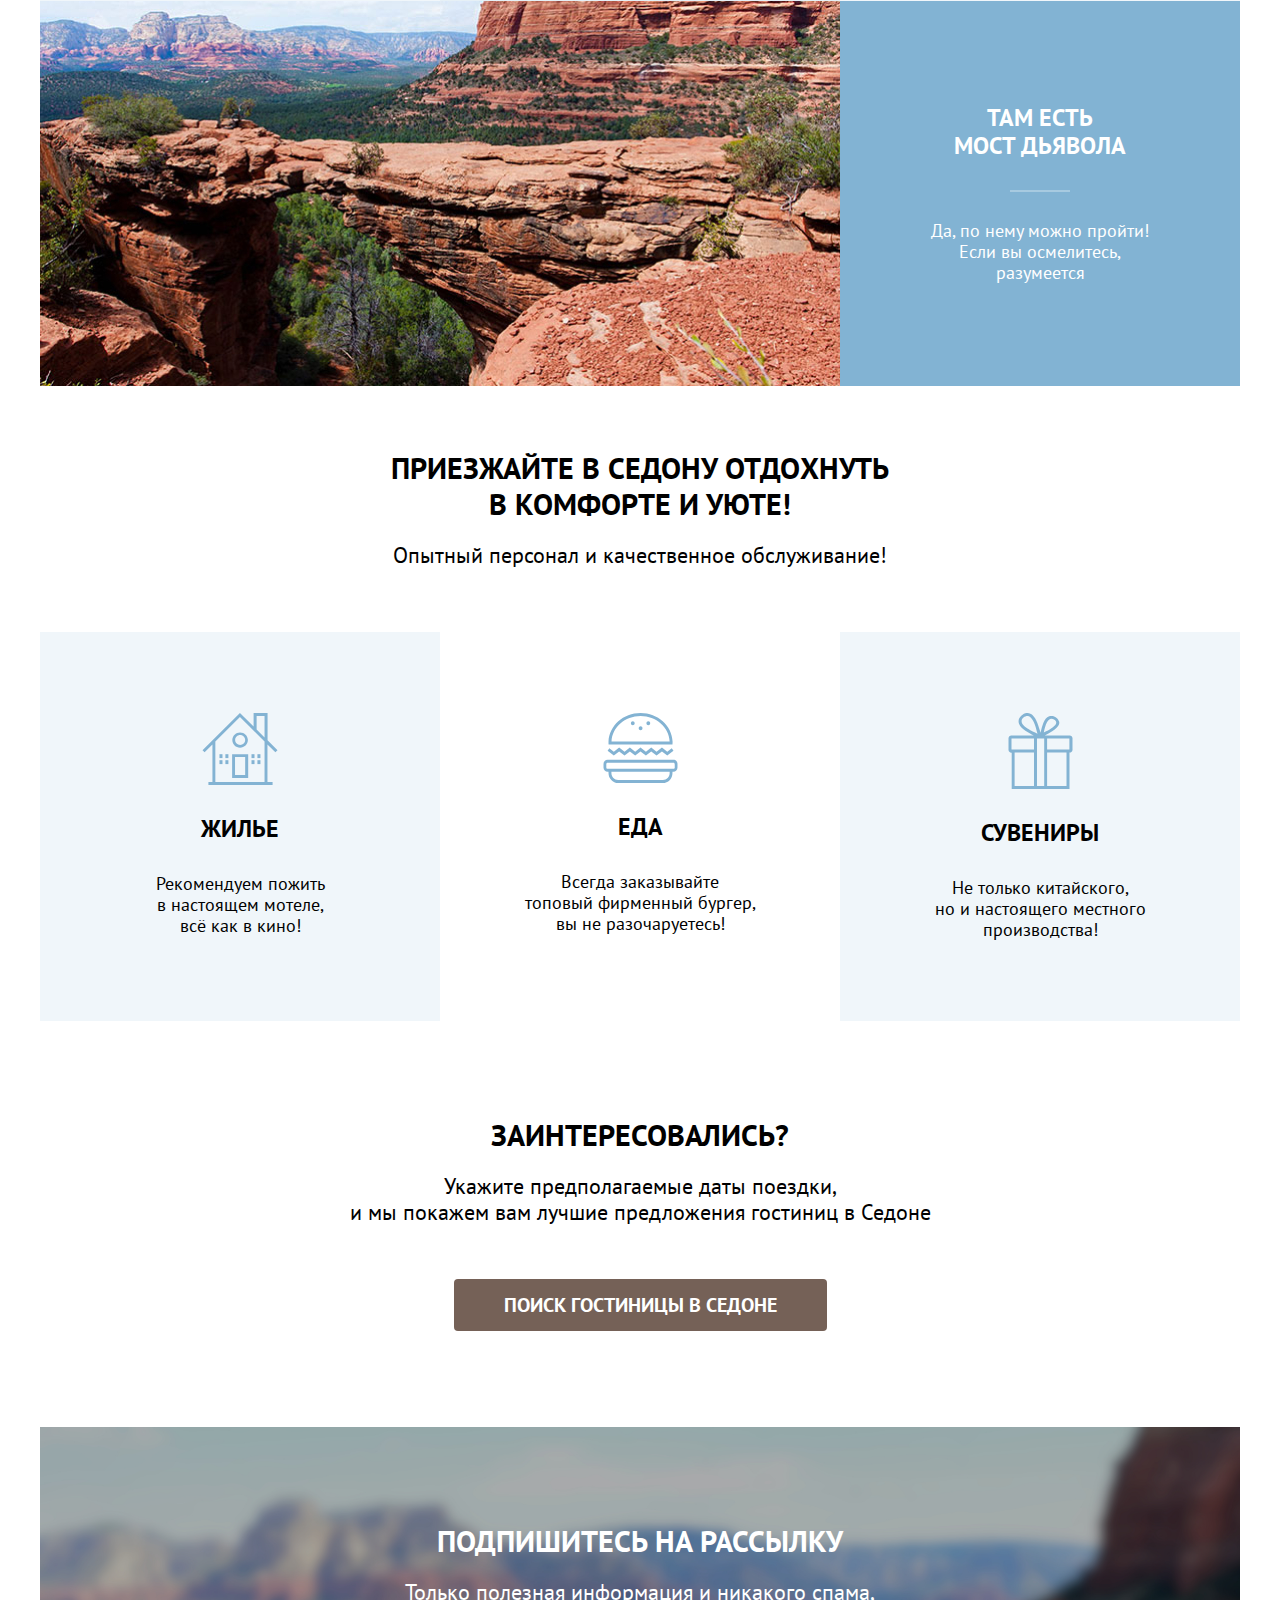
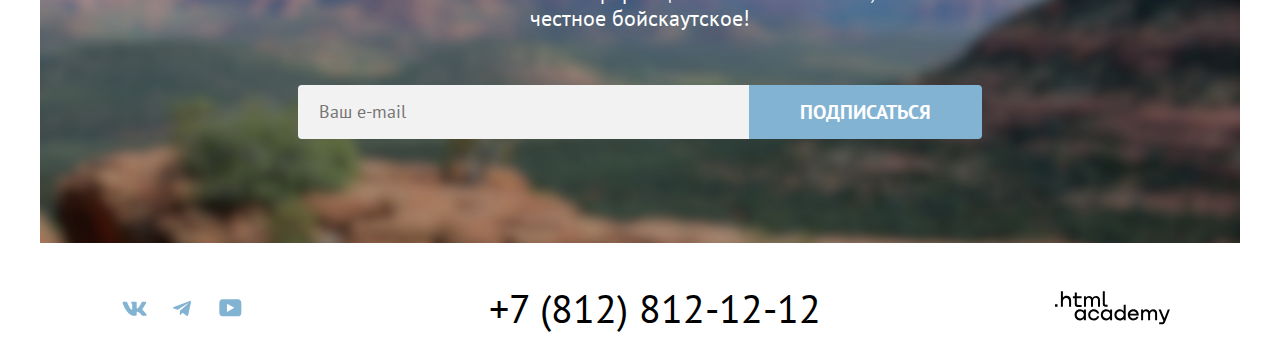
==== commit 10fd962a: "Merge pull request #13 from Xenia-Ale/master" ====
--- a/index.html
+++ b/index.html
@@ -5,7 +5,8 @@
     <meta charset="utf-8">
     <title>Седона: главная страница</title>
     <link rel="stylesheet" href="styles/styles.css">
-    <link rel="icon" href="favicon.ico"><!-- 32×32 -->
+    <link rel="icon" href="favicon.ico">
+    <link rel="icon" type="image/png" sizes="32x32" href="images/index/favicon.png">
   </head>
 
   <body>
@@ -76,11 +77,11 @@
         </div>
 
         <ul class="advantages-list">
-          <li class="advantages-item">
-            <h3 class="advantages-title">Настоящий городок</h3>
-            <p class="advantages-description">Седона — не аттракцион для туристов, там течёт своя жизнь</p>
-          </li>
-          <li class="advantages-item-picture">
+          <li class="advantages-item-with-picture">
+            <div class="advantages-item">
+              <h3 class="advantages-title">Настоящий городок</h3>
+              <p class="advantages-description">Седона — не аттракцион для туристов, там течёт своя жизнь</p>
+            </div>
             <img class="advantages-image" src="image/index/jpeg/advantages-photo-1.jpg" width="800" height="385"
               alt="Городской пейзаж.">
           </li>
@@ -96,13 +97,13 @@
             <h3 class="advantages-title">Мало<br>туристов</h3>
             <p class="advantages-description">Большинство едет в Гранд Каньон и толпится там</p>
           </li>
-          <li class="advantages-item-picture">
+          <li class="advantages-item-with-picture">
+            <div class="advantages-item">
+              <h3 class="advantages-title">Там есть мост&nbsp;дьявола</h3>
+              <p class="advantages-description">Да, по нему можно пройти! Если вы осмелитесь, разумеется</p>
+            </div>
             <img class="advantages-image" src="image/index/jpeg/advantages-photo-2.jpg" width="800" height="385"
               alt="Фото каньона.">
-          </li>
-          <li class="advantages-item ">
-            <h3 class="advantages-title">Там есть мост дьявола</h3>
-            <p class="advantages-description">Да, по нему можно пройти! Если вы осмелитесь, разумеется</p>
           </li>
         </ul>
       </section>
@@ -114,20 +115,63 @@
         <ul class="services-list">
           <li class="services-item">
             <h3 class="services-title">Жилье</h3>
-            <img class="services-image" src="image/index/svg/icon-service-housing.svg" width="75" height="72"
-              alt="Жилье.">
+            <svg class="services-image" aria-hidden="true" focusable="false" width="76" height="72" viewBox="0 0 76 72"
+              fill="none" xmlns="http://www.w3.org/2000/svg">
+              <path d="M30.1185 65H46.1827V41.2H30.1185V65ZM33.0301 44.1H43.1707V62.1H33.0301V44.1Z" fill="#83B3D3" />
+              <path
+                d="M73.3916 39.3L75.5 37.2L65.5602 27.3V0H51.6044V13.6L37.9498 0L0.5 37.2L2.60843 39.3L10.4398 31.5V69.1H6.42369V72H70.5803V69.1H65.4598V31.5L73.3916 39.3ZM62.5482 69.1H13.3514V28.5L37.9498 4.1L62.5482 28.5V69.1ZM62.5482 24.4L54.6165 16.5V2.9H62.5482V24.4Z"
+                fill="#83B3D3" />
+              <path
+                d="M30.3193 27.1C30.3193 31.4 33.8333 34.8 38.0502 34.8C42.3675 34.8 45.8815 31.3 45.8815 27.1C45.8815 22.8 42.3675 19.4 38.0502 19.4C33.8333 19.4 30.3193 22.8 30.3193 27.1ZM38.1506 22.1C40.8614 22.1 43.1707 24.3 43.1707 27C43.1707 29.7 40.9618 31.9 38.1506 31.9C35.4398 31.9 33.1305 29.7 33.1305 27C33.1305 24.3 35.3394 22.1 38.1506 22.1Z"
+                fill="#83B3D3" />
+              <path d="M20.4799 41.2H17.4679V45.1H20.4799V41.2Z" fill="#83B3D3" />
+              <path d="M26.4036 41.2H23.3916V45.1H26.4036V41.2Z" fill="#83B3D3" />
+              <path d="M20.4799 47.2H17.4679V51.1H20.4799V47.2Z" fill="#83B3D3" />
+              <path d="M26.4036 47.2H23.3916V51.1H26.4036V47.2Z" fill="#83B3D3" />
+              <path d="M52.508 41.2H49.496V45.1H52.508V41.2Z" fill="#83B3D3" />
+              <path d="M58.4317 41.2H55.4197V45.1H58.4317V41.2Z" fill="#83B3D3" />
+              <path d="M52.508 47.2H49.496V51.1H52.508V47.2Z" fill="#83B3D3" />
+              <path d="M58.4317 47.2H55.4197V51.1H58.4317V47.2Z" fill="#83B3D3" />
+            </svg>
+
             <p class="services-description">Рекомендуем пожить в&nbsp;настоящем мотеле,<br>всё как в кино!</p>
           </li>
           <li class="services-item">
             <h3 class="services-title">Еда</h3>
-            <img class="services-image" src="image/index/svg/icon-service-food.svg" width="75" height="72" alt="Еда.">
-            <p class="services-description">Всегда заказывайте топовый&nbsp;фирменный&nbsp;бургер, вы не разочаруетесь!
+            <svg class="services-image" aria-hidden="true" focusable="false" width="75" height="70" viewBox="0 0 75 70"
+              fill="none" xmlns="http://www.w3.org/2000/svg">
+
+              <path
+                d="M70.5757 46.7H4.6103C2.30452 46.7 0.5 48.6 0.5 51V54.5C0.5 56.9 2.40477 58.8 4.6103 58.8H5.51257V59.9C5.51257 65.4 9.82337 70 15.1367 70H59.8488C65.1621 70 69.4729 65.5 69.4729 59.9V58.8H70.3752C72.681 58.8 74.4855 56.9 74.4855 54.5V51C74.686 48.7 72.7812 46.7 70.5757 46.7ZM66.6659 59.9C66.6659 63.8 63.6583 66.9 59.949 66.9H15.1367C11.4274 66.9 8.41985 63.7 8.41985 59.9V58.8H66.6659V59.9ZM71.7787 54.5C71.7787 55.2 71.1772 55.8 70.5757 55.8H4.51005C3.80829 55.8 3.30704 55.2 3.30704 54.5V51C3.30704 50.3 3.90855 49.7 4.51005 49.7H70.4754C71.1772 49.7 71.6784 50.3 71.6784 51C71.7787 51 71.7787 54.5 71.7787 54.5Z"
+                fill="#83B3D3" />
+              <path
+                d="M16.1392 38.4L21.5528 42.5L26.8661 38.4L32.1794 42.5L37.4927 38.4L42.9063 42.5L48.2196 38.4L53.5329 42.5L58.9465 38.4L64.2598 42.5L70.4754 37.8L68.7711 35.3L64.2598 38.7L58.9465 34.6L53.5329 38.7L48.2196 34.6L42.9063 38.7L37.4927 34.6L32.1794 38.7L26.8661 34.6L21.5528 38.7L16.1392 34.6L10.8259 38.7L6.31458 35.3L4.6103 37.8L10.8259 42.5L16.1392 38.4Z"
+                fill="#83B3D3" />
+              <path
+                d="M8.52011 31.5H69.4729C69.4729 30.9 69.5732 30.3 69.5732 29.6C69.5732 29.2 69.5732 28.8 69.5732 28.4C68.8714 12.7 54.8362 0 37.593 0C20.2495 0 6.21432 12.7 5.51257 28.5C5.51257 28.9 5.51257 29.3 5.51257 29.7C5.51257 30.3 5.50815 30.9 5.6084 31.5H8.52011ZM37.593 3C53.2322 3 66.0644 14.3 66.6659 28.5H8.52011C9.12161 14.4 21.9538 3 37.593 3Z"
+                fill="#83B3D3" />
+              <path
+                d="M37.593 17.3C38.645 17.3 39.4978 16.4046 39.4978 15.3C39.4978 14.1954 38.645 13.3 37.593 13.3C36.541 13.3 35.6882 14.1954 35.6882 15.3C35.6882 16.4046 36.541 17.3 37.593 17.3Z"
+                fill="#83B3D3" />
+              <path
+                d="M29.7734 12.2C30.8254 12.2 31.6782 11.3046 31.6782 10.2C31.6782 9.09543 30.8254 8.2 29.7734 8.2C28.7214 8.2 27.8686 9.09543 27.8686 10.2C27.8686 11.3046 28.7214 12.2 29.7734 12.2Z"
+                fill="#83B3D3" />
+              <path
+                d="M45.3123 12.2C46.3643 12.2 47.2171 11.3046 47.2171 10.2C47.2171 9.09543 46.3643 8.2 45.3123 8.2C44.2604 8.2 43.4076 9.09543 43.4076 10.2C43.4076 11.3046 44.2604 12.2 45.3123 12.2Z"
+                fill="#83B3D3" />
+            </svg>
+            <p class="services-description">Всегда заказывайте топовый&nbsp;фирменный&nbsp;бургер, вы не
+              разочаруетесь!
             </p>
           </li>
           <li class="services-item">
             <h3 class="services-title">Сувениры</h3>
-            <img class="services-image" src="image/index/svg/icon-service-souvenirs.svg" width="75" height="72"
-              alt="Сувениры.">
+            <svg class="services-image" aria-hidden="true" focusable="false" width="65" height="76" viewBox="0 0 65 76"
+              fill="none" xmlns="http://www.w3.org/2000/svg">
+              <path
+                d="M61.6 22.4625H61.5H36.8C50.6 15.5576 51.7 11.1546 51.2 8.75288C50 4.75007 45.5 1.74797 41.2 3.34909C35.6 5.45056 34.1 13.7564 32.6 19.7606C30.6 13.6563 28.8 5.95091 24.4 2.04818C23.1 0.947407 21.3 -0.253434 18.6 0.0467764C14.6 0.447057 8.8 5.45056 11.1 11.0545C13.4 16.4583 20.8 19.8607 25.7 22.5626H3.7H3.4C1.8 22.5626 0.5 23.8635 0.5 25.4646V36.7725C0.5 38.3736 1.8 39.6745 3.4 39.6745H3.7V72.9979V75.3996V76H61.5V75.4996V72.9979V39.5745H61.6C63.2 39.5745 64.5 38.2736 64.5 36.6724V25.3645C64.5 23.7634 63.2 22.4625 61.6 22.4625ZM42.9 5.85084C45 5.55063 47.9 7.15176 48.2 9.05309C48.6 11.8551 44.8 14.3568 43.1 15.4576C40.6 17.1588 38.2 18.0594 35.8 19.5604C36.7 15.8579 38.3 6.55133 42.9 5.85084ZM20 15.8579C17.8 14.3568 13.5 11.4548 13.6 8.05239C13.7 4.44986 19.3 1.44776 22.4 4.14965C26.3 7.55203 28.1 15.2574 29.5 20.7613C26.3 19.2602 23.2 17.9593 20 15.8579ZM26 72.9979H6.6V39.5745H26V72.9979ZM26 36.4723H3.5V25.4646H26V36.4723ZM36.2 36.4723V39.4744V72.9979H29V39.5745V36.5724V25.5647H36.2V36.4723ZM58.5 72.9979H39.1V39.5745H58.5V72.9979ZM61.4 36.4723H39.1V25.4646H61.4V36.4723Z"
+                fill="#83B3D3" />
+            </svg>
             <p class="services-description">Не только китайского,<br>но и настоящего местного производства!</p>
           </li>
         </ul>
@@ -145,7 +189,7 @@
 
 
       <section class="subscription" data-test="subscribe">
-        <div class="title-container-with-button title-container-with-button-subsribe">
+        <div class="title-container-with-button title-container-with-button-subscribe">
           <h2 class="title subscribe-title">Подпишитесь на рассылку</h2>
           <p class="descriptions-container-with-button">Только полезная информация и никакого спама,
             честное&nbsp;бойскаутское!</p>
@@ -162,9 +206,10 @@
     <footer>
       <div class="footer-container" data-test="footer">
         <section class="footer-social">
+          <h2 class="visually-hidden">Мы в социальных сетях</h2>
           <ul class="social-list">
             <li class="social-list-item social-list-item-vk">
-              <a href="https://vk.com/htmlacademy">
+              <a class="social-link" href="https://vk.com/htmlacademy">
                 <svg class="social-icon" aria-hidden="true" focusable="false" width="25" height="15" viewBox="0 0 25 15"
                   fill="none" xmlns="http://www.w3.org/2000/svg">
                   <path fill-rule="evenodd" clip-rule="evenodd" d=" M24.1164 1.80445C24.2824 1.25845 24.1164 0.856445 23.3214 0.856445H20.6964C20.0284 0.856445
@@ -186,7 +231,7 @@
               </a>
             </li>
             <li class="social-list-item social-list-item-tg">
-              <a href="https://t.me/htmlacademy ">
+              <a class="social-link" href="https://t.me/htmlacademy">
                 <svg class="social-icon" aria-hidden="true" focusable="false" width="18" height="16" viewBox="0 0 18 16"
                   fill="none" xmlns="http://www.w3.org/2000/svg">
                   <path fill-rule="evenodd" clip-rule="evenodd"
@@ -196,7 +241,7 @@
               </a>
             </li>
             <li class="social-list-item social-list-item-yt">
-              <a href="https://www.youtube.com/user/htmlacademyru">
+              <a class="social-link" href="https://www.youtube.com/user/htmlacademyru">
                 <svg class="social-icon" aria-hidden="true" focusable="false" width="23" height="18" viewBox="0 0 23 18"
                   fill="none" xmlns="http://www.w3.org/2000/svg">
                   <path fill-rule="evenodd" clip-rule="evenodd"
@@ -209,9 +254,11 @@
           </ul>
         </section>
         <section class="footer-contacts">
+          <h2 class="visually-hidden">Контактный телефон</h2>
           <a class="contact-phone" href="tel:+7(812)8121212">+7 (812) 812-12-12</a>
         </section>
         <section class="footer-made-by">
+          <h2 class="visually-hidden">Разработка сайта</h2>
           <a class="logo" href="https://htmlacademy.ru/">
             <svg class="made-by-icon" aria-hidden="true" focusable="false" width="115" height="34" viewBox="0 0 115 34"
               fill="none" xmlns="http://www.w3.org/2000/svg">
@@ -226,20 +273,20 @@
     <div class="modal-container">
       <div class="modal modal-booking">
         <section class="modal-content">
-          <button class="modal-close-button">
+          <button type="button" class="modal-close-button">
             <span class="visually-hidden">Закрыть</span>
           </button>
           <h2 class="title-modal">Поиск гостиницы в Седоне</h2>
           <form class="booking-form" action="https://echo.htmlacademy.ru/" method="post">
             <label class="form-label">Дата заезда
               <input class="field" type="text" id="check-in-date" name="check-in-date" placeholder="Укажите дату"
-                value="27 апреля 2020">
+                value="27 апреля 2020" required>
               <a class="index-field-date-icon"></a>
             </label>
             <span class="additional-span fail-span">Мы не можем отправить вас в прошлое</span>
             <label class="form-label">Дата выезда
               <input class="field" type="text" id="check-out-date" name="check-out-date" placeholder="Укажите дату"
-                value="1 сентября 2021">
+                value="1 сентября 2021" required>
               <a class="index-field-date-icon"></a>
             </label>
             <span class="additional-span">На эти даты есть свободные номера. Пока есть.</span>
@@ -248,35 +295,35 @@
 
               <label class="form-label-guests" for="adult-guests-number">Взрослые:</label>
               <div class="guests-field-wrapper">
-                <button class="number-button number-button-minus">
+                <button type="button" class="number-button number-button-minus">
                   <span class="visually-hidden">Минус 1 гость</span>
                 </button>
                 <input class="field guests-field" type="text" id="adult-guests-number" name="adult-guests"
                   placeholder="Число" value="2">
-                <button class="number-button number-button-plus">
+                <button type="button" class="number-button number-button-plus">
                   <span class="visually-hidden">Плюс 1 гость</span>
                 </button>
               </div>
 
 
               <label class="form-label-guests form-label-guests-child" for="child-guests-number">Дети:</label>
-              <button class="information-button">
+              <button type="button" class="information-button">
                 <span class="visually-hidden">Примечание</span>
-                <div class="popover popover-info">
-                  <div class="popover-content">Укажите количество детей, которые будут с вами, возраст которых от 6 до
-                    18 лет. Дети до 6 лет размещаются бесплатно.</div>
-                </div>
+                <span class="popover popover-info">
+                  <span class="popover-content">Укажите количество детей, которые будут с вами, возраст которых от 6 до
+                    18 лет. Дети до 6 лет размещаются бесплатно.</span>
+                </span>
               </button>
 
 
 
               <div class="guests-field-wrapper">
-                <button class="number-button number-button-minus">
+                <button type="button" class="number-button number-button-minus">
                   <span class="visually-hidden">Минус 1 гость</span>
                 </button>
                 <input class="field guests-field" type="text" id="child-guests-number" name="child-guests"
                   placeholder="Число" value="2">
-                <button class="number-button number-button-plus">
+                <button type="button" class="number-button number-button-plus">
                   <span class="visually-hidden">Плюс 1 гость</span>
                 </button>
               </div>
--- a/styles/styles.css
+++ b/styles/styles.css
@@ -1,10 +1,3 @@
-/*
-* Prefixed by https://autoprefixer.github.io
-* PostCSS: v8.4.14,
-* Autoprefixer: v10.4.7
-* Browsers: last 4 Chrome version,last 4 Firefox version,last 4 Safari version
-*/
-
 @font-face {
   font-family: "PT Sans";
   font-style: normal;
@@ -25,7 +18,6 @@
   height: 100%;
   min-width: 1200px;
   margin: 0 auto;
-  overflow-x: scroll;
 }
 
 body {
@@ -33,8 +25,8 @@
   width: 1200px;
   flex-direction: column;
   align-items: center;
+  margin: 0 auto;
   min-width: 1200px;
-  margin: 0 auto;
   min-height: 100%;
   font-family: "PT Sans", sans-serif;
   font-size: 18px;
@@ -43,6 +35,7 @@
   background-color: #FFFFFF;
 }
 
+
 .page-header {
   width: 1200px;
   margin: 0 auto;
@@ -55,17 +48,15 @@
 .navigation {
   display: flex;
   text-align: center;
+  min-height: 64px;
   margin: 0;
   justify-content: space-between;
-  height: 64px;
   position: relative;
-
 }
 
 .logo {
   position: absolute;
   margin-right: 44px;
-
 }
 
 .navigation-link {
@@ -84,6 +75,22 @@
 .navigation-link-favorite {
   position: relative;
 }
+
+.navigation-link-icon:hover {
+  text-decoration: none;
+  opacity: 0.6;
+}
+
+.navigation-link-icon:hover {
+  text-decoration: none;
+  opacity: 0.6;
+}
+
+.navigation-link-icon:active {
+  text-decoration: none;
+  opacity: 0.3;
+}
+
 
 .favorite-counter {
   box-sizing: border-box;
@@ -128,11 +135,16 @@
   opacity: 0.6;
 }
 
+.navigation-list .navigation-link:active {
+  text-decoration: none;
+  opacity: 0.3;
+}
 
 .navigation-user {
   list-style: none;
   margin: 0;
   padding: 0;
+  height: 64px;
   margin-left: auto;
   display: flex;
   flex-direction: row;
@@ -143,15 +155,12 @@
 
 .navigation-icon-item {
   position: relative;
-
 }
 
 .navigation-user .navigation-item {
   min-width: 20px;
   margin: 0;
 }
-
-
 
 .navigation-item {
   display: block;
@@ -178,22 +187,12 @@
   margin: 0 auto;
 }
 
-.header-button {
-  min-width: 160px;
-  min-height: 36px;
-  margin: auto 0;
-  font-size: 16px;
-  font-weight: 700;
-  text-transform: uppercase;
-  line-height: 20px;
-}
 
 .main-index {
   text-align: center;
 }
 
 .main-container {
-  width: 100%;
   flex-grow: 1;
   height: 100%;
 }
@@ -269,7 +268,7 @@
   box-sizing: border-box;
 }
 
-.title-container-with-button-subsribe {
+.title-container-with-button-subscribe {
   padding-bottom: 104px;
 }
 
@@ -361,6 +360,7 @@
   justify-content: center;
   background: rgba(131, 179, 211, 0.2);
   gap: 60px;
+
 }
 
 
@@ -381,6 +381,26 @@
   padding: 0;
   width: 800px;
   box-sizing: border-box;
+
+
+}
+
+.advantages-item-with-picture {
+  display: grid;
+  min-height: 385px;
+  width: 1200px;
+  grid-auto-flow: column;
+}
+
+
+.advantages-image {
+  width: 800px;
+  height: 100%;
+  order: 1;
+}
+
+.advantages-item-with-picture:last-child .advantages-image {
+  order: -1;
 }
 
 .advantages-description {
@@ -516,6 +536,10 @@
 
 .subscription-button:focus {
   background: #68A2CA;
+}
+
+.subscription-button:active {
+  color: rgba(255, 255, 255, 0.30)
 }
 
 /* catalog */
@@ -1043,6 +1067,10 @@
   background: #68A2CA;
 }
 
+.pagination-link:not(.pagination-link-current):active {
+  color: rgba(255, 255, 255, 0.30);
+}
+
 .visually-hidden {
   position: absolute;
   width: 1px;
@@ -1159,15 +1187,15 @@
   margin-right: 0;
 }
 
-.social-list-item a:hover svg {
+.social-link:hover path {
   fill: #68A2CA;
 }
 
-.social-list-item a:focus svg {
+.social-link:focus path {
   fill: #68A2CA;
 }
 
-.social-list-item a:active svg {
+.social-link:active path {
   fill: rgba(104, 162, 202, 0.30);
 }
 
@@ -1251,6 +1279,16 @@
   line-height: 20px;
   text-transform: uppercase;
   cursor: pointer;
+}
+
+.header-button {
+  min-width: 160px;
+  min-height: 36px;
+  margin: auto 0;
+  font-size: 16px;
+  font-weight: 700;
+  text-transform: uppercase;
+  line-height: 20px;
 }
 
 .selection-button {
@@ -1406,6 +1444,7 @@
   padding: 12px 20px;
   position: relative;
 }
+
 
 .index-field-date-icon {
   position: absolute;
@@ -1576,6 +1615,7 @@
 }
 
 .popover-content {
+  display: block;
   background-color: #333333;
   color: white;
   font-size: 16px;
